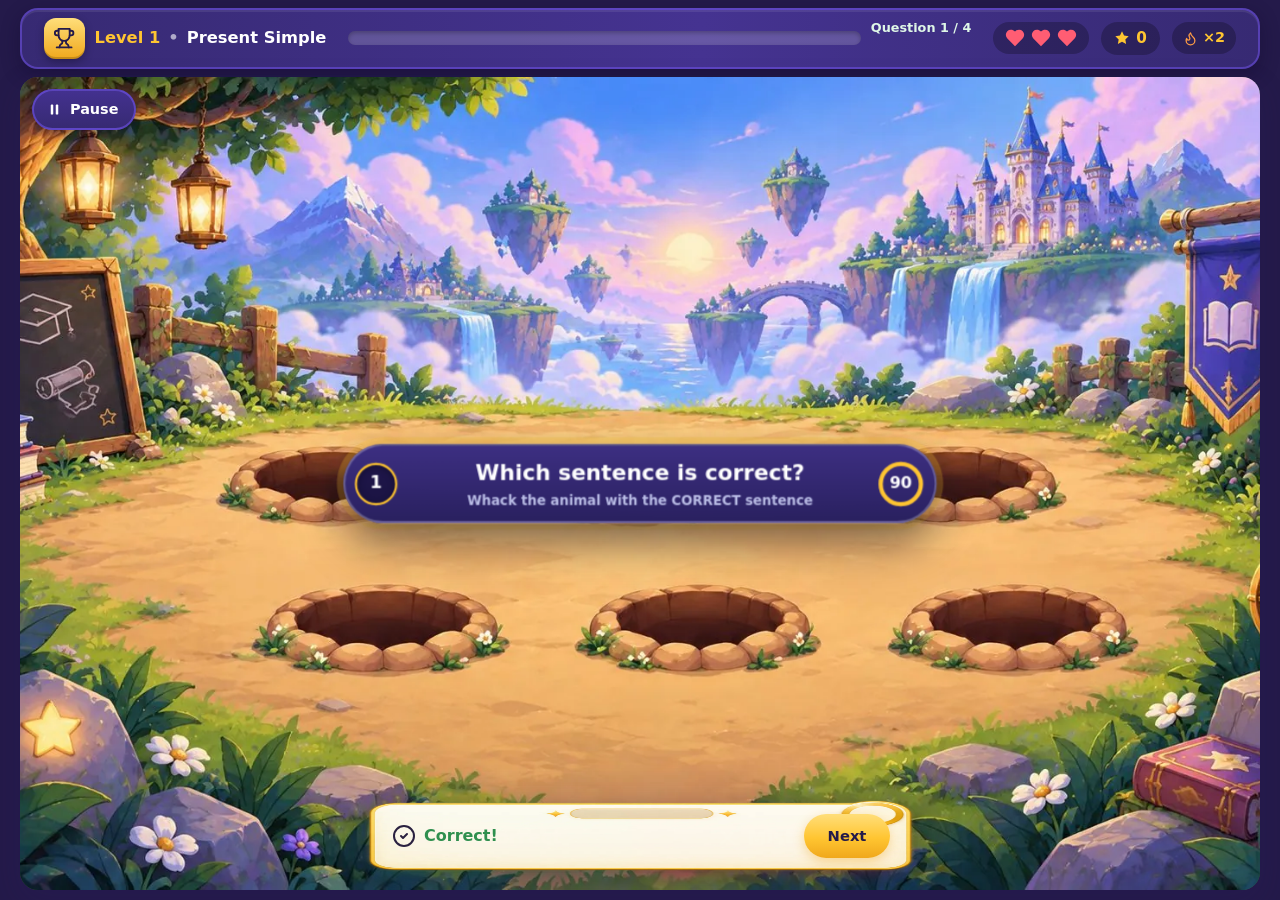
==== index.html @ 0f19dce1 "feat: Implement asset loader and loading screen controller - Added a new `loader.js` file to manage " ====
<!DOCTYPE html>
<html lang="en">
<head>
  <meta charset="UTF-8">
  <meta name="viewport" content="width=device-width, initial-scale=1.0, viewport-fit=cover">
  <meta name="theme-color" content="#A8DDF6">
  <meta name="description" content="Grammar Quest — master English grammar one whack-a-mole challenge at a time, with the prairie dog crew.">
  <meta name="mobile-web-app-capable" content="yes">
  <meta name="apple-mobile-web-app-capable" content="yes">
  <title>Grammar Quest</title>
  <link rel="stylesheet" href="css/style.css">
  <script src="js/audio.js" defer></script>
  <script src="js/loader.js" defer></script>
  <script src="js/game.js" defer></script>
  <script src="js/ui.js" defer></script>
</head>
<body>
  <!-- ============ SVG ICON SPRITE (Lucide-style, 24px grid) ============
       Stroke icons inherit `currentColor`; filled icons use fill="currentColor".
       Render with: <svg class="icon"><use href="#i-name"/></svg> -->
  <svg xmlns="http://www.w3.org/2000/svg" style="display:none" aria-hidden="true">
    <symbol id="i-help" viewBox="0 0 24 24" fill="none" stroke="currentColor" stroke-width="2" stroke-linecap="round" stroke-linejoin="round">
      <circle cx="12" cy="12" r="10"/>
      <path d="M9.09 9a3 3 0 0 1 5.83 1c0 2-3 3-3 3"/>
      <path d="M12 17h.01"/>
    </symbol>
    <symbol id="i-home" viewBox="0 0 24 24" fill="none" stroke="currentColor" stroke-width="2" stroke-linecap="round" stroke-linejoin="round">
      <path d="M15 21v-8a1 1 0 0 0-1-1h-4a1 1 0 0 0-1 1v8"/>
      <path d="M3 10a2 2 0 0 1 .709-1.528l7-5.999a2 2 0 0 1 2.582 0l7 5.999A2 2 0 0 1 21 10v9a2 2 0 0 1-2 2H5a2 2 0 0 1-2-2z"/>
    </symbol>
    <symbol id="i-arrow-left" viewBox="0 0 24 24" fill="none" stroke="currentColor" stroke-width="2" stroke-linecap="round" stroke-linejoin="round">
      <path d="M19 12H5"/>
      <path d="m12 19-7-7 7-7"/>
    </symbol>
    <symbol id="i-chevron-right" viewBox="0 0 24 24" fill="none" stroke="currentColor" stroke-width="2" stroke-linecap="round" stroke-linejoin="round">
      <path d="m9 18 6-6-6-6"/>
    </symbol>
    <symbol id="i-trophy" viewBox="0 0 24 24" fill="none" stroke="currentColor" stroke-width="2" stroke-linecap="round" stroke-linejoin="round">
      <path d="M6 9H4.5a2.5 2.5 0 0 1 0-5H6"/>
      <path d="M18 9h1.5a2.5 2.5 0 0 0 0-5H18"/>
      <path d="M4 22h16"/>
      <path d="M10 14.66V17c0 .55-.47.98-.97 1.21C7.85 18.75 7 20.24 7 22"/>
      <path d="M14 14.66V17c0 .55.47.98.97 1.21C16.15 18.75 17 20.24 17 22"/>
      <path d="M18 2H6v7a6 6 0 0 0 12 0V2Z"/>
    </symbol>
    <symbol id="i-timer" viewBox="0 0 24 24" fill="none" stroke="currentColor" stroke-width="2" stroke-linecap="round" stroke-linejoin="round">
      <circle cx="12" cy="12" r="10"/>
      <path d="M12 6v6l4 2"/>
    </symbol>
    <symbol id="i-map" viewBox="0 0 24 24" fill="none" stroke="currentColor" stroke-width="2" stroke-linecap="round" stroke-linejoin="round">
      <path d="M14.106 5.553a2 2 0 0 0 1.788 0l3.659-1.83A1 1 0 0 1 21 4.619v12.764a1 1 0 0 1-.553.894l-4.553 2.277a2 2 0 0 1-1.788 0l-4.212-2.106a2 2 0 0 0-1.788 0l-3.659 1.83A1 1 0 0 1 3 19.381V6.618a1 1 0 0 1 .553-.894l4.553-2.277a2 2 0 0 1 1.788 0z"/>
      <path d="M15 5.764v15"/>
      <path d="M9 3.236v15"/>
    </symbol>
    <symbol id="i-lock" viewBox="0 0 24 24" fill="none" stroke="currentColor" stroke-width="2" stroke-linecap="round" stroke-linejoin="round">
      <rect width="18" height="11" x="3" y="11" rx="2"/>
      <path d="M7 11V7a5 5 0 0 1 10 0v4"/>
    </symbol>
    <symbol id="i-lock-open" viewBox="0 0 24 24" fill="none" stroke="currentColor" stroke-width="2" stroke-linecap="round" stroke-linejoin="round">
      <rect width="18" height="11" x="3" y="11" rx="2"/>
      <path d="M7 11V7a5 5 0 0 1 9.9-1"/>
    </symbol>
    <symbol id="i-check" viewBox="0 0 24 24" fill="none" stroke="currentColor" stroke-width="2.5" stroke-linecap="round" stroke-linejoin="round">
      <path d="M20 6 9 17l-5-5"/>
    </symbol>
    <symbol id="i-x" viewBox="0 0 24 24" fill="none" stroke="currentColor" stroke-width="2.5" stroke-linecap="round" stroke-linejoin="round">
      <path d="M18 6 6 18"/>
      <path d="m6 6 12 12"/>
    </symbol>
    <symbol id="i-check-circle" viewBox="0 0 24 24" fill="none" stroke="currentColor" stroke-width="2" stroke-linecap="round" stroke-linejoin="round">
      <circle cx="12" cy="12" r="10"/>
      <path d="m9 12 2 2 4-4"/>
    </symbol>
    <symbol id="i-x-circle" viewBox="0 0 24 24" fill="none" stroke="currentColor" stroke-width="2" stroke-linecap="round" stroke-linejoin="round">
      <circle cx="12" cy="12" r="10"/>
      <path d="m15 9-6 6"/>
      <path d="m9 9 6 6"/>
    </symbol>
    <symbol id="i-restart" viewBox="0 0 24 24" fill="none" stroke="currentColor" stroke-width="2" stroke-linecap="round" stroke-linejoin="round">
      <path d="M3 12a9 9 0 1 0 9-9 9.75 9.75 0 0 0-6.74 2.74L3 8"/>
      <path d="M3 3v5h5"/>
    </symbol>
    <symbol id="i-flame" viewBox="0 0 24 24" fill="none" stroke="currentColor" stroke-width="2" stroke-linecap="round" stroke-linejoin="round">
      <path d="M8.5 14.5A2.5 2.5 0 0 0 11 12c0-1.38-.5-2-1-3-1.072-2.143-.224-4.054 2-6 .5 2.5 2 4.9 4 6.5 2 1.6 3 3.5 3 5.5a7 7 0 1 1-14 0c0-1.153.433-2.294 1-3a2.5 2.5 0 0 0 2.5 2.5z"/>
    </symbol>
    <symbol id="i-list-checks" viewBox="0 0 24 24" fill="none" stroke="currentColor" stroke-width="2" stroke-linecap="round" stroke-linejoin="round">
      <path d="m3 17 2 2 4-4"/>
      <path d="m3 7 2 2 4-4"/>
      <path d="M13 6h8"/>
      <path d="M13 12h8"/>
      <path d="M13 18h8"/>
    </symbol>
    <symbol id="i-star" viewBox="0 0 24 24" fill="currentColor" stroke="none">
      <path d="M12 2l3.09 6.26L22 9.27l-5 4.87L18.18 21 12 17.77 5.82 21 7 14.14l-5-4.87 6.91-1.01z"/>
    </symbol>
    <symbol id="i-star-o" viewBox="0 0 24 24" fill="none" stroke="currentColor" stroke-width="2" stroke-linejoin="round">
      <path d="M12 2l3.09 6.26L22 9.27l-5 4.87L18.18 21 12 17.77 5.82 21 7 14.14l-5-4.87 6.91-1.01z"/>
    </symbol>
    <symbol id="i-heart" viewBox="0 0 24 24" fill="currentColor" stroke="none">
      <path d="M19 14c1.49-1.46 3-3.21 3-5.5A5.5 5.5 0 0 0 16.5 3c-1.76 0-3 .5-4.5 2-1.5-1.5-2.74-2-4.5-2A5.5 5.5 0 0 0 2 8.5c0 2.3 1.5 4.05 3 5.5l7 7Z"/>
    </symbol>
    <symbol id="i-heart-o" viewBox="0 0 24 24" fill="none" stroke="currentColor" stroke-width="2" stroke-linecap="round" stroke-linejoin="round">
      <path d="M19 14c1.49-1.46 3-3.21 3-5.5A5.5 5.5 0 0 0 16.5 3c-1.76 0-3 .5-4.5 2-1.5-1.5-2.74-2-4.5-2A5.5 5.5 0 0 0 2 8.5c0 2.3 1.5 4.05 3 5.5l7 7Z"/>
    </symbol>
    <symbol id="i-play" viewBox="0 0 24 24" fill="currentColor" stroke="none">
      <path d="M8 5.14v13.72a1 1 0 0 0 1.5.86l11-6.86a1 1 0 0 0 0-1.72l-11-6.86a1 1 0 0 0-1.5.86z"/>
    </symbol>
    <symbol id="i-pause" viewBox="0 0 24 24" fill="currentColor" stroke="none">
      <rect x="6" y="4" width="4" height="16" rx="1.4"/>
      <rect x="14" y="4" width="4" height="16" rx="1.4"/>
    </symbol>
    <symbol id="i-sparkle" viewBox="0 0 24 24" fill="currentColor" stroke="none">
      <path d="M12 2.5l2.2 5.63a2 2 0 0 0 1.17 1.17L21 11.5l-5.63 2.2a2 2 0 0 0-1.17 1.17L12 20.5l-2.2-5.63a2 2 0 0 0-1.17-1.17L3 11.5l5.63-2.2a2 2 0 0 0 1.17-1.17z"/>
    </symbol>
  </svg>

  <div id="game-root" class="app" data-screen="loading">

    <!-- ============================ LOADING ============================ -->
    <section class="screen screen--loading" id="screen-loading" aria-label="Loading Grammar Quest">
      <div class="loading__scene" aria-hidden="true"></div>
      <div class="loading">
        <div class="loading__mascot" aria-hidden="true">
          <img id="loading-mascot-img"
               src="assets/images/prairie-dogs/prairie-dog-neutral-glasses.webp"
               onerror="this.onerror=null;this.src='assets/images/prairie-dogs/prairie-dog-neutral-glasses.png'"
               alt="" width="140" height="140" draggable="false">
          <span class="loading__hole"></span>
        </div>
        <h1 class="loading__title">Grammar Quest</h1>
        <p class="loading__status" id="loading-status">Preparing your adventure&hellip;</p>
        <div class="loading__progress">
          <div class="loading__bar" id="loading-progressbar" role="progressbar"
               aria-label="Loading progress" aria-valuemin="0" aria-valuemax="100" aria-valuenow="0">
            <div class="loading__bar-fill" id="loading-bar-fill"></div>
          </div>
          <span class="loading__pct" id="loading-pct">0%</span>
        </div>
        <button type="button" class="btn btn--primary loading__retry" id="loading-retry" hidden>
          <svg class="icon" aria-hidden="true"><use href="#i-restart"/></svg>
          <span>Retry</span>
        </button>
        <p class="loading__brand">Boston English Center</p>
      </div>
    </section>

    <!-- ============================ ERROR ============================ -->
    <section class="screen screen--error" id="screen-error" aria-label="Error" hidden>
      <div class="error-box">
        <img class="error-box__mascot" src="assets/images/mascots/fox.webp"
             onerror="this.onerror=null;this.src='assets/images/mascots/fox.png'" alt="" width="120" height="128">
        <h2 class="error-box__title">We couldn&rsquo;t load the game</h2>
        <p class="error-box__text" id="error-message">Something went wrong while loading the questions.</p>
        <button type="button" class="btn btn--primary btn--xl" id="error-retry">Retry</button>
      </div>
    </section>

    <!-- ============================ HOME ============================ -->
    <section class="screen screen--home" id="screen-home" aria-label="Home" hidden>
      <div class="home-scene" aria-hidden="true">
        <div class="home-scene__art"></div>
        <div class="home-scene__scrim"></div>
      </div>
      <div class="home-shell">
        <div class="home-copy">
          <p class="home-badge">✦ English Grammar Game ✦</p>
          <h1 class="home-title">Grammar Quest</h1>
          <p class="home-sub">Master English grammar one challenge at a time.</p>
        </div>
        <div class="home-mascot-area" aria-hidden="true">
          <div class="home-mascot-area__aura"></div>
          <img class="home-mascot" src="assets/images/grammar-quest-home-mascot.webp"
               onerror="this.onerror=null;this.src='assets/images/grammar-quest-home-mascot.png'" alt="" draggable="false">
        </div>
        <div class="home-side">
          <ul class="home-stats" id="home-stats"></ul>
          <div class="home-cta">
            <button type="button" class="btn-home-primary" id="home-continue">
              <svg class="btn-home-primary__icon" viewBox="0 0 24 24" fill="currentColor" aria-hidden="true"><path d="M8 5v14l11-7z"/></svg>
              <span id="home-continue-label">Start Adventure</span>
            </button>
            <button type="button" class="btn-home-secondary" id="home-map">
              <svg class="btn-home-secondary__icon" viewBox="0 0 24 24" fill="none" stroke="currentColor" stroke-width="2" aria-hidden="true"><path d="M9 20l-5.5-2.5v-13L9 7l6-2.5L20.5 7v13L15 17.5 9 20z"/></svg>
              <span>Level Map</span>
            </button>
          </div>
          <div class="home-tools">
            <button type="button" class="icon-btn" id="home-help" aria-label="How to play">
              <svg class="icon" viewBox="0 0 24 24" fill="none" stroke="currentColor" stroke-width="2" aria-hidden="true"><circle cx="12" cy="12" r="10"/><path d="M9.1 9a3 3 0 015.8 1c0 2-3 2.2-3 4"/><circle cx="12" cy="17.2" r=".8" fill="currentColor" stroke="none"/></svg>
            </button>
          </div>
        </div>
      </div>
      <p class="home-brand">Boston English Center</p>
    </section>

    <!-- ============================ LEVEL MAP ============================ -->
    <section class="screen screen--map" id="screen-map" aria-label="Level map" hidden>
      <header class="screen-header screen-header--map">
        <button type="button" class="icon-btn" id="map-home" aria-label="Back to home">
          <svg class="icon" aria-hidden="true"><use href="#i-home"/></svg>
        </button>
        <div class="screen-header__titles">
          <span class="screen-header__brand">Grammar Quest</span>
          <h2 class="screen-header__title">Adventure Map</h2>
        </div>
        <div class="star-total" id="map-stars" aria-label="Total stars">
          <svg class="icon icon--gold" aria-hidden="true"><use href="#i-star"/></svg>
          <span>0</span>
        </div>
      </header>
      <div class="map-viewport">
        <div class="map-fade map-fade--top" aria-hidden="true"></div>
        <div class="map-canvas" id="map-canvas">
          <!-- level nodes rendered by ui.js -->
        </div>
        <div class="map-fade map-fade--bottom" aria-hidden="true"></div>
      </div>
    </section>

    <!-- ============================ LEVEL DETAIL ============================ -->
    <section class="screen screen--level" id="screen-level" aria-label="Level details" hidden>
      <header class="screen-header">
        <button type="button" class="icon-btn" id="level-back" aria-label="Back to map">
          <svg class="icon" aria-hidden="true"><use href="#i-arrow-left"/></svg>
        </button>
        <div class="screen-header__titles">
          <h2 class="screen-header__title" id="level-title">Level 1</h2>
          <p class="screen-header__subtitle" id="level-topic"></p>
        </div>
        <div class="star-total" id="level-stars" aria-label="Level stars">
          <svg class="icon icon--gold" aria-hidden="true"><use href="#i-star"/></svg>
          <span>0</span>
        </div>
      </header>
      <div class="level-body">
        <p class="level-desc" id="level-desc"></p>
        <ul class="challenge-list" id="challenge-list">
          <!-- challenge cards rendered by ui.js -->
        </ul>
      </div>
    </section>

    <!-- ============================ CHALLENGE INTRO ============================ -->
    <section class="screen screen--intro" id="screen-intro" aria-label="Challenge intro" hidden>
      <div class="intro-stage">

        <!-- backdrop: blurred castle academy, colored glows, vignette -->
        <div class="intro-bg" aria-hidden="true">
          <div class="intro-bg__art"></div>
          <div class="intro-bg__glow intro-bg__glow--blue"></div>
          <div class="intro-bg__glow intro-bg__glow--pink"></div>
          <div class="intro-bg__shade"></div>
        </div>

        <!-- drifting sparkles -->
        <div class="intro-sparks" aria-hidden="true">
          <i></i><i></i><i></i><i></i><i></i><i></i><i></i><i></i><i></i><i></i>
        </div>

        <!-- floating grammar cards, kept faint and secondary -->
        <div class="intro-deco" aria-hidden="true">
          <span class="intro-card intro-card--he"><b>He</b><b>plays</b></span>
          <span class="intro-card intro-card--ido"><b>I</b><b>do</b></span>
        </div>

        <!-- top-left navigation pill -->
        <button type="button" class="intro-nav" id="intro-back" aria-label="Back to level">
          <span class="intro-nav__back" aria-hidden="true">
            <svg class="icon"><use href="#i-arrow-left"/></svg>
          </span>
          <span class="intro-nav__label" id="intro-level-title">Level 1</span>
        </button>

        <!-- top-right game branding -->
        <div class="intro-brand" aria-hidden="true">
          <div class="intro-brand__logo">
            <svg class="intro-brand__cap" viewBox="0 0 34 24">
              <path d="M17 2 33 9.4 17 16.8 1 9.4Z" fill="#FFC531" stroke="#372A73" stroke-width="1.8" stroke-linejoin="round"/>
              <path d="M6.5 12.6v5.1c0 2.5 4.7 4.5 10.5 4.5s10.5-2 10.5-4.5v-5.1" fill="none" stroke="#372A73" stroke-width="2" stroke-linecap="round"/>
              <path d="M29 10.8v6.4" fill="none" stroke="#FFC531" stroke-width="2.2" stroke-linecap="round"/>
            </svg>
            <span class="intro-brand__g">Grammar</span><span class="intro-brand__q">Quest</span>
          </div>
          <span class="intro-brand__sub">Boston English Center</span>
        </div>

        <!-- main split: challenge info (left) / mascot close-up (right) -->
        <div class="intro-main">
          <div class="intro-info">
            <p class="intro__kicker" id="intro-kicker">Challenge 1</p>
            <h3 class="intro__title" id="intro-title">Choose the Correct Sentence</h3>
            <p class="intro__instruction" id="intro-instruction"></p>
            <ul class="intro__chips" id="intro-chips">
              <!-- HUD pills rendered by ui.js -->
            </ul>
            <button type="button" class="intro__start" id="intro-start">
              <span>Start Challenge</span>
              <svg class="intro__start-arrow" aria-hidden="true"><use href="#i-chevron-right"/></svg>
            </button>
          </div>
          <div class="intro-hero">
            <img id="intro-mascot" src="assets/images/mascots/prairie-dog-hero.webp"
                 onerror="this.onerror=null;this.src='assets/images/mascots/prairie-dog-hero.png'"
                 alt="Prairie Dog mascot in round glasses and a purple hoodie, pointing at you" draggable="false">
          </div>
        </div>

      </div>
    </section>

    <!-- ============================ GAMEPLAY ============================ -->
    <section class="screen screen--game" id="screen-game" aria-label="Gameplay" hidden>
      <header class="gamebar">
        <div class="gamebar__level">
          <span class="gamebar__shield" aria-hidden="true">
            <svg class="icon" aria-hidden="true"><use href="#i-trophy"/></svg>
          </span>
          <span class="gamebar__title">
            <strong id="hud-level">Level 1</strong>
            <span class="gamebar__sep" aria-hidden="true">•</span>
            <span id="hud-challenge">Present Simple</span>
            <span class="gamebar__finaltag" id="hud-finaltag" hidden>Final</span>
          </span>
        </div>
        <div class="gamebar__progress">
          <div class="gamebar__bar"><div class="gamebar__fill" id="hud-progress-fill"></div></div>
          <span class="gamebar__qlabel" id="hud-progress-label">Question 1 / 5</span>
        </div>
        <div class="gamebar__stats">
          <div class="gamebar__hearts" id="hud-hearts" aria-label="Lives"></div>
          <div class="gamebar__timer" id="hud-timer-wrap" hidden>
            <svg class="icon" aria-hidden="true"><use href="#i-timer"/></svg>
            <span id="hud-timer">1:30</span>
          </div>
          <div class="gamebar__score" id="hud-score-wrap">
            <svg class="icon" aria-hidden="true"><use href="#i-star"/></svg>
            <span id="hud-score">0</span>
          </div>
          <div class="gamebar__streak" id="hud-streak" hidden aria-label="Answer streak">
            <svg class="icon" aria-hidden="true"><use href="#i-flame"/></svg>
            <span id="hud-streak-count">×2</span>
          </div>
        </div>
      </header>

      <div class="whack" id="whack">
        <div class="whack__bg" aria-hidden="true"></div>

        <div class="instruction" id="instruction">
          <span class="instruction__badge" id="instruction-badge" aria-hidden="true">1</span>
          <svg class="instruction__sparkle" viewBox="0 0 24 24" aria-hidden="true"><use href="#i-sparkle"/></svg>
          <p class="instruction__text" id="instruction-text">Tap the correct sentence</p>
          <svg class="instruction__sparkle instruction__sparkle--right" viewBox="0 0 24 24" aria-hidden="true"><use href="#i-sparkle"/></svg>
          <p class="instruction__hint" id="instruction-hint" hidden></p>
          <p class="instruction__sentence" id="instruction-sentence" hidden></p>
          <div class="instruction__timer" id="instruction-timer" aria-hidden="true">
            <svg class="instruction__ring" viewBox="0 0 44 44">
              <circle class="instruction__ring-track" cx="22" cy="22" r="19"></circle>
              <circle class="instruction__ring-fill" id="instruction-ring" cx="22" cy="22" r="19"></circle>
            </svg>
            <span class="instruction__seconds" id="instruction-seconds">90</span>
          </div>
        </div>

        <div class="yard" id="yard"></div>

        <button type="button" class="pause-pill" id="hud-pause" aria-label="Pause game">
          <svg class="icon" aria-hidden="true"><use href="#i-pause"/></svg>
          <span>Pause</span>
        </button>

        <div class="score-popups" id="score-popups" aria-hidden="true"></div>

        <div class="binary" id="binary" hidden>
          <button type="button" class="paddle paddle--good" id="answer-correct">
            <svg class="paddle__mark" viewBox="0 0 24 24" aria-hidden="true"><use href="#i-check"/></svg><span>Correct</span>
          </button>
          <button type="button" class="paddle paddle--bad" id="answer-incorrect">
            <svg class="paddle__mark" viewBox="0 0 24 24" aria-hidden="true"><use href="#i-x"/></svg><span>Mistake</span>
          </button>
        </div>

        <div class="feedback-card" id="feedback" role="status" hidden>
          <div class="feedback-card__head">
            <svg class="feedback-card__icon" id="feedback-icon" viewBox="0 0 24 24" aria-hidden="true"><use id="feedback-icon-use" href="#i-check-circle"/></svg>
            <strong class="feedback-card__title" id="feedback-title">Correct!</strong>
          </div>
          <div class="feedback-card__body" id="feedback-detail"></div>
          <button type="button" class="feedback-card__next" id="feedback-continue">Next</button>
        </div>
      </div>
    </section>

    <!-- ============================ RESULTS ============================ -->
    <section class="screen screen--results" id="screen-results" aria-label="Challenge results" hidden>
      <div class="results" id="results-body">
        <!-- rendered by ui.js -->
      </div>
    </section>

    <!-- ============================ REVIEW MISTAKES ============================ -->
    <section class="screen screen--review" id="screen-review" aria-label="Review mistakes" hidden>
      <header class="screen-header">
        <button type="button" class="icon-btn" id="review-back" aria-label="Back">
          <svg class="icon" aria-hidden="true"><use href="#i-arrow-left"/></svg>
        </button>
        <h2 class="screen-header__title">Review Mistakes</h2>
        <span aria-hidden="true" style="width:44px"></span>
      </header>
      <div class="review-body">
        <ul class="review-list" id="review-list"></ul>
      </div>
    </section>

    <!-- ============================ LEVEL COMPLETE ============================ -->
    <section class="screen screen--level-complete" id="screen-level-complete" aria-label="Level complete" hidden>
      <div class="level-complete" id="level-complete-body">
        <!-- rendered by ui.js -->
      </div>
    </section>
  </div>

  <!-- ============================== MODALS ============================== -->
  <div class="modal-root" id="modal-root" hidden>
    <div class="modal modal--pause" id="modal-pause" role="dialog" aria-modal="true" aria-label="Game paused" hidden>
      <h2 class="modal__title">Paused</h2>
      <div class="modal__actions">
        <button type="button" class="btn btn--primary btn--block" id="pause-resume">Resume</button>
        <button type="button" class="btn btn--secondary btn--block" id="pause-restart">Restart Challenge</button>
        <button type="button" class="btn btn--ghost btn--block" id="pause-exit">Exit to Level</button>
      </div>
    </div>

    <div class="modal modal--help" id="modal-help" role="dialog" aria-modal="true" aria-label="How to play" hidden>
      <img class="modal__mascot" src="assets/images/mascots/owl.webp"
           onerror="this.onerror=null;this.src='assets/images/mascots/owl.png'" alt="" width="96" height="92">
      <h2 class="modal__title">How to play</h2>
      <ul class="help-list">
        <li>Read the instruction at the top of the field.</li>
        <li>Tap the right answer before the timer runs out.</li>
        <li>Correct answers in a row build a streak bonus.</li>
        <li>Wrong answers cost one heart — lose them all and the challenge ends.</li>
        <li>Reach the target accuracy to pass and unlock the next challenge.</li>
      </ul>
      <div class="modal__actions">
        <button type="button" class="btn btn--primary btn--block" id="help-close">Got it</button>
      </div>
    </div>

    <div class="modal modal--confirm" id="modal-confirm" role="dialog" aria-modal="true" aria-label="Confirm" hidden>
      <h2 class="modal__title" id="confirm-title">Are you sure?</h2>
      <p class="modal__text" id="confirm-text"></p>
      <div class="modal__actions modal__actions--row">
        <button type="button" class="btn btn--secondary" id="confirm-cancel">Cancel</button>
        <button type="button" class="btn btn--danger" id="confirm-ok">Yes, reset</button>
      </div>
    </div>
  </div>

  <div class="toast" id="toast" role="status" hidden></div>
</body>
</html>
---- css/style.css ----
/* ==========================================================================
   Grammar Quest — UI stylesheet
   Gameplay = whack-a-mole: mascots pop out of holes with sentence bubbles.
   Design: purple/blue brand, gold rewards, green success, red/pink mistakes,
   clean fantasy scene, compact HUD, light feedback. Boston English Center.
   ========================================================================== */

/* ------------------------------ 1. Tokens ------------------------------ */
:root {
  --brand-900: #241A4A;
  --brand-800: #32255E;
  --brand-700: #4B3596;
  --brand-600: #5B41BE;
  --brand-500: #7C5CFF;
  --brand-300: #B9A5FF;
  --blue-500: #4FA3FF;
  --blue-300: #9CCBFF;
  --gold-500: #FFC531;
  --gold-600: #F0A81C;
  --green-700: #3E9D5C;
  --green-600: #2F8F4E;
  --green-500: #35C46E;
  --green-300: #8FDB8F;
  --red-500: #FF5D73;
  --red-600: #E8445C;
  --ink-900: #2A2140;
  --ink-600: #4E4570;
  --ink-300: #8B84A8;
  --paper: #FFFFFF;
  --paper-soft: #F4F1FF;

  --grad-brand: linear-gradient(135deg, #5B41BE 0%, #4B3596 55%, #37287A 100%);
  --grad-gold: linear-gradient(180deg, #FFDE7A 0%, #FFC531 55%, #F0A81C 100%);
  --grad-green: linear-gradient(180deg, #4CD986 0%, #35C46E 60%, #23A657 100%);
  --grad-danger: linear-gradient(180deg, #FF8296 0%, #FF5D73 60%, #E8445C 100%);

  --shadow-soft: 0 4px 14px rgba(43, 27, 96, 0.14);
  --shadow-card: 0 10px 30px rgba(43, 27, 96, 0.18);
  --shadow-pop: 0 14px 34px rgba(43, 27, 96, 0.28);
  --glow-gold: 0 0 0 4px rgba(255, 197, 49, 0.45);

  --radius-s: 10px;
  --radius-m: 16px;
  --radius-l: 22px;
  --radius-pill: 999px;

  --font: "Segoe UI", system-ui, -apple-system, Roboto, "Helvetica Neue", Arial, sans-serif;

  --tap: 44px;

  --sat: env(safe-area-inset-top, 0px);
  --sab: env(safe-area-inset-bottom, 0px);
  --sal: env(safe-area-inset-left, 0px);
  --sar: env(safe-area-inset-right, 0px);
}

/* ------------------------------ 2. Reset ------------------------------- */
*,
*::before,
*::after {
  box-sizing: border-box;
  margin: 0;
  padding: 0;
}

html {
  -webkit-text-size-adjust: 100%;
  text-size-adjust: 100%;
}

html {
  height: 100%;
}

/* App shell: pin the body to the viewport so no webview dvh/ICB rounding
   can ever make the page taller than the visible area. */
body {
  position: fixed;
  inset: 0;
  width: 100%;
  overflow: hidden;
  font-family: var(--font);
  font-size: 16px;
  line-height: 1.5;
  color: var(--ink-900);
  background: var(--grad-brand);
  -webkit-font-smoothing: antialiased;
  user-select: none;
}

img {
  max-width: 100%;
  height: auto;
  display: block;
}

/* Touch ergonomics: no double-tap-zoom delay on controls, no iOS tap flash,
 * no accidental text-selection drags during gameplay. Pinch zoom itself is
 * left enabled for accessibility. */
button,
.mole,
.paddle,
.intro__start,
.challenge-card__start,
.pause-pill,
.icon-btn,
.btn-home-primary,
.btn-home-secondary {
  touch-action: manipulation;
  -webkit-tap-highlight-color: transparent;
  tap-highlight-color: transparent;
}

/* Game screens must never rubber-band or scroll-chain on mobile webviews;
   the map viewport keeps its own controlled scrolling. */
.app {
  overscroll-behavior: none;
}

/* --------------------- 2B. SVG icon system (sprite) --------------------
 * Every icon references a <symbol> in the index.html sprite. Stroke icons
 * inherit currentColor; filled symbols use fill="currentColor". Size comes
 * from the width/height attributes set at render time or from context CSS. */
.icon {
  display: inline-block;
  width: 1em;
  height: 1em;
  flex-shrink: 0;
  vertical-align: -0.125em;
  pointer-events: none;
}

.icon--gold { color: var(--gold-500); }
.icon--red { color: var(--red-500); }
.star--empty { opacity: 0.45; }

button {
  font: inherit;
  color: inherit;
  background: none;
  border: none;
  cursor: pointer;
  touch-action: manipulation;
}

ul { list-style: none; }

:focus-visible {
  outline: 3px solid var(--gold-500);
  outline-offset: 2px;
  border-radius: 6px;
}

/* --------------------------- 3. Screen system -------------------------- */
.app {
  position: relative;
  width: min(100%, 1400px);
  margin-inline: auto;
  height: 100vh;
  height: 100dvh;
  max-height: 100%; /* guards against webview dvh rounding on fractional DPRs */
  display: flex;
  flex-direction: column;
  overflow: hidden;
}

/* Let the illustrated map and play field reach both edges on desktop.
   Smaller breakpoints keep their existing viewport-specific layouts. */
@media (min-width: 1025px) {
  .app {
    width: 100%;
    max-width: none;
    margin-inline: 0;
  }
}

.screen {
  position: absolute;
  inset: 0;
  display: flex;
  flex-direction: column;
  min-height: 0;
  padding-top: var(--sat);
  padding-bottom: var(--sab);
  animation: screen-in 260ms ease both;
}

.screen[hidden] { display: none; }

@keyframes screen-in {
  from { opacity: 0; transform: translateY(14px) scale(0.985); }
  to   { opacity: 1; transform: translateY(0) scale(1); }
}

/* Shared screen header */
.screen-header {
  display: flex;
  align-items: center;
  gap: 12px;
  padding: clamp(10px, 2vh, 18px) clamp(14px, 3vw, 24px);
  color: #fff;
}

.screen-header__titles {
  flex: 1;
  min-width: 0;
  display: flex;
  flex-direction: column;
}

.screen-header__title {
  font-size: clamp(1.15rem, 2.6vw, 1.5rem);
  font-weight: 800;
  white-space: nowrap;
  overflow: hidden;
  text-overflow: ellipsis;
}

.screen-header__subtitle {
  font-size: clamp(0.8rem, 1.8vw, 0.95rem);
  color: var(--blue-300);
  white-space: nowrap;
  overflow: hidden;
  text-overflow: ellipsis;
}

.star-total {
  display: flex;
  align-items: center;
  gap: 6px;
  background: rgba(255, 255, 255, 0.14);
  border: 1px solid rgba(255, 255, 255, 0.25);
  color: #fff;
  font-weight: 700;
  padding: 6px 12px;
  border-radius: var(--radius-pill);
  flex-shrink: 0;
  font-variant-numeric: tabular-nums;
}

.star-total .icon { width: 22px; height: 22px; }

/* ------------------------------ 4. Buttons ----------------------------- */
.btn {
  display: inline-flex;
  align-items: center;
  justify-content: center;
  gap: 8px;
  min-height: 48px;
  padding: 10px 22px;
  border-radius: var(--radius-pill);
  font-weight: 700;
  font-size: 1rem;
  transition: transform 120ms ease, box-shadow 160ms ease, filter 160ms ease;
  text-align: center;
}

.btn:active { transform: translateY(2px) scale(0.98); }

.btn--primary {
  background: var(--grad-gold);
  color: var(--brand-900);
  box-shadow: 0 6px 18px rgba(240, 168, 28, 0.45), inset 0 -3px 0 rgba(0, 0, 0, 0.12);
}
.btn--primary:hover { filter: brightness(1.05); }

.btn--secondary {
  background: rgba(255, 255, 255, 0.12);
  color: #fff;
  border: 2px solid rgba(255, 255, 255, 0.55);
}
.btn--secondary:hover { background: rgba(255, 255, 255, 0.2); }

.btn--danger { background: var(--grad-danger); color: #fff; }
.btn--danger-ghost { color: var(--red-500); border: 2px solid currentColor; }
.btn--ghost { color: rgba(255, 255, 255, 0.85); border: 2px solid rgba(255, 255, 255, 0.35); }

.btn--xl {
  min-height: 58px;
  font-size: clamp(1.05rem, 2.4vw, 1.2rem);
  padding: 12px 30px;
}

.btn--block { width: 100%; }
.btn[disabled] { opacity: 0.55; pointer-events: none; }

.icon-btn {
  width: var(--tap);
  height: var(--tap);
  display: inline-flex;
  align-items: center;
  justify-content: center;
  border-radius: 50%;
  background: rgba(255, 255, 255, 0.14);
  border: 1px solid rgba(255, 255, 255, 0.28);
  color: #fff;
  transition: background 160ms ease, transform 160ms ease, box-shadow 160ms ease;
  flex-shrink: 0;
}

.icon-btn:hover {
  background: rgba(255, 255, 255, 0.26);
  transform: translateY(-2px);
  box-shadow: 0 6px 14px rgba(20, 12, 48, 0.35);
}
.icon-btn:active { transform: translateY(0) scale(0.92); }
.icon-btn .icon { width: 24px; height: 24px; transition: transform 320ms cubic-bezier(0.34, 1.3, 0.64, 1); }
.icon-btn--gear:hover .icon { transform: rotate(45deg); }
.icon-btn--solid { background: var(--brand-700); border-color: var(--brand-500); }
.icon-flip-x { transform: scaleX(-1); }
.icon-btn__glyph { font-size: 1.2rem; font-weight: 800; color: #fff; }

/* Switch */
.switch {
  width: 56px;
  height: 32px;
  border-radius: var(--radius-pill);
  background: var(--ink-300);
  position: relative;
  transition: background 160ms ease;
  flex-shrink: 0;
}

.switch[aria-checked="true"] { background: var(--green-500); }

.switch__knob {
  position: absolute;
  top: 4px;
  left: 4px;
  width: 24px;
  height: 24px;
  border-radius: 50%;
  background: #fff;
  box-shadow: 0 2px 6px rgba(0, 0, 0, 0.25);
  transition: transform 160ms ease;
}

.switch[aria-checked="true"] .switch__knob { transform: translateX(24px); }

/* --------------------------- 5. Loading / error ------------------------ */
.screen--loading,
.screen--error {
  align-items: center;
  justify-content: center;
  background: var(--grad-brand);
  color: #fff;
  text-align: center;
  padding: 24px;
}

/* Soft fantasy artwork behind the loader (non-blocking, dimmed + blurred
 * so text always wins). WebP first via image-set, JPEG fallback. */
.loading__scene {
  position: absolute;
  inset: 0;
  background: url("../assets/images/loading-scene.jpg") center / cover no-repeat;
  opacity: 0.28;
  filter: saturate(0.9) blur(1.5px);
  pointer-events: none;
}
@supports (background-image: image-set("a.webp" type("image/webp"))) {
  .loading__scene {
    background-image: image-set(
      url("../assets/images/loading-scene.webp") type("image/webp"),
      url("../assets/images/loading-scene.jpg") type("image/jpeg")
    );
  }
}
/* vignette keeps the centered content readable over the artwork */
.screen--loading::after {
  content: "";
  position: absolute;
  inset: 0;
  background:
    radial-gradient(75% 60% at 50% 42%, rgba(24, 14, 66, 0.1), rgba(24, 14, 66, 0.78) 100%),
    linear-gradient(180deg, rgba(24, 14, 66, 0.35), rgba(24, 14, 66, 0.6));
  pointer-events: none;
}

.loading {
  position: relative;
  z-index: 1;
  display: flex;
  flex-direction: column;
  align-items: center;
  width: min(92%, 420px);
}

/* Prairie dog mascot popping out of its hole while the game loads */
.loading__mascot {
  position: relative;
  width: 132px;
  height: 132px;
  display: flex;
  align-items: flex-end;
  justify-content: center;
  animation: loading-bob 2.6s ease-in-out infinite;
  will-change: transform;
}
.loading__mascot img {
  width: 118px;
  height: auto;
  display: block;
  filter: drop-shadow(0 12px 18px rgba(6, 3, 24, 0.55));
  animation: loading-peek 2.6s ease-in-out infinite;
  transform-origin: 50% 100%;
}
.loading__hole {
  position: absolute;
  bottom: -7px;
  left: 50%;
  transform: translateX(-50%);
  width: 120px;
  height: 26px;
  border-radius: 50%;
  background: radial-gradient(50% 50% at 50% 50%, rgba(8, 4, 26, 0.85), rgba(8, 4, 26, 0) 72%);
}
@keyframes loading-bob {
  0%, 100% { transform: translateY(0); }
  50% { transform: translateY(-9px); }
}
@keyframes loading-peek {
  0%, 100% { transform: rotate(-3deg); }
  50% { transform: rotate(3deg); }
}

.loading__title {
  font-size: clamp(1.7rem, 6vw, 2.5rem);
  font-weight: 800;
  letter-spacing: 0.01em;
  margin-top: 18px;
  text-shadow: 0 3px 0 rgba(11, 6, 35, 0.55), 0 10px 28px rgba(6, 3, 24, 0.6);
}
.loading__status {
  color: var(--blue-300);
  margin-top: 6px;
  font-weight: 600;
  min-height: 1.4em; /* reserve the line so retry text never shifts layout */
}

.loading__progress {
  display: flex;
  align-items: center;
  gap: 12px;
  width: min(100%, 300px);
  margin-top: 18px;
}
.loading__bar {
  flex: 1;
  height: 14px;
  border-radius: 999px;
  background: rgba(255, 255, 255, 0.14);
  box-shadow: inset 0 2px 4px rgba(6, 3, 24, 0.45);
  overflow: hidden;
}
.loading__bar-fill {
  height: 100%;
  width: 0%;
  border-radius: 999px;
  background: linear-gradient(90deg, var(--brand-400, #9B7BFF), var(--gold-400, #FFC531));
  box-shadow: 0 0 12px rgba(255, 197, 49, 0.55);
  transition: width 260ms ease-out;
}
/* moving shine keeps the bar alive even between file settles */
.loading__bar-fill::after {
  content: "";
  display: block;
  height: 100%;
  background: linear-gradient(100deg, transparent 20%, rgba(255, 255, 255, 0.5) 50%, transparent 80%);
  background-size: 200% 100%;
  animation: loading-shine 1.6s linear infinite;
  border-radius: inherit;
}
@keyframes loading-shine {
  from { background-position: 200% 0; }
  to { background-position: -200% 0; }
}
.loading__pct {
  font-weight: 800;
  font-variant-numeric: tabular-nums;
  font-size: 0.95rem;
  min-width: 3.2em;
  text-align: right;
  color: #FFE9B8;
}

.loading__retry { margin-top: 20px; }
.loading__retry[hidden] { display: none; }

.loading__brand {
  margin-top: 26px;
  font-size: 0.72rem;
  font-weight: 700;
  letter-spacing: 0.14em;
  text-transform: uppercase;
  color: rgba(255, 255, 255, 0.55);
}

/* Fade-out beat when loading completes (ui.js adds .is-done). */
.screen--loading.is-done { animation: loading-out 340ms ease forwards; }
@keyframes loading-out {
  to { opacity: 0; transform: scale(1.03); }
}
/* Failure state: gentle shake so the Retry button draws the eye. */
.screen--loading.is-failed .loading__bar {
  background: rgba(255, 93, 115, 0.25);
}
.screen--loading.is-failed .loading { animation: loading-nudge 420ms ease; }
@keyframes loading-nudge {
  0%, 100% { transform: translateX(0); }
  30% { transform: translateX(-7px); }
  60% { transform: translateX(6px); }
}

@media (prefers-reduced-motion: reduce) {
  .loading__mascot,
  .loading__mascot img,
  .loading__bar-fill::after { animation: none; }
}
body.reduce-motion .loading__mascot,
body.reduce-motion .loading__mascot img,
body.reduce-motion .loading__bar-fill::after { animation: none; }

@keyframes float {
  0%, 100% { transform: translateY(0); }
  50% { transform: translateY(-8px); }
}

.error-box { max-width: 420px; display: flex; flex-direction: column; align-items: center; gap: 10px; }
.error-box__mascot { width: clamp(90px, 18vw, 130px); }
.error-box__title { font-size: clamp(1.3rem, 4vw, 1.6rem); font-weight: 800; }
.error-box__text { color: var(--blue-300); margin-bottom: 8px; overflow-wrap: break-word; }

/* ------------------------------- 6. Home ------------------------------- */

/* ========================= HOME / ENTRY SCREEN =========================
 * Premium fantasy-academy landing. Two-column hero on desktop:
 * text + progress + CTAs left, large transparent Prairie Dog right.
 * Background is layered CSS gradients (castle-atmosphere mood), NOT an
 * embedded screenshot. All progress values come from the game engine.
 * ====================================================================== */

.screen--home {
  position: absolute;
  inset: 0;
  overflow: hidden;
  display: flex;
  flex-direction: column;
  /* The mascot bleeds off the true bottom edge (artwork is bottom-cropped);
     safe-area insets are handled per-element (brand) instead of as a band. */
  padding-bottom: 0;
}

/* ---- Painted fantasy-landscape background (supplied artwork) ---- */
.home-scene {
  position: absolute;
  inset: 0;
  z-index: 0;
  pointer-events: none;
  overflow: hidden;
  background: #8FBFE8; /* base while the artwork loads */
}

.home-scene__art {
  position: absolute;
  inset: 0;
  background: url("../assets/images/home-bg.jpg") center / cover no-repeat;
}
@supports (background-image: image-set("a.webp" type("image/webp"))) {
  .home-scene__art {
    background-image: image-set(
      url("../assets/images/home-bg.webp") type("image/webp"),
      url("../assets/images/home-bg.jpg") type("image/jpeg")
    );
  }
}

/* Soft navy scrims keep the copy readable over the busy painting: a gentle
   top+bottom veil by default (stacked phone layout), and a left-side veil on
   wide screens where the text column sits. */
.home-scene__scrim {
  position: absolute;
  inset: 0;
  background:
    linear-gradient(180deg,
      rgba(12, 26, 50, 0.42) 0%,
      rgba(12, 26, 50, 0.16) 26%,
      rgba(12, 26, 50, 0) 52%,
      rgba(12, 26, 50, 0.38) 100%);
}

@media (min-width: 901px) {
  .home-scene__scrim {
    background:
      linear-gradient(90deg,
        rgba(12, 26, 50, 0.52) 0%,
        rgba(12, 26, 50, 0.32) 30%,
        rgba(12, 26, 50, 0.04) 62%,
        rgba(12, 26, 50, 0.3) 100%),
      linear-gradient(180deg,
        rgba(12, 26, 50, 0.22) 0%,
        rgba(12, 26, 50, 0) 24%,
        rgba(12, 26, 50, 0) 66%,
        rgba(12, 26, 50, 0.4) 100%);
  }
}

/* Two-column hero via grid: copy + actions share the left column, the
   Prairie Dog owns the right column and spans both rows. Phone/tablet-port
   stacks copy -> mascot -> actions in one column (see media queries). */
.home-shell {
  position: relative;
  z-index: 1;
  flex: 1;
  min-height: 0;
  display: grid;
  grid-template-columns: minmax(0, 1fr) minmax(340px, 1.12fr);
  grid-template-rows: auto minmax(0, 1fr);
  grid-template-areas:
    "copy masc"
    "side masc";
  align-items: center;
  column-gap: clamp(16px, 3.5vw, 56px);
  width: min(100%, 1320px);
  margin-inline: auto;
  padding: clamp(12px, 2.5vh, 24px) clamp(16px, 4vw, 48px) 0; /* no dead band under the mascot */
  overflow-y: auto;
  overflow-x: clip;
}

.home-copy {
  grid-area: copy;
  min-width: 0;
  display: flex;
  flex-direction: column;
  align-items: flex-start;
  gap: clamp(8px, 1.6vh, 16px);
  text-align: left;
}

.home-side {
  grid-area: side;
  min-width: 0;
  display: flex;
  flex-direction: column;
  align-items: flex-start;
  gap: clamp(10px, 1.8vh, 18px);
}

/* RIGHT column: the hero Prairie Dog — large, transparent, anchored to the
   very bottom edge. The artwork is hard-cropped at its own bottom (no feet),
   so the character must BLEED a few px past the fold and get clipped there:
   the crop line then always sits below the visible edge and the dog reads as
   standing at the bottom of the scene instead of floating above it. */
.home-mascot-area {
  grid-area: masc;
  position: relative;
  min-width: 0;
  min-height: 0;
  align-self: stretch; /* always fill both grid rows so height caps resolve */
  display: flex;
  align-items: flex-end;   /* grounded: no air below the character */
  justify-content: flex-end; /* bottom-right anchor on desktop */
  padding-bottom: 0; /* the bleed handles idle swing; keep the fold flush */
  overflow: clip; /* the bleed + decorative glow/shadow never expand the page */
}

/* soft magical glow behind the character — subtle, never a visible circle */
.home-mascot-area__aura {
  position: absolute;
  right: clamp(0px, 1vw, 16px);
  bottom: 0;
  width: 92%;
  aspect-ratio: 1;
  border-radius: 50%;
  background: radial-gradient(circle,
    rgba(147, 93, 255, 0.32),
    rgba(147, 93, 255, 0.1) 46%,
    transparent 72%);
  animation: aura-breathe 5s ease-in-out infinite;
  pointer-events: none;
}

@keyframes aura-breathe {
  0%, 100% { opacity: 0.75; transform: scale(1); }
  50% { opacity: 1; transform: scale(1.045); }
}

/* soft contact shadow right at the floor line — no offset, no gap */
.home-mascot-area::after {
  content: "";
  position: absolute;
  right: clamp(0px, 2vw, 24px);
  bottom: 0;
  width: 52%;
  height: 20px;
  border-radius: 50%;
  background: radial-gradient(closest-side, rgba(8, 16, 34, 0.6), rgba(8, 16, 34, 0.26) 55%, transparent 78%);
  filter: blur(2px);
  animation: home-shadow-breathe 4.5s ease-in-out infinite;
}

@keyframes home-shadow-breathe {
  0%, 100% { transform: scaleX(1); opacity: 0.9; }
  50% { transform: scaleX(0.86); opacity: 0.65; }
}

.home-mascot {
  position: relative;
  /* Grounded hero sizing: the box is the full column height PLUS a 16px bleed
   * that margin-bottom pushes past the fold, so the artwork's hard bottom
   * crop is always clipped below the visible edge — even mid idle-lift
   * (−8px) and micro-rotation. object-position pins the contained art to the
   * box bottom so letterbox slack can never open a gap under the character.
   * The 780px cap (was 680) gives a stronger presence on tall screens. */
  width: auto;
  height: calc(100% + 16px);
  max-height: 780px;
  max-width: 100%;
  margin-bottom: -16px; /* park the crop line below the fold */
  object-fit: contain;
  object-position: center bottom;
  filter: drop-shadow(0 24px 36px rgba(0, 0, 0, 0.5));
  animation: mascot-idle 4.5s ease-in-out infinite, mascot-hero-in 620ms cubic-bezier(0.22, 1, 0.36, 1) both;
}

/* subtle idle: tiny lift + micro rotation, never a bounce */
@keyframes mascot-idle {
  0%, 100% { transform: translateY(0) rotate(-0.3deg); }
  50% { transform: translateY(-8px) rotate(0.5deg); }
}

@keyframes mascot-hero-in {
  from { opacity: 0; transform: translateY(20px) scale(0.96); }
  to { opacity: 1; transform: translateY(0) scale(1); }
}

/* ---- Badge ---- */
.home-badge {
  display: inline-flex;
  align-items: center;
  gap: 6px;
  font-size: clamp(0.68rem, 1.4vw, 0.8rem);
  font-weight: 800;
  letter-spacing: 0.14em;
  text-transform: uppercase;
  color: #1E5AA8;
  background: rgba(255, 255, 255, 0.92);
  border: 2px solid rgba(30, 90, 168, 0.18);
  border-radius: var(--radius-pill);
  padding: 5px 14px;
  box-shadow: 0 3px 8px rgba(70, 120, 165, 0.18);
}

/* ---- Title: cartoon white lettering with a thick navy outline ---- */
.home-title {
  font-size: clamp(2.4rem, 6vw, 4.2rem);
  font-weight: 900;
  line-height: 1.08;
  letter-spacing: 0.01em;
  color: #ffffff;
  -webkit-text-stroke: 7px #1E5AA8;
  paint-order: stroke fill;
  text-shadow:
    0 6px 0 rgba(30, 90, 168, 0.35),
    0 14px 30px rgba(30, 90, 168, 0.3);
}

/* ---- Subtitle ---- */
.home-sub {
  font-size: clamp(0.9rem, 1.8vw, 1.1rem);
  font-weight: 600;
  color: #D9DEFF; /* light lavender — readable over the dark scrim */
  text-shadow: 0 1px 6px rgba(8, 16, 34, 0.55);
  max-width: 38ch;
  line-height: 1.45;
}

/* ---- Stats ---- */
.home-stats {
  display: flex;
  flex-wrap: wrap;
  gap: 8px;
}

/* Base chip for the purple screens (intro). */
.stat-chip {
  display: inline-flex;
  align-items: center;
  gap: 7px;
  background: rgba(255, 255, 255, 0.09);
  backdrop-filter: blur(8px);
  border: 1px solid rgba(255, 255, 255, 0.16);
  border-radius: var(--radius-pill);
  padding: 7px 14px;
  font-size: 0.86rem;
  font-weight: 600;
  color: #fff;
}
.stat-chip img { width: 18px; height: 18px; object-fit: contain; }
.stat-chip__value { font-weight: 800; color: var(--gold-500); }
.stat-chip svg { width: 16px; height: 16px; flex-shrink: 0; color: var(--gold-500); }

/* Home chips sit on the bright sky, so they are white cards with navy text. */
.home-stats .stat-chip {
  background: rgba(255, 255, 255, 0.94);
  backdrop-filter: blur(8px);
  border: 2px solid rgba(30, 90, 168, 0.12);
  border-radius: var(--radius-pill);
  padding: 7px 14px;
  font-size: 0.86rem;
  font-weight: 700;
  color: #33507E;
  box-shadow: 0 3px 8px rgba(70, 120, 165, 0.16);
}
.home-stats .stat-chip img { width: 18px; height: 18px; object-fit: contain; }
.home-stats .stat-chip__value { font-weight: 800; color: #E8930C; }
.home-stats .stat-chip svg { width: 16px; height: 16px; flex-shrink: 0; color: #E8930C; }

/* ---- CTA buttons: chunky cartoon pills with a solid 3D base ---- */
.home-cta {
  display: flex;
  flex-direction: column;
  gap: 10px;
  width: 100%;
  max-width: 380px;
}

.btn-home-primary {
  display: inline-flex;
  align-items: center;
  justify-content: center;
  gap: 10px;
  min-height: 64px;
  padding: 0 32px;
  border-radius: var(--radius-pill);
  font-size: clamp(1.05rem, 2.2vw, 1.25rem);
  font-weight: 800;
  letter-spacing: 0.02em;
  color: #3A2492;
  text-shadow: 0 1px 0 rgba(255, 255, 255, 0.35);
  background: linear-gradient(180deg, #FFDE7A 0%, #FFC531 45%, #F0A81C 78%, #E0910D 100%);
  border: 2px solid #C9820A;
  box-shadow:
    0 6px 0 #B36F08,
    0 14px 30px rgba(240, 168, 28, 0.4),
    inset 0 2px 0 rgba(255, 255, 255, 0.45);
  transition: transform 120ms ease, box-shadow 160ms ease, filter 160ms ease;
}

.btn-home-primary:hover {
  transform: translateY(-2px);
  filter: brightness(1.04);
  box-shadow:
    0 8px 0 #B36F08,
    0 18px 38px rgba(240, 168, 28, 0.45),
    inset 0 2px 0 rgba(255, 255, 255, 0.45);
}

.btn-home-primary:active {
  transform: translateY(3px);
  box-shadow:
    0 2px 0 #B36F08,
    0 6px 16px rgba(240, 168, 28, 0.3),
    inset 0 2px 0 rgba(255, 255, 255, 0.3);
}

.btn-home-primary__icon { width: 24px; height: 24px; }

.btn-home-secondary {
  display: inline-flex;
  align-items: center;
  justify-content: center;
  gap: 8px;
  min-height: 48px;
  padding: 0 28px;
  border-radius: var(--radius-pill);
  font-size: clamp(0.95rem, 1.8vw, 1.05rem);
  font-weight: 800;
  color: #7A4E12;
  background: linear-gradient(180deg, #FFFDF4 0%, #FFF3CE 100%);
  border: 2px solid #E8CE8C;
  box-shadow:
    0 4px 0 rgba(200, 160, 70, 0.55),
    0 8px 20px rgba(200, 160, 70, 0.22);
  transition: transform 120ms ease, box-shadow 160ms ease, filter 160ms ease;
}

.btn-home-secondary:hover {
  transform: translateY(-1px);
  filter: brightness(1.02);
  box-shadow:
    0 5px 0 rgba(200, 160, 70, 0.55),
    0 10px 24px rgba(200, 160, 70, 0.28);
}

.btn-home-secondary:active { transform: translateY(2px); box-shadow: 0 2px 0 rgba(200, 160, 70, 0.55); }
.btn-home-secondary__icon { width: 18px; height: 18px; opacity: 0.85; }

/* ---- Tools + brand ---- */
.home-tools { display: flex; gap: 10px; margin-top: 4px; }

/* Cream round tool buttons for the sky scene (other screens keep the
   translucent purple .icon-btn). */
.home-tools .icon-btn {
  background: rgba(255, 253, 244, 0.95);
  border: 2px solid rgba(122, 78, 18, 0.22);
  color: #7A4E12;
  box-shadow: 0 4px 0 rgba(200, 160, 70, 0.45), 0 6px 14px rgba(70, 120, 165, 0.18);
}
.home-tools .icon-btn:hover {
  background: #fff;
  transform: translateY(-2px);
}
.home-tools .icon-btn:active { transform: translateY(1px); }

/* Brand wordmark: absolutely pinned to the bottom edge, centered. It used to
   be a flow grid row, which reserved a dead band under the mascot column.
   Light watermark treatment — the scene's bottom scrim is dark, so navy text
   would disappear; white + soft halo reads cleanly over grass and hoodie. */
.home-brand {
  position: absolute;
  left: 50%;
  bottom: calc(6px + var(--sab));
  transform: translateX(-50%);
  z-index: 2;
  width: max-content;
  margin: 0;
  text-align: center;
  font-size: 0.72rem;
  font-weight: 700;
  color: rgba(255, 255, 255, 0.82);
  letter-spacing: 0.08em;
  text-shadow: 0 1px 5px rgba(8, 16, 34, 0.65);
}

/* ---- RESPONSIVE ---- */

/* Tablet portrait / phone: stack copy -> actions -> mascot. The mascot row is
   last and takes all remaining height, so the character is bottom-anchored
   and bleeds off the fold — no dead space below it, no mid-air crop line. */
@media (max-width: 900px) {
  .home-shell {
    grid-template-columns: minmax(0, 1fr);
    grid-template-rows: auto auto minmax(170px, 1fr);
    grid-template-areas: "copy" "side" "masc";
    row-gap: clamp(8px, 2vh, 16px);
    text-align: center;
  }
  .home-copy { align-items: center; text-align: center; }
  .home-side { align-items: center; }
  .home-mascot-area {
    justify-content: center; /* centered in the stacked layout */
    padding: 0;
  }
  .home-mascot-area__aura,
  .home-mascot-area::after { right: auto; left: 50%; transform: translateX(-50%); }
  .home-mascot-area__aura { animation: none; }
  .home-mascot-area::after { animation: none; width: 46%; }
  /* Height-driven like desktop (bleed + bottom object-position inherit);
     max-width keeps the dog elegant on wide tablets and phones. */
  .home-mascot { max-height: none; max-width: min(86vw, 400px); }
  .home-cta { max-width: 340px; }
}

/* Phone: badge/title/sub -> stats/buttons -> mascot (bottom, centered) */
@media (max-width: 560px) {
  .home-shell {
    padding: clamp(10px, 2vh, 20px) 16px 0;
    row-gap: 6px;
  }
  .home-copy { gap: 6px; }
  .home-badge { font-size: 0.62rem; padding: 4px 10px; }
  .home-title { font-size: clamp(1.9rem, 8vw, 2.6rem); -webkit-text-stroke: 5px #1E5AA8; }
  .home-sub { font-size: 0.86rem; max-width: 26ch; }
  .home-mascot { max-width: min(80vw, 350px); }
  .home-cta { max-width: 100%; }
  .btn-home-primary { min-height: 54px; font-size: 1rem; padding: 0 24px; }
  .btn-home-secondary { min-height: 44px; font-size: 0.92rem; }
  .home-stats { justify-content: center; }
  .home-stats .stat-chip { font-size: 0.78rem; padding: 5px 11px; }
}

/* Short screens (landscape phones): same stack, compact mascot */
@media (max-height: 560px) {
  .home-shell { padding: 8px 16px 0; grid-template-rows: auto auto minmax(120px, 1fr); }
  .home-mascot { max-height: 200px; }
  .home-sub { display: none; }
  .home-cta { flex-direction: row; }
  .home-cta .btn-home-primary { flex: 1; min-height: 46px; }
  .home-cta .btn-home-secondary { flex: 0 0 auto; min-height: 46px; padding: 0 16px; }
  .home-brand { display: none; }
}

/* Reduced motion */
@media (prefers-reduced-motion: reduce) {
  .home-mascot,
  .home-mascot-area__aura,
  .home-mascot-area::after {
    animation: none !important;
  }
}




/* ------------------------------- 7. Map -------------------------------- */
.screen--map {
  background:
    radial-gradient(1100px 460px at 50% -10%, rgba(124, 92, 255, 0.35), transparent 60%),
    var(--grad-brand);
}

/* Compact premium header bar (no sound controls — the Boston English Center
   platform owns audio). */
.screen-header--map {
  background: linear-gradient(180deg, rgba(36, 26, 74, 0.97), rgba(50, 37, 94, 0.88));
  border-radius: 0 0 18px 18px;
  box-shadow: 0 6px 18px rgba(20, 12, 48, 0.35);
  padding: clamp(8px, 1.6vh, 14px) 14px;
  gap: 10px;
  z-index: 10;
}
.screen-header--map .screen-header__title { font-size: 1.12rem; }

/* The map scroller: full-bleed vertical journey on phones; on tablet and
   desktop the tier classes below frame each composition. */
.map-viewport {
  flex: 1;
  min-height: 0;
  overflow-x: hidden;
  overflow-y: auto;
  overscroll-behavior-y: contain;
  scrollbar-width: none;
  -webkit-overflow-scrolling: touch;
  position: relative;
}

.map-viewport::-webkit-scrollbar { display: none; }

.map-canvas {
  position: relative;
  width: 100%;
}

/* --------------- 7B. Journey map over the fantasy artworks ---------------
 * THREE SEPARATE COMPOSITIONS, one per device class — never one image for
 * all screens:
 *   desktop (>1024px)  -> map-desktop.webp|jpg   (1672x941 panorama)
 *   tablet  (<=1024px) -> map-tablet.webp|jpg    (1086x1448 portrait)
 *   phone   (<=600px)  -> bg-map-journey.webp|jpg (941x1672 vertical)
 * The media queries are the static defaults; ui.js additionally sets
 * .map-canvas--desktop|tablet|mobile from the MEASURED map viewport, so the
 * right artwork also wins inside a narrow platform container whose window
 * is wide. Nodes are positioned in percent and (on the panorama) through
 * the real cover-crop math, so they stay on their painted islands.
 * ---------------------------------------------------------------------- */

.map-canvas--journey {
  position: relative;
  width: 100%;
  margin-inline: auto;
  background-image: url("../assets/images/map-desktop.jpg"); /* wide default */
  background-size: cover;
  background-position: center;
  background-repeat: no-repeat;
  background-color: #241A4A;     /* shows only while the artwork loads */
}

@media (max-width: 1024px) {
  .map-canvas--journey { background-image: url("../assets/images/map-tablet.jpg"); }
}
@media (max-width: 600px) {
  .map-canvas--journey { background-image: url("../assets/images/bg-map-journey.jpg"); }
}

/* JS tier classes (set from the measured map container) — kept last so the
   container-aware choice always wins over the viewport media queries. */
.map-canvas--mobile  { background-image: url("../assets/images/bg-map-journey.jpg"); }
.map-canvas--tablet  { background-image: url("../assets/images/map-tablet.jpg"); }
.map-canvas--desktop { background-image: url("../assets/images/map-desktop.jpg"); }

@supports (background-image: image-set("a.webp" type("image/webp"))) {
  .map-canvas--journey {
    background-image: image-set(
      url("../assets/images/map-desktop.webp") type("image/webp"),
      url("../assets/images/map-desktop.jpg") type("image/jpeg")
    );
  }
  @media (max-width: 1024px) {
    .map-canvas--journey {
      background-image: image-set(
        url("../assets/images/map-tablet.webp") type("image/webp"),
        url("../assets/images/map-tablet.jpg") type("image/jpeg")
      );
    }
  }
  @media (max-width: 600px) {
    .map-canvas--journey {
      background-image: image-set(
        url("../assets/images/bg-map-journey.webp") type("image/webp"),
        url("../assets/images/bg-map-journey.jpg") type("image/jpeg")
      );
    }
  }
  .map-canvas--mobile {
    background-image: image-set(
      url("../assets/images/bg-map-journey.webp") type("image/webp"),
      url("../assets/images/bg-map-journey.jpg") type("image/jpeg")
    );
  }
  .map-canvas--tablet {
    background-image: image-set(
      url("../assets/images/map-tablet.webp") type("image/webp"),
      url("../assets/images/map-tablet.jpg") type("image/jpeg")
    );
  }
  .map-canvas--desktop {
    background-image: image-set(
      url("../assets/images/map-desktop.webp") type("image/webp"),
      url("../assets/images/map-desktop.jpg") type("image/jpeg")
    );
  }
}

/* Hidden for one frame so nodes never flash in unpositioned. */
.map-canvas--journey.is-positioning { visibility: hidden; }

/* --- dotted, softly glowing trail over the painted pathways -------------
 * Colors and caps live here; stroke widths / dash arrays are set as SVG
 * attributes by drawJourneyPath() so the trail scales with the stage. */

.map-path { position: absolute; inset: 0; width: 100%; height: 100%; pointer-events: none; }
.map-path__glow {
  fill: none;
  stroke: rgba(255, 224, 138, 0.22);
  stroke-linecap: round;
}
.map-path__dash {
  fill: none;
  stroke: #fff;
  stroke-linecap: round;
  filter: drop-shadow(0 1px 3px rgba(20, 12, 48, 0.55));
}
.map-path__stub {
  fill: none;
  stroke: rgba(255, 255, 255, 0.78);
  stroke-linecap: round;
  opacity: 0.66;
}

/* --- journey nodes (real buttons over the artwork) ---------------------- */

.map-jnode {
  position: absolute;
  transform: translate(-50%, -50%);
  display: flex;
  flex-direction: column;
  align-items: center;
  gap: 5px;
  min-width: 68px;
  padding: 0;
  color: #fff;
}
.map-jnode--soon { cursor: default; }

/* the level disc itself — always a comfortable touch target */
.map-jnode__disc {
  position: relative;
  display: flex;
  align-items: center;
  justify-content: center;
  aspect-ratio: 1;
  border-radius: 50%;
  font-weight: 800;
  color: #fff;
  background: var(--grad-brand);
  border: 4px solid rgba(255, 255, 255, 0.92);
  box-shadow: 0 8px 20px rgba(10, 5, 30, 0.38);
  transition: transform 140ms ease;
}
.map-jnode:not(.map-jnode--soon):not(.map-jnode--locked):active .map-jnode__disc { transform: scale(0.94); }

.map-jnode--unlocked .map-jnode__disc,
.map-jnode--completed .map-jnode__disc {
  width: clamp(70px, 20vw, 88px);
  font-size: clamp(1.5rem, 5vw, 1.95rem);
}
.map-jnode--completed .map-jnode__disc { background: var(--grad-green); }

.map-jnode--perfect .map-jnode__disc {
  width: clamp(70px, 20vw, 88px);
  font-size: clamp(1.5rem, 5vw, 1.95rem);
  background: var(--grad-gold);
  color: var(--brand-900);
  box-shadow: 0 0 0 4px rgba(255, 197, 49, 0.4), 0 8px 20px rgba(10, 5, 30, 0.38);
}
.map-jnode--perfect .map-jnode__disc::before {
  content: "";
  position: absolute;
  inset: -10px;
  border-radius: 50%;
  border: 3px solid rgba(255, 222, 122, 0.5);
}

.map-jnode--locked .map-jnode__disc,
.map-jnode--soon .map-jnode__disc {
  width: clamp(64px, 18vw, 80px);
  background: linear-gradient(180deg, #A6ACC4 0%, #7D84A3 58%, #676E90 100%);
  border-color: rgba(255, 255, 255, 0.78);
  box-shadow: 0 6px 16px rgba(10, 5, 30, 0.35);
}
.map-jnode--locked .map-jnode__disc .icon,
.map-jnode--soon .map-jnode__disc .icon {
  width: 44%;
  height: 44%;
  color: #E7EAF6;
  filter: drop-shadow(0 1px 2px rgba(10, 5, 30, 0.4));
}

/* the current level is the strongest element on the screen */
.map-jnode--current .map-jnode__disc {
  width: clamp(92px, 26vw, 112px);
  font-size: clamp(2.1rem, 7.2vw, 2.8rem);
  background: var(--grad-gold);
  color: var(--brand-900);
  border-width: 5px;
  border-color: #fff;
  animation: jnode-glow 2.2s ease-in-out infinite;
}
.map-jnode--current .map-jnode__disc::before {
  content: "";
  position: absolute;
  inset: -13px;
  border-radius: 50%;
  border: 3px solid rgba(255, 222, 122, 0.35);
}

@keyframes jnode-glow {
  0%, 100% { box-shadow: 0 0 0 6px rgba(255, 197, 49, 0.42), 0 10px 26px rgba(10, 5, 30, 0.45); }
  50% { box-shadow: 0 0 0 14px rgba(255, 197, 49, 0.15), 0 10px 26px rgba(10, 5, 30, 0.45); }
}

/* one-time pop for an island that just became unlocked */
@keyframes jnode-pop {
  0% { opacity: 0; transform: translate(-50%, -50%) scale(0.5); }
  60% { opacity: 1; transform: translate(-50%, -50%) scale(1.07); }
  100% { opacity: 1; transform: translate(-50%, -50%) scale(1); }
}
.map-jnode--newly { animation: jnode-pop 450ms cubic-bezier(0.34, 1.56, 0.64, 1) both; }

.map-jnode__stars {
  display: flex;
  gap: 3px;
  margin-top: -1px;
  filter: drop-shadow(0 2px 3px rgba(10, 5, 30, 0.5));
}
.map-jnode__stars .icon { width: 17px; height: 17px; }

/* cream pill keeps titles readable over busy scenery; long titles wrap to a
   second line instead of overflowing toward the screen edge */
.map-jnode__label {
  max-width: 122px;
  padding: 4px 12px;
  border-radius: 14px;
  background: rgba(255, 248, 229, 0.94);
  border: 1px solid rgba(122, 96, 190, 0.35);
  color: var(--ink-900);
  font-size: clamp(0.76rem, 3vw, 0.9rem);
  font-weight: 700;
  line-height: 1.18;
  text-align: center;
  overflow-wrap: break-word;
  text-wrap: balance;
  box-shadow: 0 3px 10px rgba(15, 8, 40, 0.35);
}
.map-jnode--locked .map-jnode__label,
.map-jnode--soon .map-jnode__label {
  background: rgba(243, 240, 233, 0.82);
  opacity: 0.85;
}

/* --- tier node scales ----------------------------------------------------
 * The rules above are the phone scale (kept untouched). The desktop
 * panorama spreads bigger islands (90-120px current) across a wide stage;
 * the tablet composition sits between the two. Sized with clamp() so the
 * discs stay inside each tier's spec at every tested viewport. */

.map-tier-desktop .map-jnode--current .map-jnode__disc {
  width: clamp(96px, 8vw, 124px);
  font-size: clamp(2.2rem, 2.4vw, 2.9rem);
}
.map-tier-desktop .map-jnode--unlocked .map-jnode__disc,
.map-tier-desktop .map-jnode--completed .map-jnode__disc,
.map-tier-desktop .map-jnode--perfect .map-jnode__disc {
  width: clamp(84px, 6.4vw, 108px);
  font-size: clamp(1.7rem, 1.9vw, 2.2rem);
}
.map-tier-desktop .map-jnode--locked .map-jnode__disc,
.map-tier-desktop .map-jnode--soon .map-jnode__disc { width: clamp(76px, 5.6vw, 98px); }
.map-tier-desktop .map-jnode__label {
  max-width: 168px;
  font-size: clamp(0.88rem, 0.8vw, 1rem);
}
.map-tier-desktop .map-jnode__stars .icon { width: 20px; height: 20px; }

.map-tier-tablet .map-jnode--current .map-jnode__disc {
  width: clamp(84px, 11vw, 106px);
  font-size: clamp(2rem, 4.2vw, 2.5rem);
}
.map-tier-tablet .map-jnode--unlocked .map-jnode__disc,
.map-tier-tablet .map-jnode--completed .map-jnode__disc,
.map-tier-tablet .map-jnode--perfect .map-jnode__disc {
  width: clamp(74px, 9.4vw, 94px);
  font-size: clamp(1.6rem, 3.4vw, 2rem);
}
.map-tier-tablet .map-jnode--locked .map-jnode__disc,
.map-tier-tablet .map-jnode--soon .map-jnode__disc { width: clamp(66px, 8.4vw, 84px); }
.map-tier-tablet .map-jnode__label {
  max-width: 140px;
  font-size: clamp(0.82rem, 2.2vw, 0.94rem);
}

/* Map header brand — hidden on small phones, eyebrow on tablets, inline on
   desktop ("Grammar Quest | Adventure Map"). */
.screen-header__brand {
  display: none;
  font-size: 0.62rem;
  font-weight: 800;
  letter-spacing: 0.16em;
  text-transform: uppercase;
  color: var(--gold-500);
  line-height: 1.1;
  white-space: nowrap;
}
@media (min-width: 520px) {
  .screen-header__brand { display: block; }
}
@media (min-width: 1024px) {
  .screen-header--map .screen-header__titles {
    flex-direction: row;
    align-items: baseline;
    gap: 10px;
  }
  .screen-header--map .screen-header__brand { display: block; }
  .screen-header--map .screen-header__brand::after {
    content: "|";
    margin-left: 10px;
    color: rgba(255, 255, 255, 0.35);
    letter-spacing: 0;
  }
}

/* ---------------------------- 8. Level detail -------------------------- */
.screen--level { background: var(--grad-brand); }

.level-body {
  flex: 1;
  min-height: 0;
  overflow-y: auto;
  padding: 4px clamp(14px, 3vw, 28px) calc(20px + var(--sab));
  display: flex;
  flex-direction: column;
  gap: 14px;
}

.level-desc {
  color: var(--blue-300);
  font-size: clamp(0.95rem, 2vw, 1.05rem);
  max-width: 68ch;
}

.challenge-list {
  display: grid;
  grid-template-columns: repeat(auto-fit, minmax(min(240px, 100%), 1fr));
  gap: 14px;
  width: 100%;
  max-width: 980px;
  margin-inline: auto;
}

.challenge-card {
  position: relative;
  display: flex;
  flex-direction: column;
  gap: 8px;
  background: var(--paper);
  border-radius: var(--radius-l);
  padding: 16px 16px 14px;
  box-shadow: var(--shadow-soft);
  border: 2px solid transparent;
  transition: transform 140ms ease, box-shadow 160ms ease;
  text-align: left;
  min-height: 128px;
}

.challenge-card:not(.challenge-card--locked):hover {
  transform: translateY(-3px);
  box-shadow: var(--shadow-card);
}

.challenge-card__top { display: flex; align-items: center; justify-content: space-between; gap: 8px; }

.challenge-card__num {
  font-size: 0.78rem;
  font-weight: 800;
  color: var(--brand-500);
  background: var(--paper-soft);
  border-radius: var(--radius-pill);
  padding: 3px 10px;
}

.challenge-card__badge .icon { width: 26px; height: 26px; }

.challenge-card__title {
  font-size: clamp(1.02rem, 2.2vw, 1.15rem);
  font-weight: 800;
  color: var(--ink-900);
  line-height: 1.25;
}

.challenge-card__meta {
  display: flex;
  flex-wrap: wrap;
  gap: 6px 12px;
  font-size: 0.8rem;
    min-height: 40px;
  color: var(--ink-600);
  font-weight: 600;
}

.challenge-card__meta .pos { color: var(--green-600); }
.challenge-card__stars { display: flex; gap: 3px; margin-top: auto; }
.challenge-card__stars .icon { width: 20px; height: 20px; }

.challenge-card__start {
  margin-top: 10px;
  min-height: 44px;
  border-radius: var(--radius-pill);
  font-weight: 700;
  display: inline-flex;
  align-items: center;
  justify-content: center;
  padding: 6px 16px;
  transition: transform 140ms ease, box-shadow 160ms ease, filter 160ms ease;
  box-shadow: 0 4px 12px rgba(43, 27, 96, 0.25);
}

.challenge-card__start:hover { transform: translateY(-2px); filter: brightness(1.06); box-shadow: 0 8px 18px rgba(43, 27, 96, 0.3); }
.challenge-card__start:active { transform: translateY(1px) scale(0.98); }

.challenge-card--available { border-color: var(--brand-300); }
.challenge-card--available .challenge-card__start { background: var(--grad-brand); color: #fff; }

.challenge-card--current { border-color: var(--gold-500); box-shadow: var(--glow-gold), var(--shadow-card); }
.challenge-card--current .challenge-card__start { background: var(--grad-gold); color: var(--brand-900); }
/* The next-up challenge glows so students always know where to continue */
.challenge-card--current { animation: card-current-pulse 2.2s ease-in-out infinite; }

@keyframes card-current-pulse {
  0%, 100% { box-shadow: var(--glow-gold), var(--shadow-card); }
  50%      { box-shadow: 0 0 0 5px rgba(255, 197, 49, 0.35), var(--glow-gold), var(--shadow-card); }
}

.challenge-card--completed { border-color: var(--green-500); }
.challenge-card--completed .challenge-card__start { background: var(--grad-green); color: #fff; }

.challenge-card--locked {
  opacity: 0.62;
  filter: saturate(0.5);
  pointer-events: none;
}
.challenge-card--locked .challenge-card__title::after {
  content: "Locked";
  display: inline-block;
  margin-left: 8px;
  padding: 2px 9px;
  border-radius: 999px;
  background: rgba(255, 255, 255, 0.16);
  font-size: 0.68rem;
  font-weight: 800;
  letter-spacing: 0.04em;
  text-transform: uppercase;
  color: rgba(255, 255, 255, 0.75);
}

.challenge-card--final {
  background:
    linear-gradient(var(--paper), var(--paper)) padding-box,
    linear-gradient(135deg, var(--gold-500), var(--brand-500)) border-box;
  border: 3px solid transparent;
}

.challenge-card--final .challenge-card__num { background: rgba(255, 197, 49, 0.25); color: var(--gold-600); }

/* ------------------------------ 9. Intro -------------------------------
 * Premium challenge splash: a 16:9-style landscape composition — challenge
 * information on the left ~58%, an oversized Prairie Dog close-up on the
 * right ~42%, over a blurred castle-academy backdrop with glows, sparkles
 * and faint floating grammar cards. All copy is still set dynamically by
 * openIntro() from engine data.
 * ---------------------------------------------------------------------- */
.screen--intro { background: var(--grad-brand); }

.intro-stage {
  position: relative;
  flex: 1;
  min-height: 0;
  overflow: hidden;
  display: flex;
  flex-direction: column;
}

/* --- backdrop ---------------------------------------------------------- */

.intro-bg { position: absolute; inset: 0; z-index: 0; overflow: hidden; }
.intro-bg__art {
  position: absolute;
  inset: -5%;
  background: url("../assets/images/map-desktop.jpg") center 38% / cover no-repeat;
  filter: blur(7px) saturate(1.02) brightness(0.7);
  opacity: 0.55;
  transform: scale(1.05);
}
@supports (background-image: image-set("a.webp" type("image/webp"))) {
  .intro-bg__art {
    background-image: image-set(
      url("../assets/images/map-desktop.webp") type("image/webp"),
      url("../assets/images/map-desktop.jpg") type("image/jpeg")
    );
  }
}
.intro-bg__glow {
  position: absolute;
  border-radius: 50%;
  filter: blur(70px);
  mix-blend-mode: screen;
  pointer-events: none;
}
.intro-bg__glow--blue {
  width: 46vw;
  height: 46vw;
  left: -10vw;
  top: -14vw;
  background: radial-gradient(closest-side, rgba(79, 163, 255, 0.5), transparent 70%);
}
.intro-bg__glow--pink {
  width: 40vw;
  height: 40vw;
  right: -8vw;
  top: 6vw;
  background: radial-gradient(closest-side, rgba(255, 122, 182, 0.34), transparent 70%);
}
/* readability: keep the left text zone dark and the whole frame cinematic */
.intro-bg__shade {
  position: absolute;
  inset: 0;
  background:
    radial-gradient(120% 95% at 20% 45%, rgba(28, 18, 64, 0.92), rgba(28, 18, 64, 0.42) 55%, rgba(28, 18, 64, 0.08) 78%),
    linear-gradient(90deg, rgba(24, 15, 56, 0.94) 0%, rgba(24, 15, 56, 0.6) 36%, rgba(24, 15, 56, 0.12) 62%, rgba(24, 15, 56, 0.55) 100%),
    linear-gradient(180deg, rgba(18, 11, 46, 0.6), transparent 28%, transparent 72%, rgba(14, 8, 38, 0.7));
}

/* --- sparkles ----------------------------------------------------------- */

.intro-sparks { position: absolute; inset: 0; z-index: 1; pointer-events: none; }
.intro-sparks i {
  position: absolute;
  border-radius: 50%;
  background: #FFE9AD;
  box-shadow: 0 0 10px 2px rgba(255, 214, 92, 0.55);
  opacity: 0;
  animation: intro-twinkle 3.6s ease-in-out infinite;
}
.intro-sparks i:nth-child(1) { left: 8%;  top: 22%; width: 5px; height: 5px; animation-delay: 0s; }
.intro-sparks i:nth-child(2) { left: 21%; top: 12%; width: 3px; height: 3px; background: #BFD7FF; box-shadow: 0 0 10px 2px rgba(124, 178, 255, 0.6); animation-delay: 0.8s; }
.intro-sparks i:nth-child(3) { left: 34%; top: 72%; width: 4px; height: 4px; animation-delay: 1.6s; }
.intro-sparks i:nth-child(4) { left: 46%; top: 16%; width: 3px; height: 3px; background: #BFD7FF; box-shadow: 0 0 10px 2px rgba(124, 178, 255, 0.6); animation-delay: 2.4s; }
.intro-sparks i:nth-child(5) { left: 55%; top: 55%; width: 5px; height: 5px; animation-delay: 0.4s; }
.intro-sparks i:nth-child(6) { left: 66%; top: 26%; width: 4px; height: 4px; background: #FFC7DD; box-shadow: 0 0 10px 2px rgba(255, 150, 190, 0.55); animation-delay: 1.2s; }
.intro-sparks i:nth-child(7) { left: 76%; top: 68%; width: 3px; height: 3px; animation-delay: 2s; }
.intro-sparks i:nth-child(8) { left: 87%; top: 34%; width: 5px; height: 5px; animation-delay: 2.8s; }
.intro-sparks i:nth-child(9) { left: 93%; top: 62%; width: 3px; height: 3px; background: #BFD7FF; box-shadow: 0 0 10px 2px rgba(124, 178, 255, 0.6); animation-delay: 0.6s; }
.intro-sparks i:nth-child(10) { left: 15%; top: 82%; width: 4px; height: 4px; animation-delay: 3.1s; }

@keyframes intro-twinkle {
  0%, 100% { opacity: 0; transform: scale(0.4); }
  50% { opacity: 0.95; transform: scale(1); }
}

/* --- floating grammar cards (decorative, faded) ------------------------- */

.intro-card {
  position: absolute;
  z-index: 1;
  display: flex;
  flex-direction: column;
  align-items: center;
  gap: 1px;
  padding: 10px 18px;
  border-radius: 14px;
  background: linear-gradient(160deg, rgba(255, 255, 255, 0.13), rgba(255, 255, 255, 0.04));
  border: 1px solid rgba(255, 255, 255, 0.2);
  box-shadow: 0 10px 26px rgba(8, 4, 26, 0.4);
  color: #E4EBFF;
  filter: blur(1.3px);
  opacity: 0.5;
  animation: intro-card-float 7s ease-in-out infinite;
}
.intro-card b { font-weight: 800; font-size: 0.95rem; letter-spacing: 0.05em; }
.intro-card--he { left: 4.5%; top: 15%; transform: rotate(-5deg); }
.intro-card--ido { left: 47%; bottom: 11%; transform: rotate(4deg); animation-delay: 1.8s; }

@keyframes intro-card-float {
  0%, 100% { translate: 0 0; }
  50% { translate: 0 -10px; }
}

/* --- top-left navigation pill ------------------------------------------- */

.intro-nav {
  position: absolute;
  z-index: 6;
  left: clamp(14px, 3vw, 42px);
  top: clamp(12px, 2.6vh, 30px);
  display: inline-flex;
  align-items: center;
  gap: 10px;
  padding: 5px 18px 5px 5px;
  border-radius: 999px;
  background: linear-gradient(180deg, rgba(75, 53, 150, 0.66), rgba(48, 34, 108, 0.66));
  border: 1px solid rgba(255, 255, 255, 0.22);
  box-shadow: 0 6px 20px rgba(8, 4, 26, 0.45), inset 0 1px 0 rgba(255, 255, 255, 0.14);
  backdrop-filter: blur(6px);
  color: #fff;
  font-weight: 800;
  font-size: clamp(0.82rem, 1.2vw, 0.98rem);
  letter-spacing: 0.02em;
  white-space: nowrap;
  max-width: min(58vw, 430px);
  overflow: hidden;
  animation: intro-drop-in 460ms cubic-bezier(0.22, 1, 0.36, 1) both;
  transition: transform 120ms ease, box-shadow 120ms ease;
}
.intro-nav:hover { transform: translateY(-1px); box-shadow: 0 8px 24px rgba(8, 4, 26, 0.55), inset 0 1px 0 rgba(255, 255, 255, 0.14); }
.intro-nav:active { transform: translateY(0) scale(0.98); }
.intro-nav__back {
  display: grid;
  place-items: center;
  width: 34px;
  height: 34px;
  border-radius: 50%;
  background: linear-gradient(180deg, #4CD986, #23A657);
  box-shadow: 0 3px 10px rgba(35, 166, 87, 0.55), inset 0 1px 0 rgba(255, 255, 255, 0.45);
  color: #fff;
  flex-shrink: 0;
}
.intro-nav__back .icon { width: 18px; height: 18px; }
.intro-nav__label {
  overflow: hidden;
  text-overflow: ellipsis;
}

/* --- top-right branding -------------------------------------------------- */

.intro-brand {
  position: absolute;
  z-index: 6;
  right: clamp(14px, 3vw, 42px);
  top: clamp(10px, 2.4vh, 26px);
  text-align: right;
  animation: intro-drop-in 460ms cubic-bezier(0.22, 1, 0.36, 1) 80ms both;
  pointer-events: none;
}
.intro-brand__logo {
  position: relative;
  display: inline-flex;
  align-items: baseline;
  gap: 2px;
  font-size: clamp(1.2rem, 2.1vw, 1.6rem);
  font-weight: 900;
  letter-spacing: 0.01em;
  line-height: 1;
  text-shadow: 0 2px 0 rgba(38, 22, 88, 0.95), 0 5px 16px rgba(10, 5, 32, 0.55);
}
.intro-brand__g { color: #fff; }
.intro-brand__q { color: var(--gold-500); }
.intro-brand__cap {
  position: absolute;
  left: -0.62em;
  top: -0.52em;
  width: 1.35em;
  height: auto;
  transform: rotate(-10deg);
  filter: drop-shadow(0 2px 4px rgba(10, 5, 32, 0.5));
}
.intro-brand__sub {
  display: block;
  margin-top: 5px;
  font-size: clamp(0.5rem, 0.85vw, 0.62rem);
  font-weight: 700;
  letter-spacing: 0.32em;
  text-transform: uppercase;
  color: rgba(208, 218, 255, 0.78);
}

/* --- main split ----------------------------------------------------------- */

.intro-main {
  position: relative;
  z-index: 4;
  flex: 1;
  min-height: 0;
  display: grid;
  grid-template-columns: minmax(0, 58fr) minmax(0, 42fr);
  align-items: center;
  padding: clamp(72px, 10vh, 108px) clamp(18px, 4.5vw, 64px) clamp(16px, 3.5vh, 40px);
}

.intro-info {
  max-width: 640px;
  display: flex;
  flex-direction: column;
  align-items: flex-start;
  text-align: left;
  gap: clamp(10px, 2.1vh, 18px);
}
.intro-info > * { animation: intro-rise 520ms cubic-bezier(0.22, 1, 0.36, 1) both; }
.intro-info > *:nth-child(1) { animation-delay: 60ms; }
.intro-info > *:nth-child(2) { animation-delay: 130ms; }
.intro-info > *:nth-child(3) { animation-delay: 200ms; }
.intro-info > *:nth-child(4) { animation-delay: 270ms; }
.intro-info > *:nth-child(5) { animation-delay: 340ms; }

/* challenge label with side rays */
.intro__kicker {
  display: inline-flex;
  align-items: center;
  gap: 12px;
  color: #FFD65C;
  font-weight: 800;
  font-size: clamp(0.8rem, 1.3vw, 0.98rem);
  letter-spacing: 0.14em;
  text-transform: uppercase;
  text-shadow: 0 0 14px rgba(255, 197, 49, 0.4);
}
.intro__kicker::before,
.intro__kicker::after {
  content: "";
  height: 2px;
  width: clamp(20px, 3.2vw, 44px);
  border-radius: 2px;
  background: linear-gradient(90deg, transparent, rgba(255, 214, 92, 0.85));
}
.intro__kicker::after { background: linear-gradient(90deg, rgba(255, 214, 92, 0.85), transparent); }

/* headline: white -> pale blue gradient with purple depth */
.intro__title {
  position: relative;
  font-size: clamp(1.9rem, 4.4vw, 3.3rem);
  line-height: 1.07;
  font-weight: 900;
  letter-spacing: -0.01em;
  max-width: 16ch;
  text-wrap: balance;
  background: linear-gradient(180deg, #FFFFFF 16%, #DEE8FF 58%, #BCCAF2 100%);
  -webkit-background-clip: text;
  background-clip: text;
  color: transparent;
  filter: drop-shadow(0 3px 0 rgba(38, 22, 88, 0.5)) drop-shadow(0 12px 28px rgba(8, 4, 26, 0.5));
}
/* golden underline swoosh */
.intro__title::after {
  content: "";
  position: absolute;
  left: 3px;
  bottom: -0.24em;
  width: min(58%, 210px);
  height: 0.16em;
  border-radius: 999px;
  background: linear-gradient(90deg, #FFDF7E, #FFB63E 62%, rgba(255, 182, 62, 0));
  transform: skewX(-16deg);
  filter: drop-shadow(0 3px 8px rgba(255, 197, 49, 0.5));
}

.intro__instruction {
  margin-top: 0.35em;
  color: #C7D4FF;
  font-size: clamp(0.98rem, 1.7vw, 1.16rem);
  line-height: 1.55;
  max-width: 38ch;
  text-wrap: balance;
}

/* --- HUD information pills ------------------------------------------------ */

.intro__chips {
  display: flex;
  flex-wrap: wrap;
  gap: clamp(8px, 1.2vw, 14px);
  margin-top: clamp(2px, 0.8vh, 8px);
}
.intro-chip {
  display: inline-flex;
  align-items: center;
  gap: 9px;
  min-height: clamp(38px, 5.4vh, 46px);
  padding: 0 clamp(13px, 1.5vw, 19px);
  border-radius: 15px;
  background: linear-gradient(180deg, rgba(99, 73, 190, 0.48), rgba(52, 38, 118, 0.48));
  border: 1px solid rgba(255, 255, 255, 0.24);
  box-shadow:
    inset 0 1px 0 rgba(255, 255, 255, 0.18),
    inset 0 -10px 18px rgba(16, 9, 46, 0.22),
    0 6px 18px rgba(8, 4, 26, 0.42);
  backdrop-filter: blur(4px);
  color: #fff;
  font-weight: 700;
  font-size: clamp(0.84rem, 1.25vw, 1rem);
  white-space: nowrap;
}
.intro-chip .icon { width: 19px; height: 19px; flex-shrink: 0; }
.intro-chip--time .icon { color: #6FBCFF; filter: drop-shadow(0 0 6px rgba(111, 188, 255, 0.65)); }
.intro-chip--lives .icon { color: #FF7A93; filter: drop-shadow(0 0 6px rgba(255, 122, 147, 0.65)); }
.intro-chip--pass .icon { color: #FFD65C; filter: drop-shadow(0 0 6px rgba(255, 214, 92, 0.65)); }
.intro-chip--count .icon { color: #C3A9FF; filter: drop-shadow(0 0 6px rgba(195, 169, 255, 0.65)); }

/* --- Start CTA -------------------------------------------------------------- */

.intro__start {
  position: relative;
  display: inline-flex;
  align-items: center;
  gap: clamp(8px, 1vw, 12px);
  margin-top: clamp(8px, 2.2vh, 20px);
  min-height: clamp(52px, 7.4vh, 66px);
  padding: 0 clamp(20px, 2vw, 28px) 0 clamp(26px, 2.6vw, 34px);
  border-radius: 999px;
  border: none;
  font-weight: 900;
  font-size: clamp(1.02rem, 1.8vw, 1.28rem);
  letter-spacing: 0.01em;
  color: #2A1A5E;
  background: linear-gradient(180deg, #FFE9AC 0%, #FFC531 46%, #F2A71D 100%);
  text-shadow: 0 1px 0 rgba(255, 255, 255, 0.45);
  box-shadow:
    0 10px 26px rgba(255, 182, 62, 0.45),
    0 22px 50px rgba(255, 160, 40, 0.22),
    inset 0 2px 0 rgba(255, 255, 255, 0.75),
    inset 0 -3px 0 rgba(146, 88, 12, 0.4);
  transition: transform 120ms ease, box-shadow 120ms ease, filter 120ms ease;
}
.intro__start:hover {
  transform: translateY(-2px);
  filter: brightness(1.04);
  box-shadow:
    0 14px 32px rgba(255, 182, 62, 0.55),
    0 26px 60px rgba(255, 160, 40, 0.3),
    inset 0 2px 0 rgba(255, 255, 255, 0.8),
    inset 0 -3px 0 rgba(146, 88, 12, 0.4);
}
.intro__start:active { transform: translateY(1px) scale(0.98); }
.intro__start:focus-visible { outline: 3px solid #fff; outline-offset: 3px; }
.intro__start-arrow {
  width: clamp(24px, 2.2vw, 30px);
  height: clamp(24px, 2.2vw, 30px);
  border-radius: 50%;
  display: grid;
  place-items: center;
  background: rgba(42, 26, 94, 0.16);
  color: #2A1A5E;
  transition: transform 140ms ease;
}
.intro__start-arrow .icon { width: 60%; height: 60%; }
.intro__start:hover .intro__start-arrow { transform: translateX(3px); }

/* --- mascot close-up --------------------------------------------------------- */

.intro-hero {
  position: relative;
  align-self: stretch;
  display: flex;
  align-items: flex-end;
  justify-content: center;
  min-width: 0;
  animation: intro-hero-in 640ms cubic-bezier(0.22, 1, 0.36, 1) 90ms both;
}
/* aura behind the character */
.intro-hero::before {
  content: "";
  position: absolute;
  left: -8%;
  right: -14%;
  top: 8%;
  bottom: -10%;
  background:
    radial-gradient(42% 38% at 55% 42%, rgba(124, 92, 255, 0.38), transparent 70%),
    radial-gradient(50% 42% at 60% 62%, rgba(255, 197, 49, 0.16), transparent 72%);
  filter: blur(16px);
  pointer-events: none;
}
.intro-hero img {
  display: block;
  height: min(116%, 108vh);
  max-height: none;
  width: auto;
  max-width: 100%;
  object-fit: contain;
  object-position: bottom center;
  transform: translateY(7%);
  filter: drop-shadow(0 26px 46px rgba(6, 3, 20, 0.6));
  animation: intro-hero-float 4.6s ease-in-out infinite;
  user-select: none;
  -webkit-user-drag: none;
}

@keyframes intro-hero-float {
  0%, 100% { transform: translateY(9%) rotate(-1.1deg); }
  50% { transform: translateY(5%) rotate(0.9deg); }
}
@keyframes intro-rise {
  from { opacity: 0; transform: translateY(18px); }
  to { opacity: 1; transform: translateY(0); }
}
@keyframes intro-drop-in {
  from { opacity: 0; transform: translateY(-14px); }
  to { opacity: 1; transform: translateY(0); }
}
@keyframes intro-hero-in {
  from { opacity: 0; transform: translateX(40px) scale(0.96); }
  to { opacity: 1; transform: translateX(0) scale(1); }
}

/* --- portrait / narrow adaptation ------------------------------------------ */

@media (max-width: 880px) {
  .intro-main {
    grid-template-columns: 1fr;
    grid-template-rows: 1fr auto;
    align-items: end;
    padding: clamp(64px, 11vh, 96px) clamp(16px, 5vw, 30px) calc(14px + var(--sab));
  }
  /* the mascot becomes a generous close-up band above the info stack */
  .intro-hero { align-self: stretch; justify-content: flex-end; }
  .intro-hero img {
    height: clamp(210px, 34vh, 330px);
    max-width: 128%;
    margin-right: -6%;
    transform: translateY(10%);
  }
  .intro-info {
    align-items: center;
    text-align: center;
    gap: clamp(8px, 1.6vh, 14px);
  }
  .intro__title { max-width: 14ch; }
  .intro__instruction { max-width: 34ch; }
  .intro__chips { justify-content: center; }
  .intro__start { width: min(100%, 340px); justify-content: center; }
  .intro-card--he { left: 5%; top: 13%; }
  .intro-card--ido { display: none; } /* avoid crowding on narrow frames */
}

/* --- short landscape (phones on their side) --------------------------------- */

@media (max-height: 480px) {
  .intro-main { padding: clamp(52px, 12vh, 70px) clamp(14px, 3vw, 30px) 10px; }
  .intro-hero { display: none; }
  .intro-info { gap: 6px; }
  .intro__title { font-size: clamp(1.15rem, 5.4vh, 1.7rem); }
  .intro__instruction { font-size: 0.9rem; }
  .intro-chip { min-height: 34px; }
  .intro__start { min-height: 44px; margin-top: 4px; }
  .intro-card { display: none; }
}

/* ====================================================================== */
/* ======================= 10. GAMEPLAY: WHACK-A-MOLE ==================== */
/* ====================================================================== */

.screen--game {
  background: var(--brand-900);
  gap: 8px;
  padding: calc(8px + var(--sat)) clamp(10px, 1.8vw, 20px) calc(10px + var(--sab));
}

/* ---- Top HUD: level chip | green progress | hearts timer score ---- */
.gamebar {
  flex-shrink: 0;
  display: flex;
  align-items: center;
  gap: clamp(10px, 2vw, 22px);
  min-height: clamp(52px, 6.5vh, 66px);
  padding: 8px clamp(12px, 2vw, 22px);
  border-radius: 18px;
  background: linear-gradient(90deg, #372A73 0%, #453391 55%, #372A73 100%);
  border: 2px solid rgba(124, 92, 255, 0.45);
  box-shadow: 0 6px 18px rgba(20, 12, 48, 0.45), inset 0 2px 0 rgba(255, 255, 255, 0.08);
  color: #fff;
}

.gamebar__level { display: flex; align-items: center; gap: 10px; min-width: 0; }

.gamebar__shield {
  width: clamp(34px, 4.5vh, 42px);
  height: clamp(34px, 4.5vh, 42px);
  flex-shrink: 0;
  display: flex;
  align-items: center;
  justify-content: center;
  background: linear-gradient(180deg, #FFDE7A, #F0A81C);
  border-radius: 12px;
  box-shadow: inset 0 -2px 0 rgba(0, 0, 0, 0.18), 0 3px 8px rgba(0, 0, 0, 0.3);
}

.gamebar__shield .icon { width: 55%; height: 55%; color: var(--brand-900); }

.gamebar__title {
  display: flex;
  align-items: center;
  gap: 8px;
  min-width: 0;
  font-weight: 700;
  font-size: clamp(0.85rem, 1.5vw, 1.02rem);
  white-space: nowrap;
}

.gamebar__title strong { color: var(--gold-500); font-weight: 800; flex-shrink: 0; }
.gamebar__sep { opacity: 0.6; }
.gamebar__title #hud-challenge { overflow: hidden; text-overflow: ellipsis; }

.gamebar__finaltag {
  flex-shrink: 0;
  background: var(--grad-gold);
  color: var(--brand-900);
  font-size: 0.64rem;
  font-weight: 800;
  padding: 2px 8px;
  border-radius: var(--radius-pill);
}

.gamebar__progress { flex: 1; min-width: 90px; display: flex; align-items: center; gap: 10px; }

.gamebar__qlabel {
  font-size: 0.8rem;
    min-height: 40px;
  font-weight: 800;
  color: #DFF7E7;
  white-space: nowrap;
  font-variant-numeric: tabular-nums;
}

.gamebar__bar {
  flex: 1;
  height: 14px;
  min-width: 40px;
  border-radius: 999px;
  background: rgba(255, 255, 255, 0.18);
  overflow: hidden;
  box-shadow: inset 0 2px 4px rgba(0, 0, 0, 0.25);
}

.gamebar__fill {
  height: 100%;
  width: 0%;
  border-radius: inherit;
  background: linear-gradient(90deg, #4CD986, #23A657);
  box-shadow: 0 0 8px rgba(76, 217, 134, 0.55);
  transition: width 420ms cubic-bezier(0.22, 1, 0.36, 1);
}

.gamebar__stats { display: flex; align-items: center; gap: clamp(6px, 1.2vw, 12px); flex-shrink: 0; }

.gamebar__hearts {
  display: flex;
  gap: 4px;
  background: rgba(0, 0, 0, 0.25);
  border-radius: 999px;
  padding: 5px 11px;
}

.gamebar__hearts .icon { width: 22px; height: 22px; }
.gamebar__hearts .heart--full { color: var(--red-500); }
.gamebar__hearts .heart--empty { color: rgba(255, 255, 255, 0.3); }
.gamebar__hearts .icon.heart--lost { animation: heart-lose 500ms ease both; }
.gamebar__hearts.is-low .icon.heart--full { animation: heart-low 1.4s ease-in-out infinite; }

@keyframes heart-lose {
  0% { transform: scale(1); }
  35% { transform: scale(1.3) rotate(-8deg); }
  100% { transform: scale(1); }
}

@keyframes heart-low {
  0%, 100% { transform: scale(1); }
  50% { transform: scale(1.12); }
}

.gamebar__timer {
  display: none; /* countdown lives in the question card ring — one timer on screen */
}

/* Kept for the warn/danger classes the JS still toggles on the wrap. */
.gamebar__timer .icon { width: 17px; height: 17px; }

.gamebar__timer--warn { color: var(--gold-500); }

.gamebar__timer--danger {
  color: #FF8296;
  animation: timer-pulse 1s ease-in-out infinite;
}

@keyframes timer-pulse {
  0%, 100% { transform: scale(1); }
  50% { transform: scale(1.07); }
}

.gamebar__score {
  display: flex;
  align-items: center;
  gap: 6px;
  background: rgba(0, 0, 0, 0.25);
  border-radius: 999px;
  padding: 5px 13px;
  font-weight: 800;
  font-size: 0.95rem;
  color: var(--gold-500);
  font-variant-numeric: tabular-nums;
}

.gamebar__score .icon { width: 16px; height: 16px; }
.gamebar__score #hud-score { display: inline-block; }
.gamebar__score #hud-score.bump { animation: score-bump 320ms ease; }

@keyframes score-bump {
  0% { transform: scale(1); }
  40% { transform: scale(1.25); }
  100% { transform: scale(1); }
}

/* ---- The play field uses the supplied fantasy artwork ---- */
/* (cursor: the big fantasy hammer overlay owns the pointer while
   .hammer-mode is live — see the hammer cursor section below. Outside
   hammer-mode the native cursor is deliberately restored for real
   controls like Pause and the feedback card's Next button.) */
.whack {
  position: relative;
  flex: 1;
  min-height: 0;
  border-radius: 18px;
  overflow: hidden;
  box-shadow: var(--shadow-card), inset 0 0 0 2px rgba(255, 255, 255, 0.08);
  background: #2E4A2B;
}

/* The supplied artwork already contains the holes — one dedicated painting
   per device class, swapped at the same thresholds ui.js uses for the
   hole-position maps (mobile <= 600, tablet <= 1024, desktop > 1024). */
.whack__bg {
  position: absolute;
  inset: 0;
  background: url("../assets/images/game-bg-desktop.jpg") center / cover no-repeat;
}

@media (max-width: 1024px) {
  .whack__bg { background-image: url("../assets/images/game-bg-tablet.jpg"); }
}

@media (max-width: 600px) {
  .whack__bg { background-image: url("../assets/images/game-bg-mobile.jpg"); }
}

/* Tall fields (portrait tablets) also use the portrait artwork */
.whack.whack--tall .whack__bg { background-image: url("../assets/images/game-bg-mobile.jpg"); }

/* WebP variants (~40% lighter) wherever the browser supports them */
@supports (background-image: image-set("a.webp" type("image/webp"))) {
  .whack__bg {
    background-image: image-set(
      url("../assets/images/game-bg-desktop.webp") type("image/webp"),
      url("../assets/images/game-bg-desktop.jpg") type("image/jpeg")
    );
  }
  @media (max-width: 1024px) {
    .whack__bg {
      background-image: image-set(
        url("../assets/images/game-bg-tablet.webp") type("image/webp"),
        url("../assets/images/game-bg-tablet.jpg") type("image/jpeg")
      );
    }
  }
  @media (max-width: 600px) {
    .whack__bg {
      background-image: image-set(
        url("../assets/images/game-bg-mobile.webp") type("image/webp"),
        url("../assets/images/game-bg-mobile.jpg") type("image/jpeg")
      );
    }
  }
  .whack.whack--tall .whack__bg {
    background-image: image-set(
      url("../assets/images/game-bg-mobile.webp") type("image/webp"),
      url("../assets/images/game-bg-mobile.jpg") type("image/jpeg")
    );
  }
}

.whack--speed .whack__bg::after {
  content: "";
  position: absolute;
  inset: 0;
  box-shadow: inset 0 0 0 4px rgba(255, 93, 115, 0.5);
  animation: speed-edge 1.6s ease-in-out infinite;
}

@keyframes speed-edge {
  0%, 100% { opacity: 0.3; }
  50% { opacity: 1; }
}

/* ---- Instruction card: purple arcade pill (badge | question | ring) ---- */
.instruction {
  position: absolute;
  top: 10px;
  left: 50%;
  transform: translateX(-50%);
  z-index: 5;
  width: min(94%, 560px);
  display: flex;
  flex-wrap: wrap;
  align-items: center;
  justify-content: center;
  gap: 2px 8px;
  background: linear-gradient(180deg, #3D2F82, #2A2160);
  -webkit-backdrop-filter: blur(6px);
  backdrop-filter: blur(6px);
  border: 2px solid rgba(255, 255, 255, 0.25);
  border-radius: 999px;              /* fully rounded pill ends, like the photo */
  padding: 10px 64px 10px 64px;      /* round badge left, countdown ring right */
  text-align: center;
  box-shadow: 0 10px 26px rgba(6, 3, 24, 0.5), inset 0 2px 0 rgba(255, 255, 255, 0.14);
  will-change: transform;
  transition: transform 300ms cubic-bezier(0.5, 0.1, 0.3, 1), box-shadow 300ms ease;
}

/* Question number badge — the gold-ringed circle at the pill's left end */
.instruction__badge {
  position: absolute;
  left: 9px;
  top: 50%;
  transform: translateY(-50%);
  width: 40px;
  height: 40px;
  border-radius: 50%;
  display: flex;
  align-items: center;
  justify-content: center;
  background: rgba(12, 7, 38, 0.55);
  border: 2.5px solid var(--gold-500);
  color: #fff;
  font-weight: 900;
  font-size: 1.02rem;
  font-variant-numeric: tabular-nums;
  box-shadow: inset 0 2px 6px rgba(0, 0, 0, 0.3);
}

.instruction__sparkle { display: none; } /* photo-accurate pill: badge | text | ring */

/* Question read beat: every question first holds CENTER STAGE for ~2s so the
   learner reads it, then the card docks to the top and the animals come out.
   ui.js flies it with a measured transform (works for the absolutely
   positioned desktop layout AND the in-flow stacked phone layout). */
.instruction.is-center {
  z-index: 30;            /* above the pause pill and popups while reading */
  box-shadow:
    0 18px 42px rgba(6, 3, 24, 0.55),
    0 0 0 6px rgba(255, 197, 49, 0.28);
}

/* The flight is decorative: with reduced motion the card still holds center
   for the same ~2s (ui.js timing), just without the travel animation. */
@media (prefers-reduced-motion: reduce) {
  .instruction { transition: none; }
}

body.reduce-motion .instruction { transition: none; }

/* Countdown ring (right side of the card): shows the seconds left for the
   whole challenge, draining as the clock runs. */
.instruction__timer {
  position: absolute;
  right: 10px;
  top: 50%;
  transform: translateY(-50%);
  width: 44px;
  height: 44px;
  flex-shrink: 0;
}

.instruction__ring { width: 44px; height: 44px; transform: rotate(-90deg); }

.instruction__ring-track,
.instruction__ring-fill {
  fill: none;
  stroke-width: 4;
  stroke-linecap: round;
}

.instruction__ring-track { stroke: rgba(255, 255, 255, 0.16); }

.instruction__ring-fill {
  stroke: var(--gold-500);
  stroke-dasharray: 119.38;
  stroke-dashoffset: 0;
  transition: stroke-dashoffset 0.9s linear, stroke 300ms ease;
}

.instruction__seconds {
  position: absolute;
  inset: 0;
  display: flex;
  align-items: center;
  justify-content: center;
  font-size: 0.95rem;
  font-weight: 800;
  color: #fff;
  font-variant-numeric: tabular-nums;
}

.instruction__timer--warn .instruction__ring-fill { stroke: var(--gold-500); }
.instruction__timer--warn .instruction__seconds { color: #FFD98A; }

.instruction__timer--danger .instruction__ring-fill { stroke: var(--red-500); }
.instruction__timer--danger .instruction__seconds { color: #FFB3BC; }
.instruction__timer--danger .instruction__ring { animation: ring-pulse 640ms ease-in-out infinite; }

@keyframes ring-pulse {
  0%, 100% { transform: rotate(-90deg) scale(1); }
  50%      { transform: rotate(-90deg) scale(1.09); }
}

.instruction__sparkle {
  width: 15px;
  height: 15px;
  color: var(--gold-600);
  align-self: center;
  animation: sparkle-twinkle 1.8s ease-in-out infinite;
}

.instruction__sparkle--right { animation-delay: 0.9s; }

@keyframes sparkle-twinkle {
  0%, 100% { transform: scale(0.7) rotate(0deg); opacity: 0.6; }
  50% { transform: scale(1.1) rotate(20deg); opacity: 1; }
}

.instruction__text {
  font-weight: 800;
  font-size: clamp(1.02rem, 2.3vw, 1.28rem);
  color: #FFFFFF;
}

.instruction__hint {
  flex-basis: 100%;
  font-size: 0.78rem;
  color: rgba(214, 220, 255, 0.85);
  font-weight: 600;
}

.instruction__sentence {
  flex-basis: 100%;
  font-size: clamp(1rem, 2.4vw, 1.32rem);
  font-weight: 800;
  color: #FFE9A8;
  overflow-wrap: anywhere;
}

.instruction__sentence .blank {
  color: #FFC531;
  border-bottom: 3px dotted rgba(255, 197, 49, 0.85);
  padding-inline: 4px;
}

/* ---- Yard: target moles sit directly on the painted holes ---- */
.yard { position: absolute; inset: 0; z-index: 2; }

.mole {
  position: absolute;
  left: 50%;
  /* inline style sets left:x% and bottom:(100-y)% so the button's BOTTOM
     sits exactly on the hole centre; the in-flow clip rises upward from it */
  transform: translateX(-50%);
  width: clamp(116px, 14.5vw, 200px);
  z-index: 3;
  padding: 0;
  background: none;
  border: none;
  display: block;
}

.mole__clip {
  display: block;
  position: relative;
  width: 100%;
  aspect-ratio: 1 / 1.04;
  overflow: hidden;
  border-radius: 16px 16px 0 0;
}

.mole__img {
  position: absolute;
  inset: 0;
  width: 100%;
  height: 100%;
  object-fit: contain;
  object-position: bottom center;
  transform: translateY(106%);
  animation: mole-rise 230ms cubic-bezier(0.3, 1.5, 0.5, 1) forwards;
  filter: drop-shadow(0 5px 5px rgba(0, 0, 0, 0.3));
  transition: transform 140ms ease;
  will-change: transform;
}

@media (hover: hover) {
  .mole:not(.is-dim):not(.is-down):hover .mole__img { transform: translateY(-2%) scale(1.04); }
}

@keyframes mole-rise {
  0%   { transform: translateY(106%); }
  55%  { transform: translateY(-8%); }
  75%  { transform: translateY(3%); }
  90%  { transform: translateY(-1.5%); }
  100% { transform: translateY(0); }
}

.mole.is-down .mole__img { animation: mole-duck 180ms ease-in forwards; }

@keyframes mole-duck {
  to { transform: translateY(108%); }
}

.mole.is-idle .mole__img { animation: mole-idle 2.4s ease-in-out infinite 380ms; }

@keyframes mole-idle {
  0%, 100% { transform: translateY(0) scale(1); }
  50%      { transform: translateY(-3%) scale(1.015); }
}

/* speech bubble appears just after the mascot */
.mole__bubble {
  position: absolute;
  bottom: calc(100% + 12px);
  left: 50%;
  transform: translateX(-50%);
  width: max-content;
  min-width: 92px;
  max-width: min(320px, 27vw);
  background: #FFFCF1;
  border: 2.5px solid #E8D48A;
  border-radius: 14px;
  padding: 9px 13px;
  font-size: clamp(15px, 1.25vw, 22px);
  font-weight: 700;
  line-height: 1.3;
  color: #22335C;
  text-align: center;
  box-shadow: 0 5px 14px rgba(20, 12, 48, 0.3);
  opacity: 0;
  animation: bubble-in 200ms ease 110ms forwards;
  overflow-wrap: anywhere;
  cursor: pointer;
  text-wrap: balance;
}

.mole__bubble::after {
  content: "";
  position: absolute;
  bottom: -9px;
  left: 50%;
  transform: translateX(-50%);
  border: 9px solid transparent;
  border-top-color: #E8D48A;
  border-bottom: 0;
}

/* Fanned waves (word-option chips the painted holes cannot host): the JS
   placement sets --fan-bubble-max to each bubble's exact slice of the field,
   so fanned neighbours never touch visually — even on 320px screens. */
.yard--fan .mole__bubble { max-width: var(--fan-bubble-max, 150px); }

@media (max-width: 820px) {
  .yard--fan .mole__bubble { font-size: 13px; padding: 6px 8px; }
}

/* Sentence bubbles are capped to the tightest painted hole-row gap (the JS
   placement sets --sentence-bubble-max each wave) so a whole row of animals
   can stand on the painted holes without their bubbles touching. */
.yard .mole:not(.mole--word) .mole__bubble {
  max-width: var(--sentence-bubble-max, min(320px, 27vw));
}

@keyframes bubble-in {
  from { opacity: 0; transform: translateX(-50%) translateY(8px) scale(0.9); }
  to   { opacity: 1; transform: translateX(-50%) translateY(0) scale(1); }
}

/* entrance for elements that are NOT anchored with translateX(-50%) */
@keyframes rise-in {
  from { opacity: 0; transform: translateY(14px) scale(0.94); }
  to   { opacity: 1; transform: none; }
}

/* hit / answer states */
.mole.is-hit::before {
  content: "";
  position: absolute;
  left: 50%;
  bottom: 10%;
  width: 135%;
  aspect-ratio: 1;
  transform: translateX(-50%);
  border-radius: 50%;
  border: 5px solid rgba(255, 197, 49, 0.95);
  opacity: 0;
  animation: hit-ring 480ms ease-out forwards;
  pointer-events: none;
}

@keyframes hit-ring {
  from { opacity: 0.95; transform: translateX(-50%) scale(0.4); }
  to   { opacity: 0; transform: translateX(-50%) scale(1.15); }
}

.mole.is-hit .mole__img { animation: mole-hit 320ms ease; }

@keyframes mole-hit {
  0%   { transform: translateY(0) scale(1, 1); }
  25%  { transform: translateY(12%) scale(1.22, 0.76); }
  50%  { transform: translateY(-4%) scale(0.92, 1.1); }
  75%  { transform: translateY(2%) scale(1.03, 0.98); }
  100% { transform: translateY(0) scale(1, 1); }
}

.mole.is-correct .mole__bubble {
  border-color: var(--green-500);
  background: #EDFFF3;
  box-shadow: 0 0 0 4px rgba(53, 196, 110, 0.35), 0 5px 14px rgba(20, 12, 48, 0.3);
}

.mole.is-correct .mole__bubble::after { border-top-color: var(--green-500); }

.mole.is-wrong .mole__bubble { border-color: var(--red-500); background: #FFEDF0; }
.mole.is-wrong .mole__bubble::after { border-top-color: var(--red-500); }
.mole.is-wrong .mole__bubble { animation: bubble-shake 380ms ease 120ms; }

@keyframes bubble-shake {
  0%, 100% { transform: translateX(-50%) translateX(0); }
  25% { transform: translateX(-50%) translateX(-6px); }
  50% { transform: translateX(-50%) translateX(6px); }
  75% { transform: translateX(-50%) translateX(-4px); }
}

.mole.is-dim .mole__img { filter: saturate(0.45) brightness(0.92); }
.mole.is-dim .mole__bubble { opacity: 0.55; }

/* ---- Wrong-answer reveal hierarchy ---------------------------------------
 * After a wrong hit the field must answer three questions at a glance:
 *   1. strongest — the CORRECT target: green ring, glowing bubble, happy
 *      Prairie Dog, check badge, "Correct answer" label
 *   2. the learner's MISTAKE: red ring, X badge, smashed/dizzy Prairie Dog
 *   3. unrelated targets: grayscale + dimmed, still visible — never hidden
 * The eye should travel: my mistake -> the correct answer -> the rule card.
 * ------------------------------------------------------------------------ */
.mole.is-wrong { opacity: 1; }

/* the gold hit ring turns red on the learner's wrong pick */
.mole.is-wrong.is-hit::before { border-color: var(--red-500); }

.mole.is-wrong .mole__img {
  filter: drop-shadow(0 0 7px rgba(232, 68, 92, 0.6)) drop-shadow(0 5px 5px rgba(0, 0, 0, 0.3));
}

/* the revealed correct target: the strongest element on the field */
.mole.is-revealed-correct {
  z-index: 5;
  opacity: 1;
  filter: none;
  transform: translateX(-50%) scale(1.04);
  transition: transform 180ms cubic-bezier(0.34, 1.68, 0.64, 1);
}

.mole.is-revealed-correct .mole__bubble {
  border-color: var(--green-500);
  background: #F0FFF6;
  box-shadow:
    0 0 0 3px rgba(46, 204, 113, 0.16),
    0 8px 22px rgba(46, 204, 113, 0.3);
}

.mole.is-revealed-correct .mole__bubble::after { border-top-color: var(--green-500); }

/* unrelated targets: clearly secondary, still readable */
.mole.is-faded {
  filter: grayscale(0.85);
  opacity: 0.45;
  transition: filter 260ms ease, opacity 260ms ease;
}

/* Word-chip targets (missing-word options): single words render smaller than
 * sentence dogs so every option always fits on the field together — never
 * drop an option, or the wrong-answer reveal could lose its target. */
.mole.mole--word { width: clamp(82px, 24vw, 118px); }

/* The full-width desktop artwork has large painted holes, so the characters
 * need a stronger scale than the phone-first defaults. Sentence animals stay
 * largest; short word-option animals are only slightly smaller so they remain
 * the main targets instead of looking like tiny decorations in the holes. */
@media (min-width: 601px) {
  .mole.mole--word { width: clamp(110px, 15vw, 150px); }
}

@media (min-width: 1025px) and (min-height: 641px) {
  .mole { width: clamp(180px, 12vw, 240px); }
  .mole.mole--word { width: clamp(150px, 9vw, 190px); }
}

@media (max-height: 640px) {
  .mole.mole--word { width: clamp(82px, 16.5vh, 118px); }
}

.mole.mole--word .mole__bubble {
  min-width: 64px;
  padding: 7px 11px;
  font-size: clamp(14px, 3.6vw, 19px);
}

/* X / check badges riding on the Prairie Dog's head */
.mole__mark {
  position: absolute;
  top: 1%;
  left: 50%;
  width: clamp(26px, 3.2vw, 34px);
  aspect-ratio: 1;
  display: inline-flex;
  align-items: center;
  justify-content: center;
  border-radius: 50%;
  color: #fff;
  z-index: 2;
  pointer-events: none;
  box-shadow: 0 3px 8px rgba(20, 12, 48, 0.35);
  animation: mark-pop 260ms cubic-bezier(0.34, 1.68, 0.64, 1) both;
}

.mole__mark--x { background: var(--red-500); }
.mole__mark--check { background: var(--green-500); }

@keyframes mark-pop {
  0%   { transform: translate(-50%, 8px) scale(0); }
  65%  { transform: translate(-50%, 0) scale(1.16); }
  100% { transform: translate(-50%, 0) scale(1); }
}

/* small label pinned above the revealed bubble */
.mole__tag {
  position: absolute;
  bottom: calc(100% + 7px);
  left: 50%;
  transform: translateX(-50%);
  background: var(--green-500);
  color: #fff;
  font-size: clamp(11px, 1vw, 13px);
  font-weight: 800;
  line-height: 1;
  padding: 5px 11px;
  border-radius: 999px;
  white-space: nowrap;
  box-shadow: 0 3px 8px rgba(46, 204, 113, 0.38);
  animation: rise-in 220ms ease both;
}

@media (max-width: 600px), (max-height: 480px) {
  .mole__mark { width: 26px; }
  .mole__tag { font-size: 11px; padding: 4px 9px; }
}

/* ---- Prairie Dog reaction states (image swaps keep the same box) ---- */

/* correct: quick happy bounce */
.mole.is-bounce .mole__img { animation: pd-bounce 380ms cubic-bezier(0.34, 1.68, 0.64, 1) both; }

@keyframes pd-bounce {
  0%   { transform: translateY(0) scale(1, 1); }
  20%  { transform: translateY(4%) scale(0.92, 1.08); }
  50%  { transform: translateY(-18%) scale(1.06, 0.96); }
  75%  { transform: translateY(3%) scale(0.97, 1.03); }
  100% { transform: translateY(0) scale(1, 1); }
}

/* smashed: the artwork is wider — scale the box up but keep it centered
   on the hole and inside the field */
.mole.is-smashed .mole__clip { width: 135%; left: 50%; transform: translateX(-50%); }

/* dizzy: gentle wobble after the smash */
.mole.is-dizzy .mole__img { animation: pd-dizzy 500ms ease-in-out infinite; }

@keyframes pd-dizzy {
  0%, 100% { transform: rotate(-4deg); }
  50%      { transform: rotate(4deg); }
}

/* results screens: celebrate prairie dog beside the medal */
.results__celebrate { width: clamp(96px, 16vh, 150px); animation: float 3s ease-in-out infinite; }
.results__celebrate img { width: 100%; filter: drop-shadow(0 10px 16px rgba(0, 0, 0, 0.35)); }



/* ---- Binary answer paddles ---- */
.binary {
  position: absolute;
  left: 50%;
  bottom: clamp(10px, 4%, 24px);
  transform: translateX(-50%);
  z-index: 6;
  display: flex;
  gap: clamp(10px, 2vw, 16px);
  width: min(94%, 520px);
}

.paddle {
  flex: 1;
  min-height: 56px;
  border-radius: var(--radius-m);
  display: inline-flex;
  align-items: center;
  justify-content: center;
  gap: 8px;
  font-size: clamp(1rem, 2.2vw, 1.2rem);
  font-weight: 800;
  color: #fff;
  transition: transform 110ms ease, filter 140ms ease;
  animation: rise-in 220ms ease both;
}

.paddle:nth-child(2) { animation-delay: 60ms; }
.paddle:active { transform: translateY(2px) scale(0.97); }
.paddle__mark { width: 1.2em; height: 1.2em; flex-shrink: 0; }

.paddle--good {
  background: var(--grad-green);
  box-shadow: 0 5px 16px rgba(35, 166, 87, 0.45), inset 0 -3px 0 rgba(0, 0, 0, 0.15);
}

.paddle--bad {
  background: var(--grad-danger);
  box-shadow: 0 5px 16px rgba(232, 68, 92, 0.45), inset 0 -3px 0 rgba(0, 0, 0, 0.15);
}

.paddle:hover { filter: brightness(1.06); transform: translateY(-2px); }

.paddle.is-picked-good { animation: paddle-good-flash 450ms ease both; }
.paddle.is-picked-bad { animation: paddle-bad-shake 380ms ease both; filter: saturate(0.85); }
.paddle.is-dim { opacity: 0.45; }

@keyframes paddle-good-flash {
  40% { transform: scale(1.05); box-shadow: 0 0 0 9px rgba(53, 196, 110, 0.35); }
}

@keyframes paddle-bad-shake {
  20% { transform: translateX(-6px); }
  45% { transform: translateX(6px); }
  70% { transform: translateX(-4px); }
}

.score-popups { position: absolute; inset: 0; z-index: 8; pointer-events: none; }

.score-popup {
  position: absolute;
  transform: translate(-50%, -50%);
  font-weight: 800;
  font-size: clamp(1.15rem, 2.8vw, 1.5rem);
  color: var(--gold-600);
  text-shadow: 0 2px 0 #fff, 0 4px 10px rgba(0, 0, 0, 0.25);
  animation: popup-rise 900ms ease-out both;
  white-space: nowrap;
}

.score-popup--life { color: var(--red-500); font-size: clamp(0.95rem, 2.2vw, 1.2rem); }

@keyframes popup-rise {
  from { opacity: 0; transform: translate(-50%, -30%); }
  25% { opacity: 1; }
  to { opacity: 0; transform: translate(-50%, -170%); }
}

/* ---- Fantasy hammer: the custom gameplay cursor ------------------------
 * DESKTOP-ONLY, by pointer capability — never by viewport width. Everything
 * hammer-related (cursor hiding, the overlay itself) lives inside
 * @media (hover: hover) and (pointer: fine), so touch phones/tablets can
 * never show a hammer, hide the native cursor, or scroll-fight an overlay,
 * even in landscape or after resize. While .hammer-mode is on (set by
 * ui.js under the same capability query during a live question), the native
 * cursor disappears across the ENTIRE whack arena — Prairie Dog buttons,
 * images, sentence bubbles, bubble text and the fallback paddles — and the
 * hammer overlay becomes the pointer. Real controls inside the arena
 * (.use-default-cursor: Pause, feedback card) keep a native cursor, and
 * the overlay hides while they are hovered.
 * ---------------------------------------------------------------------- */

/* Belt-and-braces: no cursor hiding and no overlay outside fine pointers,
 * even if a .hammer-mode class ever leaked onto a touch device. */
.whack.hammer-mode,
.whack.hammer-mode * { cursor: auto; }
.hammer-cursor { display: none; }

@media (hover: hover) and (pointer: fine) {
  .whack.hammer-mode,
  .whack.hammer-mode * { cursor: none !important; }
  .whack.hammer-mode .use-default-cursor,
  .whack.hammer-mode .use-default-cursor * { cursor: pointer !important; }

  /* Persistent desktop overlay: position layer only (transform set by JS in
   * a rAF loop); rotation lives on the inner <img> so the keyframes never
   * fight pointer tracking. Fixed to the viewport: clipped at edges, never
   * part of document flow, can never create scrollbars. */
  .hammer-cursor {
    display: block;
    position: fixed;
    left: 0;
    top: 0;
    width: clamp(72px, 6vw, 105px);
    aspect-ratio: 1 / 1;
    z-index: 40; /* above the arena layers (z 2-8), below modals (50)/toast */
    pointer-events: none;
    opacity: 0;
    visibility: hidden;
    will-change: transform;
  }
  .hammer-cursor.is-visible { opacity: 1; visibility: visible; }

  .hammer-cursor__img {
    display: block;
    width: 100%;
    height: 100%;
    pointer-events: none;
    user-select: none;
    -webkit-user-drag: none;
    filter: drop-shadow(0 7px 10px rgba(10, 5, 30, 0.45));
    /* artwork: head upper-left, handle to bottom-right — the strike face is
     * the hotspot and the swing pivots around it */
    transform-origin: 33% 56%;
    transform: rotate(-24deg); /* idle ready pose */
  }

  /* hovering a real target: a tiny wind-up cue (never an answer hint) */
  .hammer-cursor.is-aim .hammer-cursor__img { transform: rotate(-31deg) scale(1.05); }

  /* lift -> slam -> recoil -> ready; the head contacts at ~50% of 300ms,
   * which is HAMMER_IMPACT_MS in ui.js where engine reactions are revealed */
  .hammer-cursor.is-whacking .hammer-cursor__img {
    animation: hammer-whack 300ms cubic-bezier(0.3, 0.75, 0.4, 1) both;
  }
}

@keyframes hammer-whack {
  0%   { transform: rotate(-24deg) translateY(0); }
  18%  { transform: rotate(-46deg) translateY(-8%); }
  50%  { transform: rotate(15deg)  translateY(5%); }
  66%  { transform: rotate(1deg)   translateY(2%); }
  100% { transform: rotate(-24deg) translateY(0); }
}

/* Reduced motion (user preference or the in-game setting): keep the hammer
 * and the impact beat, replace the big swing with a short snap. These
 * selectors out-specify the global animation kill-switch at the file end. */
@media (prefers-reduced-motion: reduce) {
  .hammer-cursor.is-whacking .hammer-cursor__img {
    animation-name: hammer-snap !important;
    animation-duration: 200ms !important;
  }
}
body.reduce-motion .hammer-cursor.is-whacking .hammer-cursor__img {
  animation-name: hammer-snap !important;
  animation-duration: 200ms !important;
}

@keyframes hammer-snap {
  0%   { transform: rotate(-24deg) scale(1); }
  55%  { transform: rotate(-7deg) scale(0.92) translateY(3%); }
  100% { transform: rotate(-24deg) scale(1); }
}

/* ---- Pause control: top-left of the field, clear of the feedback zone ---- */
.pause-pill {
  position: absolute;
  left: 12px;
  top: 12px;
  z-index: 6;
  display: inline-flex;
  align-items: center;
  gap: 8px;
  min-height: 40px;
  padding: 8px 16px 8px 13px;
  border-radius: var(--radius-pill);
  background: linear-gradient(180deg, #43318F, #372A73);
  border: 2px solid rgba(124, 92, 255, 0.5);
  color: #fff;
  font-weight: 700;
  font-size: 0.9rem;
  box-shadow: 0 5px 12px rgba(20, 12, 48, 0.45);
}

.pause-pill:active { transform: translateY(1px) scale(0.98); }
.pause-pill .icon { width: 15px; height: 15px; }

/* (Score popups are defined once above, next to the paddle styles.) */

/* Streak milestone burst: one quick flame flourish at 3 / 5 / 10 in a row,
   anchored under the HUD streak chip. Transform/opacity only. */
.streak-burst {
  position: absolute;
  top: 14%;
  left: 50%;
  z-index: 9;
  display: flex;
  align-items: center;
  gap: 8px;
  padding: 8px 18px;
  border-radius: 999px;
  background: linear-gradient(180deg, rgba(255, 122, 46, 0.95), rgba(232, 74, 56, 0.92));
  border: 2px solid rgba(255, 224, 138, 0.9);
  box-shadow: 0 8px 22px rgba(232, 74, 56, 0.45);
  color: #fff;
  font-weight: 900;
  font-size: clamp(0.95rem, 2.2vw, 1.15rem);
  pointer-events: none;
  animation: streak-burst 1s cubic-bezier(0.3, 1.4, 0.5, 1) both;
  will-change: transform, opacity;
}

.streak-burst .icon { width: 20px; height: 20px; color: #FFE28A; }

@keyframes streak-burst {
  0%   { opacity: 0; transform: translate(-50%, 14px) scale(0.6); }
  18%  { opacity: 1; transform: translate(-50%, 0) scale(1.08); }
  30%  { transform: translate(-50%, 0) scale(1); }
  78%  { opacity: 1; }
  100% { opacity: 0; transform: translate(-50%, -26px) scale(0.94); }
}

/* ---- HUD streak chip (hidden until streak >= 2) ---- */
.gamebar__streak {
  display: flex;
  align-items: center;
  gap: 5px;
  background: rgba(0, 0, 0, 0.25);
  border-radius: 999px;
  padding: 5px 11px;
  font-weight: 800;
  font-size: 0.9rem;
  color: var(--gold-500);
  font-variant-numeric: tabular-nums;
}

.gamebar__streak .icon { width: 15px; height: 15px; color: #FF9D45; }
.gamebar__streak.bump { animation: score-bump 320ms ease; }

/* ---- Feedback: ONE contained card inside the game field ---- */
/* The answer card wears the uploaded ornate artwork: the rounded shape,
 * gold trim, top tab and corner ring are all painted in the image and the
 * area outside them is transparent — so the CSS adds no border of its own
 * and a drop-shadow follows the painted silhouette, not the box.
 * Asset: 49KB WebP, preloaded with the other game art. */
.feedback-card {
  position: absolute;
  left: 50%;
  transform: translateX(-50%);
  bottom: 16px;
  z-index: 9;
  width: min(560px, calc(100% - 32px));
  display: flex;
  align-items: center;
  gap: 12px;
  background: url("../assets/images/feedback-card.webp") center / 100% 100% no-repeat;
  border: none;
  border-radius: 30px; /* clip hits stay inside the painted pill shape */
  padding: 16px 30px 16px 32px; /* keep content inside the painted gold frame */
  filter: drop-shadow(0 10px 24px rgba(15, 9, 44, 0.45));
  animation: feedback-in 180ms ease both;
}

@keyframes feedback-in {
  from { opacity: 0; transform: translateX(-50%) scale(0.95); }
  to   { opacity: 1; transform: translateX(-50%) scale(1); }
}

.feedback-card__head {
  display: flex;
  align-items: center;
  gap: 8px;
  flex-shrink: 0;
}

.feedback-card__icon { width: 24px; height: 24px; flex-shrink: 0; }
.feedback-card.is-correct .feedback-card__icon { color: var(--green-600); }
.feedback-card.is-wrong .feedback-card__icon { color: var(--red-500); }

.feedback-card__title { font-size: 1rem; font-weight: 800; color: var(--green-600); white-space: nowrap; }
.feedback-card.is-wrong .feedback-card__title { color: var(--red-600); }

.feedback-card__body {
  flex: 1;
  min-width: 0;
  display: flex;
  flex-direction: column;
  gap: 2px;
  line-height: 1.3;
}

.feedback-card__line { font-size: 0.88rem; color: #3A4666; overflow-wrap: anywhere; }
.feedback-card__line--ok { font-weight: 700; color: var(--green-600); }
.feedback-card__line--rule { color: #5A6B94; }

.feedback-card__next {
  flex-shrink: 0;
  min-width: 86px;
  height: 44px;
  padding: 0 18px;
  border-radius: var(--radius-pill);
  background: var(--grad-gold);
  color: var(--brand-900);
  font-weight: 800;
  font-size: 0.92rem;
  box-shadow: 0 4px 12px rgba(240, 168, 28, 0.4);
}

.feedback-card__next:active { transform: translateY(1px) scale(0.97); }

@media (max-width: 560px) {
  .home__mascot-glow { display: none; }
  .home__mascot-ring { width: 106%; }
  .feedback-card {
    bottom: calc(12px + env(safe-area-inset-bottom, 0px));
    width: calc(100% - 24px);
    flex-wrap: wrap;
    gap: 6px 10px;
    padding: 14px 22px 14px 24px;
  }
  .feedback-card__body { flex-basis: 100%; order: 2; }
  .feedback-card__next { order: 3; margin-left: auto; }
  .feedback-card__head { order: 1; }
  .feedback-card__title { font-size: 0.95rem; }
  .feedback-card__line { font-size: 0.82rem; }
}

@media (max-height: 480px) {
  .feedback-card { bottom: 8px; padding: 6px 10px; gap: 8px; }
  .feedback-card__next { height: 38px; }
}

/* ------------------------------ 11. Results ---------------------------- */
.screen--results {
  align-items: center;
  justify-content: center;
  background:
    radial-gradient(900px 460px at 50% -10%, rgba(255, 197, 49, 0.25), transparent 60%),
    var(--grad-brand);
  color: #fff;
  padding: 20px;
}

.results {
  width: min(100%, 620px);
  max-height: 100%;
  overflow-y: auto;
  display: flex;
  flex-direction: column;
  align-items: center;
  text-align: center;
  gap: clamp(10px, 2vh, 18px);
}

.results__medal { width: clamp(110px, 20vh, 170px); animation: medal-drop 520ms cubic-bezier(0.34, 1.5, 0.64, 1) both; }
.results__medal img { width: 100%; filter: drop-shadow(0 14px 20px rgba(0, 0, 0, 0.4)); }

@keyframes medal-drop {
  from { opacity: 0; transform: translateY(-40px) scale(0.6); }
  to { opacity: 1; transform: translateY(0) scale(1); }
}

.results__title { font-size: clamp(1.5rem, 4.4vw, 2.1rem); font-weight: 800; text-wrap: balance; }

.results__stars { display: flex; gap: 6px; }
.results__stars .icon { width: clamp(34px, 7vw, 48px); height: clamp(34px, 7vw, 48px); }
.results__stars .icon.star--empty { color: #fff; opacity: 0.5; }
.results__stars .icon.star--earn { animation: star-earn 520ms cubic-bezier(0.34, 1.6, 0.64, 1) both; }
.results__stars .icon.star--earn:nth-child(2) { animation-delay: 180ms; }
.results__stars .icon.star--earn:nth-child(3) { animation-delay: 360ms; }

@keyframes star-earn {
  from { opacity: 0; transform: scale(0) rotate(-40deg); }
  to { opacity: 1; transform: scale(1) rotate(0); }
}

.results__grid {
  display: grid;
  grid-template-columns: repeat(auto-fit, minmax(120px, 1fr));
  gap: 8px;
  width: 100%;
}

.result-tile {
  background: rgba(255, 255, 255, 0.1);
  border: 1px solid rgba(255, 255, 255, 0.2);
  border-radius: var(--radius-m);
  padding: 10px 8px;
  display: flex;
  flex-direction: column;
  gap: 2px;
}

.result-tile__label { font-size: 0.74rem; font-weight: 700; color: var(--blue-300); }
.result-tile__value { font-size: clamp(1.1rem, 3vw, 1.4rem); font-weight: 800; font-variant-numeric: tabular-nums; }

.results__required { color: var(--blue-300); font-size: 0.9rem; font-weight: 600; }

.results__actions { display: flex; flex-wrap: wrap; justify-content: center; gap: 10px; width: 100%; padding-bottom: 4px; }
.results__actions .btn { flex: 1 1 150px; max-width: 230px; }
.results__mascot { width: clamp(110px, 18vh, 160px); animation: float 3s ease-in-out infinite; }

/* --------------------------- 12. Review screen ------------------------- */
.screen--review { background: var(--grad-brand); }

.review-body {
  flex: 1;
  min-height: 0;
  overflow-y: auto;
  padding: 4px clamp(14px, 3vw, 28px) calc(20px + var(--sab));
}

.review-list {
  display: flex;
  flex-direction: column;
  gap: 12px;
  max-width: 720px;
  margin-inline: auto;
  padding-bottom: 12px;
}

.review-item {
  background: var(--paper);
  border-radius: var(--radius-m);
  border-left: 6px solid var(--red-500);
  padding: 12px 14px;
  display: flex;
  flex-direction: column;
  gap: 6px;
  box-shadow: var(--shadow-soft);
}

.review-item__question { font-weight: 700; font-size: clamp(0.98rem, 2.2vw, 1.1rem); overflow-wrap: anywhere; }
.review-item__question .blank {
  color: var(--brand-500);
  border-bottom: 3px dotted var(--brand-500);
  font-weight: 800;
  padding-inline: 3px;
}

.review-item__row { font-size: 0.92rem; overflow-wrap: anywhere; }
.review-item__row span { font-weight: 700; }
.review-item__row--you span { color: var(--red-600); }
.review-item__row--correct span { color: var(--green-600); }

.review-item__rule {
  font-size: 0.88rem;
  color: var(--ink-600);
  background: var(--paper-soft);
  border-radius: var(--radius-s);
  padding: 6px 10px;
}

.review-empty { color: var(--blue-300); text-align: center; padding: 40px 16px; font-weight: 600; }

/* -------------------------- 13. Level complete ------------------------- */
.screen--level-complete {
  align-items: center;
  justify-content: center;
  background:
    radial-gradient(900px 460px at 50% -10%, rgba(255, 197, 49, 0.3), transparent 60%),
    var(--grad-brand);
  color: #fff;
  padding: 20px;
}

.level-complete {
  width: min(100%, 620px);
  max-height: 100%;
  overflow-y: auto;
  display: flex;
  flex-direction: column;
  align-items: center;
  text-align: center;
  gap: clamp(10px, 2vh, 16px);
}

.level-complete__banner { width: min(78%, 340px); animation: banner-wave 1.4s ease-in-out infinite; }
.level-complete__banner img { width: 100%; filter: drop-shadow(0 12px 18px rgba(0, 0, 0, 0.4)); }

@keyframes banner-wave {
  0%, 100% { transform: rotate(-2deg); }
  50% { transform: rotate(2deg); }
}

.level-complete__title { font-size: clamp(1.6rem, 5vw, 2.3rem); font-weight: 800; text-wrap: balance; }
.level-complete__subtitle { color: var(--blue-300); font-weight: 600; }

.level-complete__chest { width: clamp(120px, 20vh, 180px); animation: float 2.6s ease-in-out infinite; }
.level-complete__chest img { width: 100%; filter: drop-shadow(0 14px 22px rgba(0, 0, 0, 0.42)); }

.level-complete__sparkles { width: clamp(90px, 14vw, 130px); animation: sparkle-twinkle 1.8s ease-in-out infinite; }

@keyframes sparkle-twinkle {
  0%, 100% { opacity: 0.65; transform: scale(0.95); }
  50% { opacity: 1; transform: scale(1.08); }
}

.level-complete__stats { display: flex; flex-wrap: wrap; justify-content: center; gap: 8px; }
.level-complete__actions { display: flex; flex-wrap: wrap; justify-content: center; gap: 10px; width: 100%; padding-bottom: 6px; }
.level-complete__actions .btn { flex: 1 1 160px; max-width: 240px; }

/* ------------------------------ 14. Modals ----------------------------- */
.modal-root {
  position: fixed;
  inset: 0;
  z-index: 50;
  display: flex;
  align-items: center;
  justify-content: center;
  padding: 16px;
  padding-top: calc(16px + var(--sat));
  padding-bottom: calc(16px + var(--sab));
  background: rgba(20, 12, 48, 0.6);
  backdrop-filter: blur(4px);
  animation: fade-in 180ms ease both;
}

.modal-root[hidden] { display: none; }

@keyframes fade-in { from { opacity: 0; } to { opacity: 1; } }

.modal {
  width: min(100%, 420px);
  max-height: calc(100dvh - 32px);
  overflow-y: auto;
  background: var(--paper);
  border-radius: var(--radius-l);
  padding: 22px 20px 18px;
  box-shadow: var(--shadow-pop);
  display: flex;
  flex-direction: column;
  gap: 14px;
  text-align: center;
  animation: modal-in 240ms cubic-bezier(0.34, 1.4, 0.64, 1) both;
}

.modal[hidden] { display: none; }

@keyframes modal-in {
  from { opacity: 0; transform: translateY(24px) scale(0.95); }
  to { opacity: 1; transform: translateY(0) scale(1); }
}

.modal__title { font-size: 1.35rem; font-weight: 800; color: var(--ink-900); }
.modal__text { color: var(--ink-600); font-size: 0.95rem; }
.modal__mascot { width: 90px; margin-inline: auto; }
.modal__actions { display: flex; flex-direction: column; gap: 10px; }
.modal__actions--row { flex-direction: row; }
.modal__actions--row .btn { flex: 1; }

.setting-row {
  display: flex;
  align-items: center;
  justify-content: space-between;
  gap: 12px;
  padding: 10px 4px;
  border-bottom: 1px solid var(--paper-soft);
}

.setting-row__label { font-weight: 700; color: var(--ink-900); }

.help-list { text-align: left; display: flex; flex-direction: column; gap: 8px; color: var(--ink-600); font-size: 0.95rem; }
.help-list li { padding-left: 20px; position: relative; }
.help-list li::before { content: "★"; position: absolute; left: 0; color: var(--gold-500); }

/* ------------------------------ 15. Toast ------------------------------ */
.toast {
  position: fixed;
  left: 50%;
  bottom: calc(18px + var(--sab));
  transform: translateX(-50%);
  z-index: 60;
  display: flex;
  align-items: center;
  gap: 10px;
  max-width: min(92vw, 420px);
  background: var(--paper);
  color: var(--ink-900);
  font-weight: 700;
  border-radius: var(--radius-pill);
  border: 2px solid var(--gold-500);
  box-shadow: var(--shadow-pop);
  padding: 10px 18px;
  animation: toast-in 260ms cubic-bezier(0.34, 1.4, 0.64, 1) both;
}

.toast .icon { width: 22px; height: 22px; flex-shrink: 0; }
.toast[hidden] { display: none; }

@keyframes toast-in {
  from { opacity: 0; transform: translateX(-50%) translateY(24px); }
  to { opacity: 1; transform: translateX(-50%) translateY(0); }
}

/* --------------------------- 16. Media queries ------------------------- */

/* Phone: intentionally redesigned, not shrunk */
@media (max-width: 560px) {
  .screen--game { padding: 4px 5px calc(6px + var(--sab)); gap: 5px; }

  /* HUD: row 1 = level + stats, row 2 = progress (pause lives in the field) */
  .gamebar { flex-wrap: wrap; gap: 6px 10px; padding: 6px 10px; min-height: 0; border-radius: 14px; }
  .gamebar__level { order: 0; flex: 1; min-width: 0; }
  .gamebar__shield { width: 30px; height: 30px; border-radius: 9px; }
  .gamebar__title { font-size: 0.78rem; gap: 5px; }
  .gamebar__stats { order: 1; gap: 5px; }
  .gamebar__timer { font-size: 0.8rem;
    min-height: 40px; padding: 3px 9px; }
  .gamebar__timer .icon { width: 14px; height: 14px; }
  .gamebar__score { font-size: 0.8rem;
    min-height: 40px; padding: 3px 10px; }
  .gamebar__score .icon { width: 13px; height: 13px; }
  .gamebar__hearts { padding: 4px 8px; }
  .gamebar__hearts .icon { width: 17px; height: 17px; }
  .gamebar__progress { order: 2; flex-basis: 100%; min-width: 0; gap: 8px; }
  .gamebar__bar { height: 11px; }

  /* Instruction card + Pause pill: restyled by the dedicated phone field-top
     block below (max-width: 600px) — they stack in normal flow there. */

  .mole { width: clamp(98px, 30vw, 138px); }
  .mole__bubble { max-width: 38vw; min-width: 76px; font-size: 15px; padding: 7px 10px; }

  .paddle { min-height: 52px; font-size: 0.95rem; }

  .home__actions .btn,
  .results__actions .btn,
  .level-complete__actions .btn { flex: 1 1 100%; max-width: none; }
  .modal { padding: 18px 14px 14px; }
}

/* ---- Narrow field top (≤820px: phones and portrait tablets): Pause and the
 * instruction card stack in NORMAL FLOW. Pause owns a small row ABOVE the
 * card, so the two can never overlap and no control is absolutely positioned
 * over sentence text. (The centered-card + corner-pill layout only becomes
 * overlap-free around 800px of width, so everything below 820px stacks.)
 * Only the Prairie Dog yard keeps absolute positioning; the other absolutely
 * positioned field layers (background, yard, score popups, paddles, feedback
 * card) ignore the flex layout. Landscape tablets and desktop are unchanged. */
@media (max-width: 820px) {
  .whack { display: flex; flex-direction: column; gap: 8px; }

  .pause-pill {
    position: static;            /* leave the absolute overlay stack */
    order: -1;                   /* own row above the instruction */
    align-self: flex-start;
    flex-shrink: 0;
    margin: 8px 0 0 8px;         /* safe spacing from the field edge */
    min-height: 44px;            /* comfortable touch target */
  }

  .instruction {
    position: static;            /* in flow below Pause — never under it */
    transform: none;
    flex-shrink: 0;
    box-sizing: border-box;
    min-width: 0;
    width: calc(100% - 24px);
    max-width: min(100%, 560px); /* keep the desktop card cap */
    margin-inline: auto;
    padding: 10px 54px 10px 60px; /* round badge left, countdown ring right */
  }

  /* Stacked center stage: the card STAYS in flow (its row keeps the field
     layout stable — nothing jumps when it flies) and ui.js measures the
     distance to the field's center and animates it with an inline transform,
     because top/left cannot animate a static element. transform:none is only
     the no-JS fallback; the inline style wins whenever the beat runs. */
  .instruction.is-center {
    transform: none;
  }
}

/* Phone-sized refinements inside the stacked layout */
@media (max-width: 600px) {
  .pause-pill { padding: 0 12px; gap: 6px; font-size: 0.8rem; }

  .instruction__hint { display: none; }
  .instruction__text {
    font-size: 0.88rem;
    white-space: normal;
    overflow-wrap: anywhere;
  }
  .instruction__sentence { font-size: 0.98rem; overflow-wrap: anywhere; }
  .instruction__sparkle { display: none; }

  /* Smaller pill furniture on narrow phones so the question keeps its room */
  .instruction { padding: 7px 44px 7px 46px; }
  .instruction__badge { width: 30px; height: 30px; left: 7px; border-width: 2px; font-size: 0.85rem; }
  .instruction__timer { width: 34px; height: 34px; right: 8px; }
  .instruction__ring { width: 34px; height: 34px; }
  .instruction__seconds { font-size: 0.78rem; }
}

/* Journey map fades: on phones the full-bleed artwork eases under the header
   and the bottom edge via sticky gradient masks. */
.map-fade { position: sticky; height: 0; z-index: 6; pointer-events: none; }
.map-fade::after { content: ""; position: absolute; left: 0; right: 0; height: 46px; }
.map-fade--top { top: 0; }
.map-fade--top::after {
  top: 0;
  background: linear-gradient(180deg, rgba(30, 20, 66, 0.9), rgba(30, 20, 66, 0));
}
.map-fade--bottom { bottom: 0; }
.map-fade--bottom::after {
  bottom: 0;
  height: 38px;
  background: linear-gradient(0deg, rgba(30, 20, 66, 0.8), rgba(30, 20, 66, 0));
}

/* Tablet tier: the portrait tablet painting fills the available width as a
   framed journey column; the header shares the same side insets as the map. */
.map-tier-tablet .map-fade { display: none; }
.map-tier-tablet .map-viewport {
  padding: 6px clamp(14px, 3vw, 28px) calc(18px + var(--sab));
}
.map-tier-tablet .screen-header--map { margin-inline: clamp(14px, 3vw, 28px); }
.map-tier-tablet .map-canvas--journey {
  border-radius: var(--radius-l);
  box-shadow: var(--shadow-pop);
}

/* Desktop tier: the panorama occupies the full content area below the
   header — no narrow centered column, no empty purple sides. On very tall
   windows the stage caps its height (ui.js) so the cover crop can never
   hide the edge islands; the canvas then centers vertically like a matted
   frame. The header matches the map's width. */
.map-tier-desktop .map-fade { display: none; }
.map-tier-desktop .map-viewport {
  padding: 8px 14px 14px;
  overflow-y: hidden; /* the panorama is sized to fit; nothing to scroll */
  display: flex;
  flex-direction: column;
  justify-content: center;
}
.map-tier-desktop .screen-header--map { margin-inline: 14px; }
.map-tier-desktop .map-canvas--journey {
  border-radius: var(--radius-l);
  box-shadow: var(--shadow-pop);
}

/* Short screens (landscape phones): fit content, keep game playable */
@media (max-height: 640px) {
  .home { gap: 8px; }
  .home__kicker { padding: 3px 12px; font-size: 0.66rem; }
  .home__brand { gap: 5px; }
  .home__title { font-size: clamp(1.6rem, 6vw, 2.2rem); }
  .home__mascot img { width: clamp(110px, 20vh, 180px); }
  .home__actions .btn--xl { min-height: 50px; }
}

@media (max-height: 480px) {
  .home { gap: 6px; padding-block: 8px; }
  .home__mascot img { width: clamp(70px, 16vh, 110px); }
  .home__mascot { margin-top: 8px; }
  .home__subtitle, .home__kicker, .home__footer,
  .home__sky, .home__mascot-glow, .home__mascot-ring, .home__mascot-shadow { display: none; }
  .home__actions { flex-wrap: nowrap; }
  .home__actions .btn { flex: 1 1 auto; }

  .intro-info { gap: 6px; }
  .intro-hero { display: none; }
  .intro__title { font-size: clamp(1.2rem, 4vh, 1.6rem); }
  .intro__instruction { font-size: 0.92rem; }
  .intro__start { min-height: 46px; margin-top: 2px; }
  .intro-card { display: none; }

  .loading__mascot { width: 104px; height: 104px; }
  .loading__mascot img { width: 92px; }
  .loading__hole { width: 96px; }
  .error-box__mascot { width: 70px; }

  .gamebar { min-height: 42px; }
  /* Short fields: tighten the phone flow stack (see the ≤600px block); the
     44px touch floor on Pause stays. */
  .whack { gap: 6px; }
  .pause-pill { margin: 6px 0 0 6px; padding: 0 10px; font-size: 0.76rem; }
  .instruction { padding: 4px 10px; }
  .instruction__text { font-size: 0.8rem;
    min-height: 40px; }
  .mole { width: clamp(70px, 16.5vh, 124px); }
  .mole__bubble { font-size: 15px; }
  .paddle { min-height: 46px; }
  .binary { bottom: 6px; }
}

/* Reduced motion: user preference or in-game setting */
@media (prefers-reduced-motion: reduce) {
  *, *::before, *::after {
    animation-duration: 0.01ms !important;
    animation-iteration-count: 1 !important;
    transition-duration: 0.01ms !important;
  }
}

body.reduce-motion *,
body.reduce-motion *::before,
body.reduce-motion *::after {
  animation-duration: 0.01ms !important;
  animation-iteration-count: 1 !important;
  transition-duration: 0.01ms !important;
}

@media (hover: hover) {
  .btn--primary:hover,
  .btn--secondary:hover { transform: translateY(-2px); }
  .map-jnode:not(.map-jnode--soon):not(.map-jnode--locked):hover .map-jnode__disc { transform: scale(1.06); }
}

/* Touch devices: never show any custom or pointer cursor in the arena */
@media (pointer: coarse) {
  .whack, .whack * { cursor: default !important; }
  .hammer-cursor { display: none !important; }
}

@media (max-width: 560px) {
  .home { gap: 6px; padding-top: clamp(12px, 2vh, 24px); }
  .home__title { font-size: clamp(1.8rem, 6.5vw, 2.4rem); }
  .home__hero img { width: clamp(120px, 24vh, 190px); }
  .home__actions .btn { flex: 1 1 100%; max-width: none; min-height: 50px; }
}
@media (max-height: 640px) {
  .home { gap: 4px; }
  .home__hero img { width: clamp(100px, 18vh, 160px); }
  .home__subtitle { display: none; }
  .home__actions { flex-wrap: nowrap; }
  .home__actions .btn { flex: 1 1 auto; min-height: 46px; }
}
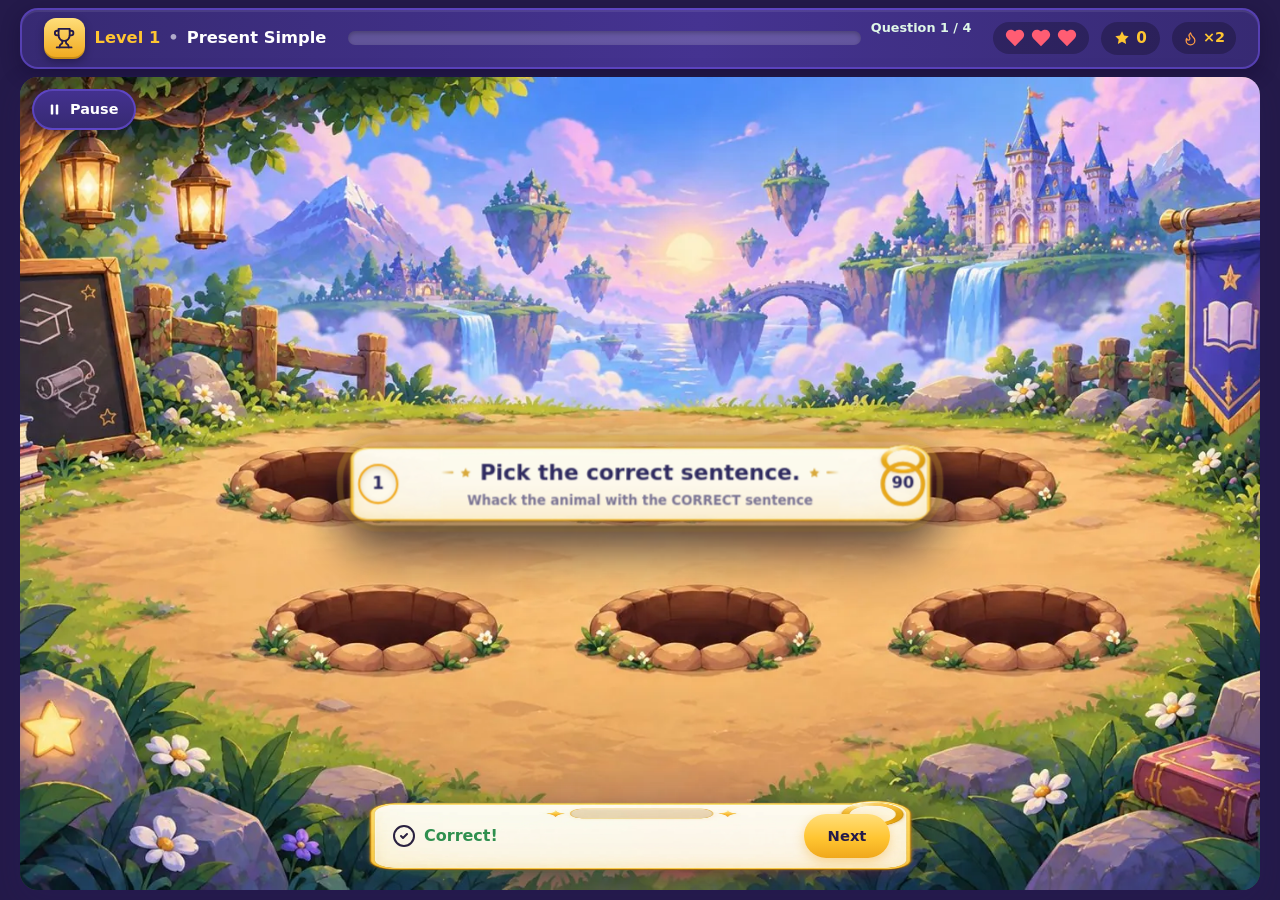
==== commit 0d8a3131: "feat(ui): enhance instruction visuals with ornate decorations and refined styles" ====
--- a/index.html
+++ b/index.html
@@ -349,9 +349,15 @@
 
         <div class="instruction" id="instruction">
           <span class="instruction__badge" id="instruction-badge" aria-hidden="true">1</span>
-          <svg class="instruction__sparkle" viewBox="0 0 24 24" aria-hidden="true"><use href="#i-sparkle"/></svg>
+          <span class="instruction__orn" aria-hidden="true">
+            <i class="instruction__orn-line"></i>
+            <svg class="instruction__orn-star" viewBox="0 0 24 24"><use href="#i-star"/></svg>
+          </span>
           <p class="instruction__text" id="instruction-text">Tap the correct sentence</p>
-          <svg class="instruction__sparkle instruction__sparkle--right" viewBox="0 0 24 24" aria-hidden="true"><use href="#i-sparkle"/></svg>
+          <span class="instruction__orn" aria-hidden="true">
+            <svg class="instruction__orn-star" viewBox="0 0 24 24"><use href="#i-star"/></svg>
+            <i class="instruction__orn-line"></i>
+          </span>
           <p class="instruction__hint" id="instruction-hint" hidden></p>
           <p class="instruction__sentence" id="instruction-sentence" hidden></p>
           <div class="instruction__timer" id="instruction-timer" aria-hidden="true">
--- a/css/style.css
+++ b/css/style.css
@@ -2218,7 +2218,11 @@
   50% { opacity: 1; }
 }
 
-/* ---- Instruction card: purple arcade pill (badge | question | ring) ---- */
+/* ---- Instruction card: wears the uploaded ornate artwork ----
+ * The rounded shape, gold frame and end ornaments are painted in the asset
+ * (question-pill.webp, baked wide from the user's card art so the frame
+ * never distorts). The DOM adds only the number badge, the question text
+ * and the countdown ring on the cream center. */
 .instruction {
   position: absolute;
   top: 10px;
@@ -2231,40 +2235,38 @@
   align-items: center;
   justify-content: center;
   gap: 2px 8px;
-  background: linear-gradient(180deg, #3D2F82, #2A2160);
-  -webkit-backdrop-filter: blur(6px);
-  backdrop-filter: blur(6px);
-  border: 2px solid rgba(255, 255, 255, 0.25);
-  border-radius: 999px;              /* fully rounded pill ends, like the photo */
-  padding: 10px 64px 10px 64px;      /* round badge left, countdown ring right */
+  background: url("../assets/images/question-pill.webp") center / 100% 100% no-repeat;
+  border: none;
+  border-radius: 34px;              /* clip hits stay inside the painted shape */
+  padding: 14px 64px 14px 64px;     /* inside the painted gold frame */
   text-align: center;
-  box-shadow: 0 10px 26px rgba(6, 3, 24, 0.5), inset 0 2px 0 rgba(255, 255, 255, 0.14);
+  box-shadow: none;
+  filter: drop-shadow(0 10px 24px rgba(15, 9, 44, 0.4));
   will-change: transform;
   transition: transform 300ms cubic-bezier(0.5, 0.1, 0.3, 1), box-shadow 300ms ease;
 }
 
-/* Question number badge — the gold-ringed circle at the pill's left end */
+/* Question number badge — gold-ringed circle at the pill's left end */
 .instruction__badge {
   position: absolute;
-  left: 9px;
+  left: 14px;
   top: 50%;
   transform: translateY(-50%);
-  width: 40px;
-  height: 40px;
+  width: 38px;
+  height: 38px;
   border-radius: 50%;
   display: flex;
   align-items: center;
   justify-content: center;
-  background: rgba(12, 7, 38, 0.55);
-  border: 2.5px solid var(--gold-500);
-  color: #fff;
+  background: rgba(255, 252, 240, 0.55);
+  border: 2.5px solid var(--gold-600);
+  color: #2F2B60;
   font-weight: 900;
-  font-size: 1.02rem;
+  font-size: 1rem;
   font-variant-numeric: tabular-nums;
-  box-shadow: inset 0 2px 6px rgba(0, 0, 0, 0.3);
-}
-
-.instruction__sparkle { display: none; } /* photo-accurate pill: badge | text | ring */
+  box-shadow: inset 0 2px 5px rgba(122, 89, 12, 0.18);
+}
+
 
 /* Question read beat: every question first holds CENTER STAGE for ~2s so the
    learner reads it, then the card docks to the top and the animals come out.
@@ -2306,10 +2308,10 @@
   stroke-linecap: round;
 }
 
-.instruction__ring-track { stroke: rgba(255, 255, 255, 0.16); }
+.instruction__ring-track { stroke: rgba(47, 43, 96, 0.18); }
 
 .instruction__ring-fill {
-  stroke: var(--gold-500);
+  stroke: #E8A81C;
   stroke-dasharray: 119.38;
   stroke-dashoffset: 0;
   transition: stroke-dashoffset 0.9s linear, stroke 300ms ease;
@@ -2323,15 +2325,15 @@
   justify-content: center;
   font-size: 0.95rem;
   font-weight: 800;
-  color: #fff;
+  color: #2F2B60;
   font-variant-numeric: tabular-nums;
 }
 
-.instruction__timer--warn .instruction__ring-fill { stroke: var(--gold-500); }
-.instruction__timer--warn .instruction__seconds { color: #FFD98A; }
+.instruction__timer--warn .instruction__ring-fill { stroke: #C97A12; }
+.instruction__timer--warn .instruction__seconds { color: #9A5E0C; }
 
 .instruction__timer--danger .instruction__ring-fill { stroke: var(--red-500); }
-.instruction__timer--danger .instruction__seconds { color: #FFB3BC; }
+.instruction__timer--danger .instruction__seconds { color: #C22742; }
 .instruction__timer--danger .instruction__ring { animation: ring-pulse 640ms ease-in-out infinite; }
 
 @keyframes ring-pulse {
@@ -2339,31 +2341,49 @@
   50%      { transform: rotate(-90deg) scale(1.09); }
 }
 
-.instruction__sparkle {
-  width: 15px;
-  height: 15px;
-  color: var(--gold-600);
+/* Golden ornaments flanking the instruction text: small star + thin line,
+ * like the reference card. Pure CSS — no animation cost. */
+.instruction__orn {
+  display: flex;
+  align-items: center;
+  gap: 6px;
+  flex: 0 1 auto;
+  min-width: 20px;
   align-self: center;
-  animation: sparkle-twinkle 1.8s ease-in-out infinite;
-}
-
-.instruction__sparkle--right { animation-delay: 0.9s; }
-
-@keyframes sparkle-twinkle {
-  0%, 100% { transform: scale(0.7) rotate(0deg); opacity: 0.6; }
-  50% { transform: scale(1.1) rotate(20deg); opacity: 1; }
+}
+
+.instruction__orn-star {
+  width: 11px;
+  height: 11px;
+  flex-shrink: 0;
+  color: #D9A93B;
+}
+
+.instruction__orn-line {
+  display: block;
+  height: 2px;
+  flex: 1 1 auto;
+  min-width: 12px;
+  max-width: 54px;
+  border-radius: 2px;
+  background: linear-gradient(to right, rgba(217, 169, 59, 0), #D9A93B);
+}
+
+.instruction__orn:last-of-type .instruction__orn-line,
+.instruction__orn--right .instruction__orn-line {
+  background: linear-gradient(to left, rgba(217, 169, 59, 0), #D9A93B);
 }
 
 .instruction__text {
   font-weight: 800;
   font-size: clamp(1.02rem, 2.3vw, 1.28rem);
-  color: #FFFFFF;
+  color: #2F2B60;
 }
 
 .instruction__hint {
   flex-basis: 100%;
   font-size: 0.78rem;
-  color: rgba(214, 220, 255, 0.85);
+  color: #7A7494;
   font-weight: 600;
 }
 
@@ -2371,13 +2391,13 @@
   flex-basis: 100%;
   font-size: clamp(1rem, 2.4vw, 1.32rem);
   font-weight: 800;
-  color: #FFE9A8;
+  color: #2F2B60;
   overflow-wrap: anywhere;
 }
 
 .instruction__sentence .blank {
-  color: #FFC531;
-  border-bottom: 3px dotted rgba(255, 197, 49, 0.85);
+  color: #B07800;
+  border-bottom: 3px dotted rgba(176, 120, 0, 0.8);
   padding-inline: 4px;
 }
 
@@ -3411,7 +3431,9 @@
     overflow-wrap: anywhere;
   }
   .instruction__sentence { font-size: 0.98rem; overflow-wrap: anywhere; }
-  .instruction__sparkle { display: none; }
+  /* narrow phones: ornaments shrink to stars only so the text keeps its room */
+  .instruction__orn-line { display: none; }
+  .instruction__orn { min-width: 10px; }
 
   /* Smaller pill furniture on narrow phones so the question keeps its room */
   .instruction { padding: 7px 44px 7px 46px; }
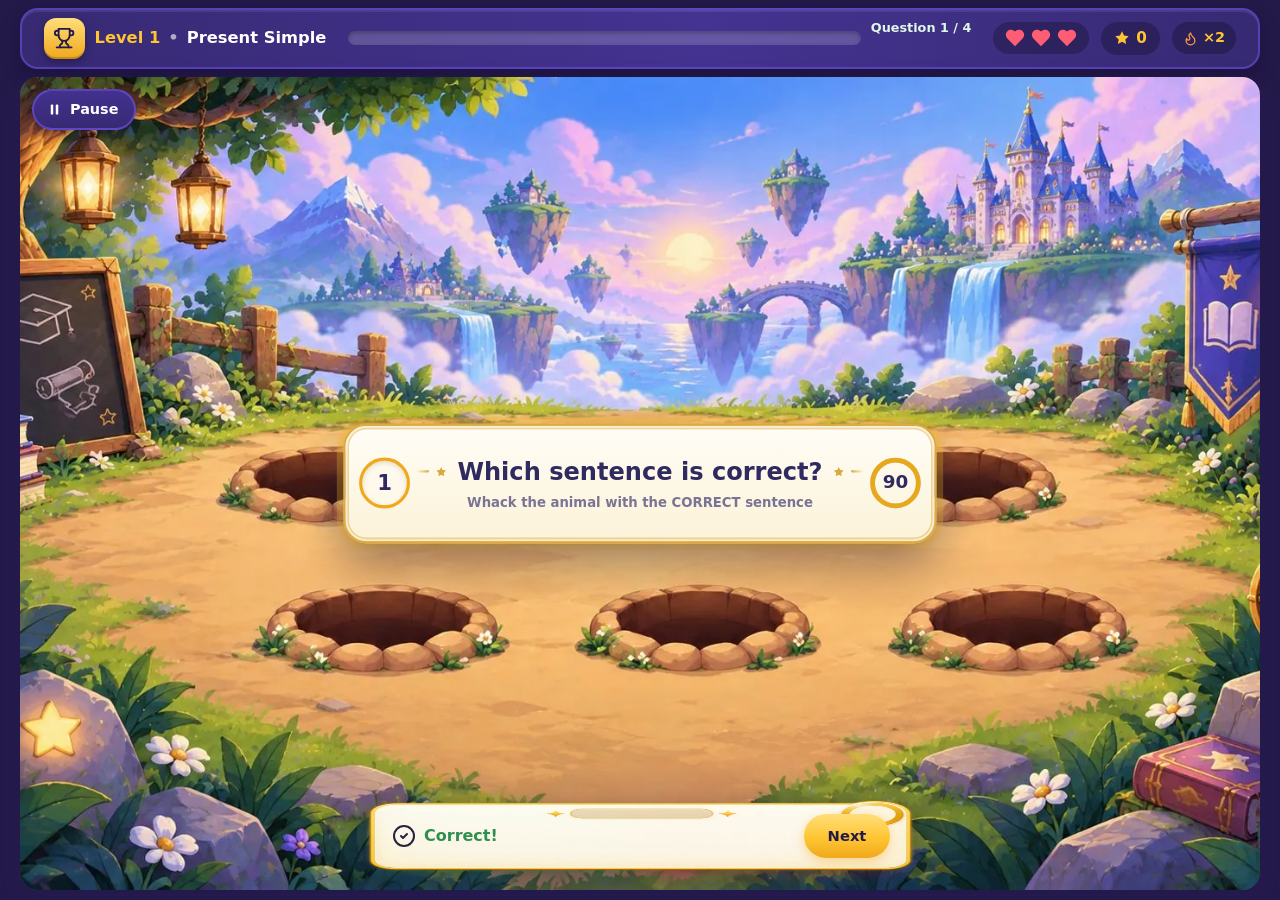
==== commit c8002148: "feat(ui): implement tap-to-hear functionality using Web Speech API and update instruction card desig" ====
--- a/index.html
+++ b/index.html
@@ -10,6 +10,7 @@
   <title>Grammar Quest</title>
   <link rel="stylesheet" href="css/style.css">
   <script src="js/audio.js" defer></script>
+  <script src="js/speech.js" defer></script>
   <script src="js/loader.js" defer></script>
   <script src="js/game.js" defer></script>
   <script src="js/ui.js" defer></script>
@@ -112,6 +113,11 @@
     <symbol id="i-sparkle" viewBox="0 0 24 24" fill="currentColor" stroke="none">
       <path d="M12 2.5l2.2 5.63a2 2 0 0 0 1.17 1.17L21 11.5l-5.63 2.2a2 2 0 0 0-1.17 1.17L12 20.5l-2.2-5.63a2 2 0 0 0-1.17-1.17L3 11.5l5.63-2.2a2 2 0 0 0 1.17-1.17z"/>
     </symbol>
+    <symbol id="i-volume" viewBox="0 0 24 24" fill="none" stroke="currentColor" stroke-width="2" stroke-linecap="round" stroke-linejoin="round">
+      <path d="M11 4.702a.705.705 0 0 0-1.203-.498L6.413 7.587A1.4 1.4 0 0 1 5.416 8H3a1 1 0 0 0-1 1v6a1 1 0 0 0 1 1h2.416a1.4 1.4 0 0 1 .997.413l3.383 3.384A.705.705 0 0 0 11 19.298z"/>
+      <path d="M16 9a5 5 0 0 1 0 6"/>
+      <path d="M19.364 18.364a9 9 0 0 0 0-12.728"/>
+    </symbol>
   </svg>
 
   <div id="game-root" class="app" data-screen="loading">
@@ -360,6 +366,11 @@
           </span>
           <p class="instruction__hint" id="instruction-hint" hidden></p>
           <p class="instruction__sentence" id="instruction-sentence" hidden></p>
+          <button type="button" class="speech-btn instruction__speak" id="instruction-speak" hidden
+                  aria-label="Listen to the sentence">
+            <svg class="icon" aria-hidden="true"><use href="#i-volume"/></svg>
+            <span>Listen</span>
+          </button>
           <div class="instruction__timer" id="instruction-timer" aria-hidden="true">
             <svg class="instruction__ring" viewBox="0 0 44 44">
               <circle class="instruction__ring-track" cx="22" cy="22" r="19"></circle>
@@ -391,6 +402,11 @@
           <div class="feedback-card__head">
             <svg class="feedback-card__icon" id="feedback-icon" viewBox="0 0 24 24" aria-hidden="true"><use id="feedback-icon-use" href="#i-check-circle"/></svg>
             <strong class="feedback-card__title" id="feedback-title">Correct!</strong>
+            <button type="button" class="speech-btn feedback-card__speak" id="feedback-speak" hidden
+                    aria-label="Listen to the correct sentence">
+              <svg class="icon" aria-hidden="true"><use href="#i-volume"/></svg>
+              <span>Listen</span>
+            </button>
           </div>
           <div class="feedback-card__body" id="feedback-detail"></div>
           <button type="button" class="feedback-card__next" id="feedback-continue">Next</button>
--- a/css/style.css
+++ b/css/style.css
@@ -2218,11 +2218,10 @@
   50% { opacity: 1; }
 }
 
-/* ---- Instruction card: wears the uploaded ornate artwork ----
- * The rounded shape, gold frame and end ornaments are painted in the asset
- * (question-pill.webp, baked wide from the user's card art so the frame
- * never distorts). The DOM adds only the number badge, the question text
- * and the countdown ring on the cream center. */
+/* ---- Instruction card: cream-and-gold game card (matches the bubbles) ----
+ * Pure CSS: ivory face, double gold trim, dark navy text, star ornaments,
+ * number badge left, countdown ring right. Same family as the speech
+ * bubbles so the whole field reads as one design. */
 .instruction {
   position: absolute;
   top: 10px;
@@ -2234,14 +2233,16 @@
   flex-wrap: wrap;
   align-items: center;
   justify-content: center;
-  gap: 2px 8px;
-  background: url("../assets/images/question-pill.webp") center / 100% 100% no-repeat;
-  border: none;
-  border-radius: 34px;              /* clip hits stay inside the painted shape */
-  padding: 14px 64px 14px 64px;     /* inside the painted gold frame */
+  gap: 4px 10px;
+  background: linear-gradient(180deg, #FFFDF6 0%, #FBF2D8 100%);
+  border: 2.5px solid #DCAB3C;
+  border-radius: 22px;
+  padding: 26px 66px 26px 66px;     /* generous height like a game card */
   text-align: center;
-  box-shadow: none;
-  filter: drop-shadow(0 10px 24px rgba(15, 9, 44, 0.4));
+  box-shadow:
+    0 12px 26px rgba(15, 9, 44, 0.32),
+    inset 0 0 0 2px rgba(255, 255, 255, 0.6),
+    inset 0 0 0 3.5px rgba(217, 169, 59, 0.45);
   will-change: transform;
   transition: transform 300ms cubic-bezier(0.5, 0.1, 0.3, 1), box-shadow 300ms ease;
 }
@@ -2249,20 +2250,20 @@
 /* Question number badge — gold-ringed circle at the pill's left end */
 .instruction__badge {
   position: absolute;
-  left: 14px;
+  left: 13px;
   top: 50%;
   transform: translateY(-50%);
-  width: 38px;
-  height: 38px;
+  width: 48px;
+  height: 48px;
   border-radius: 50%;
   display: flex;
   align-items: center;
   justify-content: center;
   background: rgba(255, 252, 240, 0.55);
-  border: 2.5px solid var(--gold-600);
+  border: 3px solid var(--gold-600);
   color: #2F2B60;
   font-weight: 900;
-  font-size: 1rem;
+  font-size: 1.25rem;
   font-variant-numeric: tabular-nums;
   box-shadow: inset 0 2px 5px rgba(122, 89, 12, 0.18);
 }
@@ -2275,8 +2276,10 @@
 .instruction.is-center {
   z-index: 30;            /* above the pause pill and popups while reading */
   box-shadow:
-    0 18px 42px rgba(6, 3, 24, 0.55),
-    0 0 0 6px rgba(255, 197, 49, 0.28);
+    0 20px 44px rgba(15, 9, 44, 0.4),
+    0 0 0 6px rgba(255, 197, 49, 0.32),
+    inset 0 0 0 2px rgba(255, 255, 255, 0.6),
+    inset 0 0 0 3.5px rgba(217, 169, 59, 0.45);
 }
 
 /* The flight is decorative: with reduced motion the card still holds center
@@ -2291,15 +2294,15 @@
    whole challenge, draining as the clock runs. */
 .instruction__timer {
   position: absolute;
-  right: 10px;
+  right: 12px;
   top: 50%;
   transform: translateY(-50%);
-  width: 44px;
-  height: 44px;
+  width: 50px;
+  height: 50px;
   flex-shrink: 0;
 }
 
-.instruction__ring { width: 44px; height: 44px; transform: rotate(-90deg); }
+.instruction__ring { width: 50px; height: 50px; transform: rotate(-90deg); }
 
 .instruction__ring-track,
 .instruction__ring-fill {
@@ -2323,7 +2326,7 @@
   display: flex;
   align-items: center;
   justify-content: center;
-  font-size: 0.95rem;
+  font-size: 1.08rem;
   font-weight: 800;
   color: #2F2B60;
   font-variant-numeric: tabular-nums;
@@ -2376,7 +2379,7 @@
 
 .instruction__text {
   font-weight: 800;
-  font-size: clamp(1.02rem, 2.3vw, 1.28rem);
+  font-size: clamp(1.12rem, 2.5vw, 1.42rem);
   color: #2F2B60;
 }
 
@@ -2524,6 +2527,137 @@
   to   { opacity: 1; transform: translateX(-50%) translateY(0) scale(1); }
 }
 
+/* ---- Tap-to-hear: speaker badge pinned to each animal's bubble ---------
+ * Tap the badge to hear the sentence — it stops the click from reaching
+ * the mole, so listening NEVER submits an answer. The visual circle is
+ * 28px but the hit box is a generous 40px (transparent padding is still
+ * tappable), matching comfortable touch ergonomics. Animations use only
+ * transform/opacity — no repaint cost during gameplay.
+ * Rendered only when the browser supports speechSynthesis (ui.js). */
+.mole__speak {
+  position: absolute;
+  top: -14px;
+  right: -12px;
+  width: 40px;
+  height: 40px;
+  padding: 6px;                 /* transparent, still clickable */
+  box-sizing: border-box;
+  border-radius: 50%;
+  background: linear-gradient(180deg, #3A2E7E, #241A5C) content-box;
+  border: 2px solid rgba(255, 216, 107, 0.9);
+  display: flex;
+  align-items: center;
+  justify-content: center;
+  color: #FFE9B8;
+  cursor: pointer;
+  z-index: 3;
+  opacity: 0;
+  animation: speak-badge-in 220ms cubic-bezier(0.3, 1.5, 0.5, 1) forwards;
+  transition: transform 120ms ease, filter 120ms ease;
+}
+
+.mole__speak .icon { width: 14px; height: 14px; pointer-events: none; }
+
+@media (hover: hover) {
+  .mole__speak:hover { transform: scale(1.12); filter: brightness(1.15); }
+}
+.mole__speak:active { transform: scale(0.9); }
+
+/* speaking: gold fill + sonar ring (transform/opacity only — cheap) */
+.mole__speak.is-speaking {
+  background: linear-gradient(180deg, #FFD66B, #FFB238) content-box;
+  color: #2F2B60;
+  border-color: #fff;
+}
+.mole__speak.is-speaking::after {
+  content: "";
+  position: absolute;
+  inset: 4px;
+  border-radius: 50%;
+  border: 2px solid rgba(255, 197, 49, 0.8);
+  animation: speak-sonar 900ms ease-out infinite;
+}
+
+@keyframes speak-sonar {
+  from { transform: scale(0.8); opacity: 0.9; }
+  to   { transform: scale(2.1); opacity: 0; }
+}
+
+@keyframes speak-badge-in {
+  from { opacity: 0; transform: scale(0.3); }
+  to   { opacity: 1; transform: scale(1); }
+}
+
+/* dimmed/reaction states inherit the mole's visual hierarchy */
+.mole.is-faded .mole__speak,
+.mole.is-dim .mole__speak { opacity: 0.55; }
+
+/* ---- "Listen" pill (question card, feedback card, review items) ------- */
+.speech-btn {
+  display: inline-flex;
+  align-items: center;
+  justify-content: center;
+  gap: 6px;
+  min-height: 36px;
+  padding: 5px 14px;
+  border: 1.5px solid rgba(255, 255, 255, 0.35);
+  border-radius: 999px;
+  background: rgba(255, 255, 255, 0.13);
+  color: #fff;
+  font-family: inherit;
+  font-size: 0.78rem;
+  font-weight: 800;
+  letter-spacing: 0.02em;
+  cursor: pointer;
+  flex-shrink: 0;
+  touch-action: manipulation;
+  -webkit-tap-highlight-color: transparent;
+  transition: background 140ms ease, transform 140ms ease, color 140ms ease;
+}
+
+.speech-btn .icon { width: 16px; height: 16px; }
+.speech-btn:hover { background: rgba(255, 255, 255, 0.24); }
+.speech-btn:active { transform: scale(0.94); }
+.speech-btn:focus-visible { outline: 2px solid var(--gold-500); outline-offset: 2px; }
+.speech-btn[hidden] { display: none; }
+
+.speech-btn.is-speaking {
+  background: var(--grad-gold, linear-gradient(90deg, #ffd66b, #ffb238));
+  border-color: transparent;
+  color: var(--brand-900, #2F2B60);
+}
+
+/* question card: inline chip under the missing-word sentence */
+.instruction__speak { margin-top: 5px; background: rgba(255, 255, 255, 0.16); }
+
+/* feedback card: light chip that matches the painted gold card */
+.feedback-card__speak {
+  background: rgba(47, 43, 96, 0.1);
+  color: var(--brand-900, #2F2B60);
+  border-color: rgba(47, 43, 96, 0.35);
+}
+.feedback-card__speak:hover { background: rgba(47, 43, 96, 0.18); }
+.feedback-card.is-wrong .feedback-card__speak {
+  color: var(--red-600, #C0392B);
+  border-color: rgba(192, 57, 43, 0.45);
+}
+
+/* review items: light chip on the cream card */
+.review-item__speak {
+  margin-top: 7px;
+  background: rgba(47, 43, 96, 0.08);
+  color: #2F2B60;
+  border-color: rgba(47, 43, 96, 0.3);
+}
+.review-item__speak:hover { background: rgba(47, 43, 96, 0.15); }
+
+@media (prefers-reduced-motion: reduce) {
+  .mole__speak { animation: speak-badge-in 1ms forwards; }
+  .mole__speak.is-speaking::after { animation: none; }
+}
+body.reduce-motion .mole__speak { animation: speak-badge-in 1ms forwards; }
+body.reduce-motion .mole__speak.is-speaking::after { animation: none; }
+
 /* entrance for elements that are NOT anchored with translateX(-50%) */
 @keyframes rise-in {
   from { opacity: 0; transform: translateY(14px) scale(0.94); }
@@ -3407,7 +3541,7 @@
     width: calc(100% - 24px);
     max-width: min(100%, 560px); /* keep the desktop card cap */
     margin-inline: auto;
-    padding: 10px 54px 10px 60px; /* round badge left, countdown ring right */
+    padding: 18px 56px 18px 60px; /* taller card, badge left, ring right */
   }
 
   /* Stacked center stage: the card STAYS in flow (its row keeps the field
@@ -3424,23 +3558,23 @@
 @media (max-width: 600px) {
   .pause-pill { padding: 0 12px; gap: 6px; font-size: 0.8rem; }
 
-  .instruction__hint { display: none; }
+  .instruction__hint { font-size: 0.76rem; }
   .instruction__text {
-    font-size: 0.88rem;
+    font-size: 1.02rem;
     white-space: normal;
     overflow-wrap: anywhere;
   }
-  .instruction__sentence { font-size: 0.98rem; overflow-wrap: anywhere; }
+  .instruction__sentence { font-size: 1.05rem; overflow-wrap: anywhere; }
   /* narrow phones: ornaments shrink to stars only so the text keeps its room */
   .instruction__orn-line { display: none; }
   .instruction__orn { min-width: 10px; }
 
-  /* Smaller pill furniture on narrow phones so the question keeps its room */
-  .instruction { padding: 7px 44px 7px 46px; }
-  .instruction__badge { width: 30px; height: 30px; left: 7px; border-width: 2px; font-size: 0.85rem; }
-  .instruction__timer { width: 34px; height: 34px; right: 8px; }
-  .instruction__ring { width: 34px; height: 34px; }
-  .instruction__seconds { font-size: 0.78rem; }
+  /* Tall ornate card like the photo — generous height on phones too */
+  .instruction { padding: 20px 46px 20px 48px; }
+  .instruction__badge { width: 36px; height: 36px; left: 7px; border-width: 2.5px; font-size: 1rem; }
+  .instruction__timer { width: 40px; height: 40px; right: 6px; }
+  .instruction__ring { width: 40px; height: 40px; }
+  .instruction__seconds { font-size: 0.88rem; }
 }
 
 /* Journey map fades: on phones the full-bleed artwork eases under the header
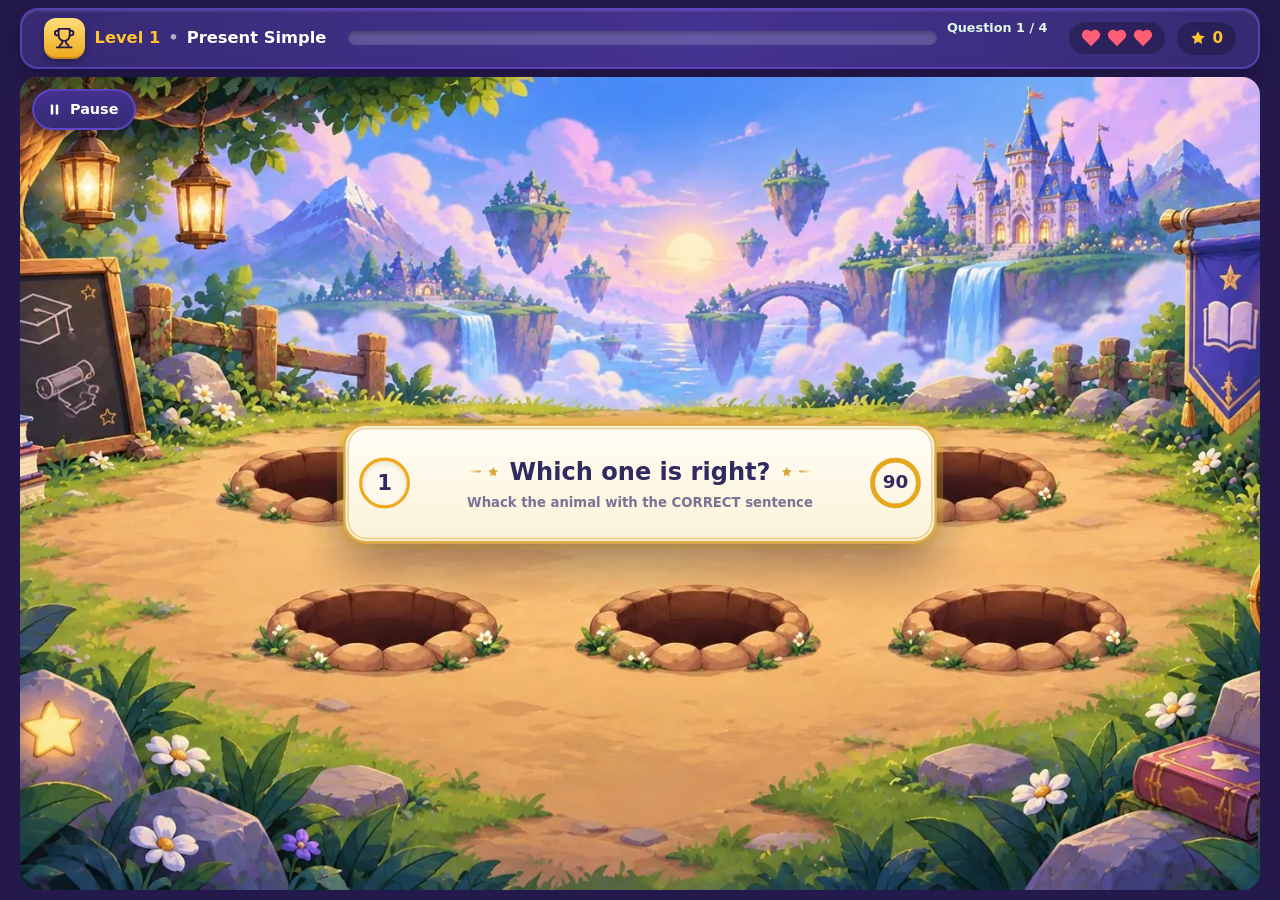
==== commit 900716f9: "fix(mobile): verdict card leak, invisible answer bubbles, compact phone card Root causes fixed: - [h" ====
--- a/index.html
+++ b/index.html
@@ -8,12 +8,15 @@
   <meta name="mobile-web-app-capable" content="yes">
   <meta name="apple-mobile-web-app-capable" content="yes">
   <title>Grammar Quest</title>
-  <link rel="stylesheet" href="css/style.css">
-  <script src="js/audio.js" defer></script>
-  <script src="js/speech.js" defer></script>
-  <script src="js/loader.js" defer></script>
-  <script src="js/game.js" defer></script>
-  <script src="js/ui.js" defer></script>
+  <!-- Asset versioning: bump ?v= whenever css/js changes so every browser
+       (GitHub Pages caches HTML for ~10 min) drops its old copy and pulls
+       the fixed build immediately. -->
+  <link rel="stylesheet" href="css/style.css?v=2026-10-11-2">
+  <script src="js/audio.js?v=2026-10-11-2" defer></script>
+  <script src="js/speech.js?v=2026-10-11-2" defer></script>
+  <script src="js/loader.js?v=2026-10-11-2" defer></script>
+  <script src="js/game.js?v=2026-10-11-2" defer></script>
+  <script src="js/ui.js?v=2026-10-11-2" defer></script>
 </head>
 <body>
   <!-- ============ SVG ICON SPRITE (Lucide-style, 24px grid) ============
--- a/css/style.css
+++ b/css/style.css
@@ -62,6 +62,14 @@
   margin: 0;
   padding: 0;
 }
+
+/* The hidden attribute must ALWAYS win. Component classes that set their own
+   `display` (feedback card, binary paddles, streak chip…) would otherwise
+   override the browser's default [hidden] { display: none } and keep
+   "hidden" elements painted on screen — e.g. the verdict card showing up
+   before the player has answered. Every show/hide in ui.js drives this
+   attribute, so it has to stay authoritative. */
+[hidden] { display: none !important; }
 
 html {
   -webkit-text-size-adjust: 100%;
@@ -2167,11 +2175,22 @@
 }
 
 @media (max-width: 600px) {
-  .whack__bg { background-image: url("../assets/images/game-bg-mobile.jpg"); }
-}
-
-/* Tall fields (portrait tablets) also use the portrait artwork */
-.whack.whack--tall .whack__bg { background-image: url("../assets/images/game-bg-mobile.jpg"); }
+  .whack__bg {
+    background-image: url("../assets/images/game-bg-mobile.jpg");
+    /* Phone fields stack Pause + the instruction card over the TOP of this
+       portrait artwork; anchoring the painting to the top keeps the painted
+       holes at their in-image depth instead of center-cropping them up under
+       the cards. ui.js mapHole() mirrors this anchor for the mobile tier. */
+    background-position: top center;
+  }
+}
+
+/* Tall fields (portrait tablets) also use the portrait artwork — same top
+   anchor so the hole map stays aligned with the painting */
+.whack.whack--tall .whack__bg {
+  background-image: url("../assets/images/game-bg-mobile.jpg");
+  background-position: top center;
+}
 
 /* WebP variants (~40% lighter) wherever the browser supports them */
 @supports (background-image: image-set("a.webp" type("image/webp"))) {
@@ -2558,6 +2577,19 @@
 
 .mole__speak .icon { width: 14px; height: 14px; pointer-events: none; }
 
+/* The WHOLE speech bubble is a native-cursor zone (use-default-cursor on
+ * .mole__bubble in ui.js): being close to the text swaps the hammer for the
+ * normal pointer. Clicking the text still whacks; clicking the speaker
+ * badge hears. The badge itself also enlarges its own hit ring slightly so
+ * the speaker stays easy to land on. */
+.mole__speak::before {
+  content: "";
+  position: absolute;
+  inset: -6px;               /* small comfort ring, kept clear of the text */
+  border-radius: 50%;
+  clip-path: polygon(50% -30%, 140% -30%, 140% 140%, -30% 140%);
+}
+
 @media (hover: hover) {
   .mole__speak:hover { transform: scale(1.12); filter: brightness(1.15); }
 }
@@ -2705,7 +2737,11 @@
 
 .mole.is-wrong .mole__bubble { border-color: var(--red-500); background: #FFEDF0; }
 .mole.is-wrong .mole__bubble::after { border-top-color: var(--red-500); }
-.mole.is-wrong .mole__bubble { animation: bubble-shake 380ms ease 120ms; }
+/* opacity stays pinned: bubble-shake REPLACES the bubble-in animation, so
+   its `forwards` fill no longer holds — without this the shaken bubble
+   would fall back to its base opacity 0 and the learner's pick would
+   vanish right after the verdict. */
+.mole.is-wrong .mole__bubble { opacity: 1; animation: bubble-shake 380ms ease 120ms; }
 
 @keyframes bubble-shake {
   0%, 100% { transform: translateX(-50%) translateX(0); }
@@ -3554,27 +3590,57 @@
   }
 }
 
-/* Phone-sized refinements inside the stacked layout */
-@media (max-width: 600px) {
+/* Phone-sized refinements inside the stacked layout. sizing applies to
+   narrow phones (width <= 600) AND short/landscape phones (height <= 480):
+   both must keep the instruction card compact so sentence bubbles always
+   clear it. */
+@media (max-width: 600px), (max-height: 480px) {
   .pause-pill { padding: 0 12px; gap: 6px; font-size: 0.8rem; }
 
-  .instruction__hint { font-size: 0.76rem; }
+  /* Compact card: ~40-60px for plain instructions, ~90-110px when the
+     missing-word sentence row is present. Same cream-and-gold family —
+     just sized for small screens. The hint line is dropped: it only
+     restates the instruction text already shown between badge and ring. */
+  .instruction {
+    padding: 9px 42px;
+    gap: 2px 6px;
+    border-radius: 16px;
+  }
   .instruction__text {
-    font-size: 1.02rem;
+    font-size: 0.98rem;
+    line-height: 1.25;
     white-space: normal;
     overflow-wrap: anywhere;
   }
-  .instruction__sentence { font-size: 1.05rem; overflow-wrap: anywhere; }
+  .instruction__hint { display: none; }
+  .instruction__sentence { font-size: 0.92rem; line-height: 1.25; overflow-wrap: anywhere; }
+
   /* narrow phones: ornaments shrink to stars only so the text keeps its room */
   .instruction__orn-line { display: none; }
-  .instruction__orn { min-width: 10px; }
-
-  /* Tall ornate card like the photo — generous height on phones too */
-  .instruction { padding: 20px 46px 20px 48px; }
-  .instruction__badge { width: 36px; height: 36px; left: 7px; border-width: 2.5px; font-size: 1rem; }
-  .instruction__timer { width: 40px; height: 40px; right: 6px; }
-  .instruction__ring { width: 40px; height: 40px; }
-  .instruction__seconds { font-size: 0.88rem; }
+  .instruction__orn { min-width: 8px; }
+  .instruction__orn-star { width: 9px; height: 9px; }
+
+  .instruction__badge { width: 32px; height: 32px; left: 7px; border-width: 2.5px; font-size: 0.92rem; }
+  .instruction__timer { width: 36px; height: 36px; right: 6px; }
+  .instruction__ring { width: 36px; height: 36px; }
+  .instruction__seconds { font-size: 0.8rem; }
+  .instruction__speak { min-height: 30px; padding: 3px 10px; font-size: 0.72rem; margin-top: 2px; }
+}
+
+/* Extra-tight card for VERY short fields (landscape phones): the sentence
+   stays (the question needs it) but the Listen pill is dropped — every
+   bubble keeps its own tap-to-hear badge — and everything shrinks a notch
+   so a whole bubble+animal stack fits below the card. */
+@media (max-height: 480px) {
+  .instruction { padding: 5px 38px; }
+  .instruction__text { font-size: 0.82rem; }
+  .instruction__sentence { font-size: 0.85rem; line-height: 1.2; }
+  .instruction__speak { display: none; }
+  .instruction__badge { width: 28px; height: 28px; font-size: 0.82rem; }
+  .instruction__timer { width: 30px; height: 30px; }
+  .instruction__ring { width: 30px; height: 30px; }
+  .instruction__seconds { font-size: 0.72rem; }
+  .instruction__orn { display: none; }
 }
 
 /* Journey map fades: on phones the full-bleed artwork eases under the header
@@ -3656,13 +3722,10 @@
   .error-box__mascot { width: 70px; }
 
   .gamebar { min-height: 42px; }
-  /* Short fields: tighten the phone flow stack (see the ≤600px block); the
-     44px touch floor on Pause stays. */
-  .whack { gap: 6px; }
-  .pause-pill { margin: 6px 0 0 6px; padding: 0 10px; font-size: 0.76rem; }
-  .instruction { padding: 4px 10px; }
-  .instruction__text { font-size: 0.8rem;
-    min-height: 40px; }
+  /* Short fields: tighten the phone flow stack (see the compact-card block
+     above for the card itself — sizing is handled there, not here). */
+  .whack { gap: 4px; }
+  .pause-pill { margin: 4px 0 0 6px; padding: 0 10px; font-size: 0.76rem; min-height: 40px; }
   .mole { width: clamp(70px, 16.5vh, 124px); }
   .mole__bubble { font-size: 15px; }
   .paddle { min-height: 46px; }
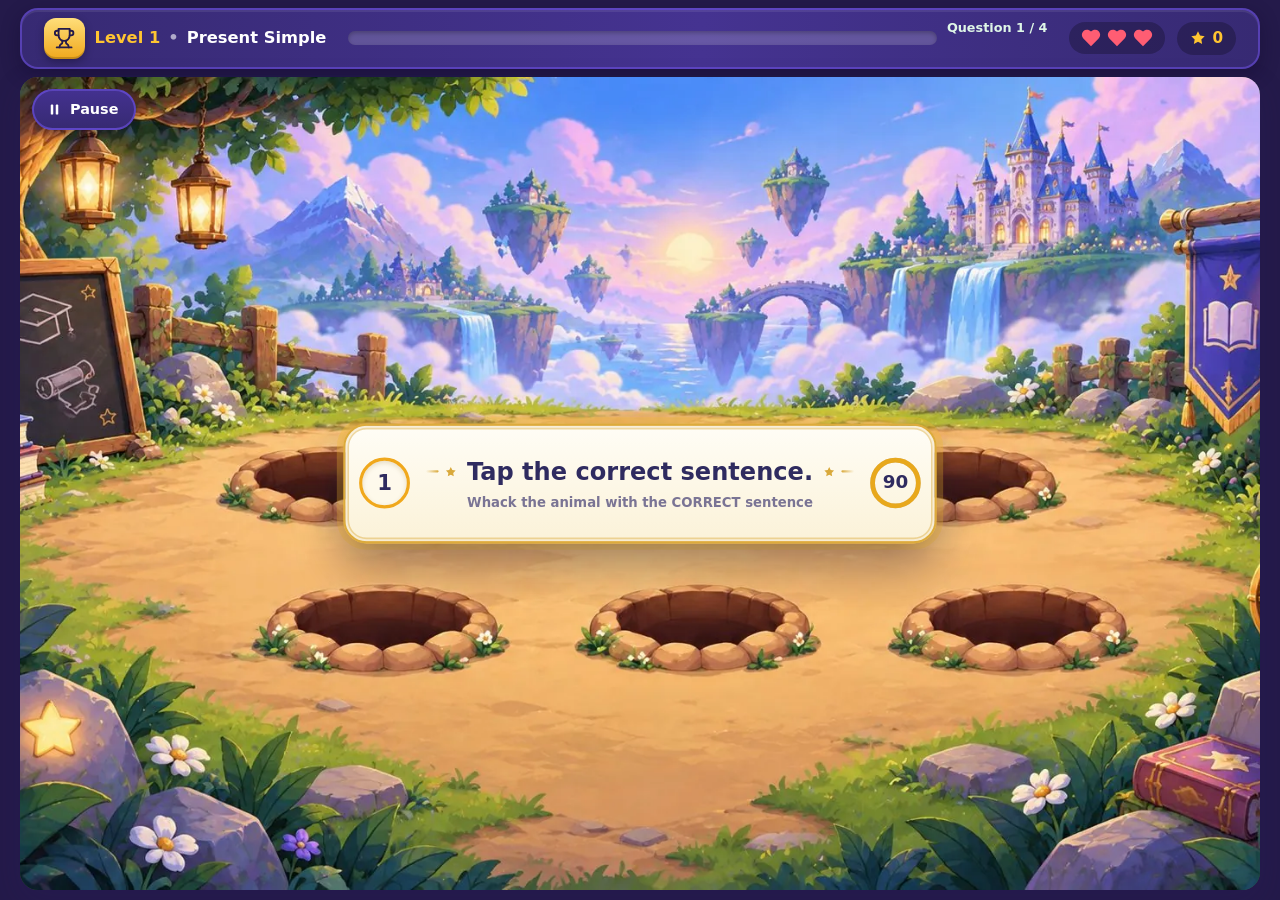
==== commit 437614e6: "Refactor code structure for improved readability and maintainability" ====
--- a/index.html
+++ b/index.html
@@ -11,12 +11,12 @@
   <!-- Asset versioning: bump ?v= whenever css/js changes so every browser
        (GitHub Pages caches HTML for ~10 min) drops its old copy and pulls
        the fixed build immediately. -->
-  <link rel="stylesheet" href="css/style.css?v=2026-10-11-2">
-  <script src="js/audio.js?v=2026-10-11-2" defer></script>
-  <script src="js/speech.js?v=2026-10-11-2" defer></script>
-  <script src="js/loader.js?v=2026-10-11-2" defer></script>
-  <script src="js/game.js?v=2026-10-11-2" defer></script>
-  <script src="js/ui.js?v=2026-10-11-2" defer></script>
+  <link rel="stylesheet" href="css/style.css?v=2026-10-11-3">
+  <script src="js/audio.js?v=2026-10-11-3" defer></script>
+  <script src="js/speech.js?v=2026-10-11-3" defer></script>
+  <script src="js/loader.js?v=2026-10-11-3" defer></script>
+  <script src="js/game.js?v=2026-10-11-3" defer></script>
+  <script src="js/ui.js?v=2026-10-11-3" defer></script>
 </head>
 <body>
   <!-- ============ SVG ICON SPRITE (Lucide-style, 24px grid) ============
--- a/css/style.css
+++ b/css/style.css
@@ -2192,6 +2192,24 @@
   background-position: top center;
 }
 
+/* JS artwork tiers (syncFieldArtwork in ui.js): the MEASURED field aspect
+   decides which painting is displayed, so the background and the hole map
+   used for animal placement are always the same artwork — the window-width
+   media queries above are only the first-paint guess. Kept after them on
+   purpose so these always win. */
+.whack.whack--art-desktop .whack__bg {
+  background-image: url("../assets/images/game-bg-desktop.jpg");
+  background-position: center;
+}
+.whack.whack--art-tablet .whack__bg {
+  background-image: url("../assets/images/game-bg-tablet.jpg");
+  background-position: center;
+}
+.whack.whack--art-mobile .whack__bg {
+  background-image: url("../assets/images/game-bg-mobile.jpg");
+  background-position: top center;
+}
+
 /* WebP variants (~40% lighter) wherever the browser supports them */
 @supports (background-image: image-set("a.webp" type("image/webp"))) {
   .whack__bg {
@@ -2222,6 +2240,24 @@
       url("../assets/images/game-bg-mobile.jpg") type("image/jpeg")
     );
   }
+  .whack.whack--art-desktop .whack__bg {
+    background-image: image-set(
+      url("../assets/images/game-bg-desktop.webp") type("image/webp"),
+      url("../assets/images/game-bg-desktop.jpg") type("image/jpeg")
+    );
+  }
+  .whack.whack--art-tablet .whack__bg {
+    background-image: image-set(
+      url("../assets/images/game-bg-tablet.webp") type("image/webp"),
+      url("../assets/images/game-bg-tablet.jpg") type("image/jpeg")
+    );
+  }
+  .whack.whack--art-mobile .whack__bg {
+    background-image: image-set(
+      url("../assets/images/game-bg-mobile.webp") type("image/webp"),
+      url("../assets/images/game-bg-mobile.jpg") type("image/jpeg")
+    );
+  }
 }
 
 .whack--speed .whack__bg::after {
@@ -2430,9 +2466,11 @@
   position: absolute;
   left: 50%;
   /* inline style sets left:x% and bottom:(100-y)% so the button's BOTTOM
-     sits exactly on the hole centre; the in-flow clip rises upward from it */
+     sits inside the painted hole (y includes the rim sink); the in-flow clip
+     rises upward from it. --mole-w/--mole-clip-h come from the layout engine,
+     which sizes the mascot to the painted hole it stands in. */
   transform: translateX(-50%);
-  width: clamp(116px, 14.5vw, 200px);
+  width: var(--mole-w, clamp(116px, 14.5vw, 200px));
   z-index: 3;
   padding: 0;
   background: none;
@@ -2444,7 +2482,9 @@
   display: block;
   position: relative;
   width: 100%;
+  /* full body when no explicit clip height is given (aspect fallback) */
   aspect-ratio: 1 / 1.04;
+  height: var(--mole-clip-h, auto);
   overflow: hidden;
   border-radius: 16px 16px 0 0;
 }
@@ -2509,7 +2549,7 @@
   box-shadow: 0 5px 14px rgba(20, 12, 48, 0.3);
   opacity: 0;
   animation: bubble-in 200ms ease 110ms forwards;
-  overflow-wrap: anywhere;
+  overflow-wrap: break-word;
   cursor: pointer;
   text-wrap: balance;
 }
@@ -2525,20 +2565,47 @@
   border-bottom: 0;
 }
 
-/* Fanned waves (word-option chips the painted holes cannot host): the JS
-   placement sets --fan-bubble-max to each bubble's exact slice of the field,
-   so fanned neighbours never touch visually — even on 320px screens. */
-.yard--fan .mole__bubble { max-width: var(--fan-bubble-max, 150px); }
-
-@media (max-width: 820px) {
-  .yard--fan .mole__bubble { font-size: 13px; padding: 6px 8px; }
-}
-
-/* Sentence bubbles are capped to the tightest painted hole-row gap (the JS
-   placement sets --sentence-bubble-max each wave) so a whole row of animals
-   can stand on the painted holes without their bubbles touching. */
-.yard .mole:not(.mole--word) .mole__bubble {
-  max-width: var(--sentence-bubble-max, min(320px, 27vw));
+/* Word chips the layout engine hangs BESIDE the animal (stacked phone hole
+   rows leave no room above both dogs): the bubble sits at muzzle height on
+   the assigned side with its tail touching the animal. Sentence bubbles
+   always stay above their animal. */
+.mole__bubble--side-l,
+.mole__bubble--side-r {
+  bottom: auto;
+  top: 16%;
+  transform: none;
+  max-width: 46vw;
+  text-align: left;
+  animation: bubble-side-in 200ms ease 110ms forwards;
+}
+.mole__bubble--side-l { left: auto; right: 100%; }
+.mole__bubble--side-r { left: 100%; transform: none; }
+
+.mole__bubble--side-l::after,
+.mole__bubble--side-r::after {
+  bottom: auto;
+  left: auto;
+  right: auto;
+  top: 50%;
+}
+.mole__bubble--side-l::after {
+  right: -8px;
+  transform: translateY(-50%) rotate(-90deg);
+}
+.mole__bubble--side-r::after {
+  left: -8px;
+  transform: translateY(-50%) rotate(90deg);
+}
+
+@keyframes bubble-side-in {
+  from { opacity: 0; }
+  to { opacity: 1; }
+}
+
+/* Readability floor on small phones: bubbles never shrink below this even
+   when the layout ladder compresses the wave. */
+@media (max-width: 460px) {
+  .mole__bubble { font-size: max(13px, 3.4vw); padding: 7px 10px; }
 }
 
 @keyframes bubble-in {
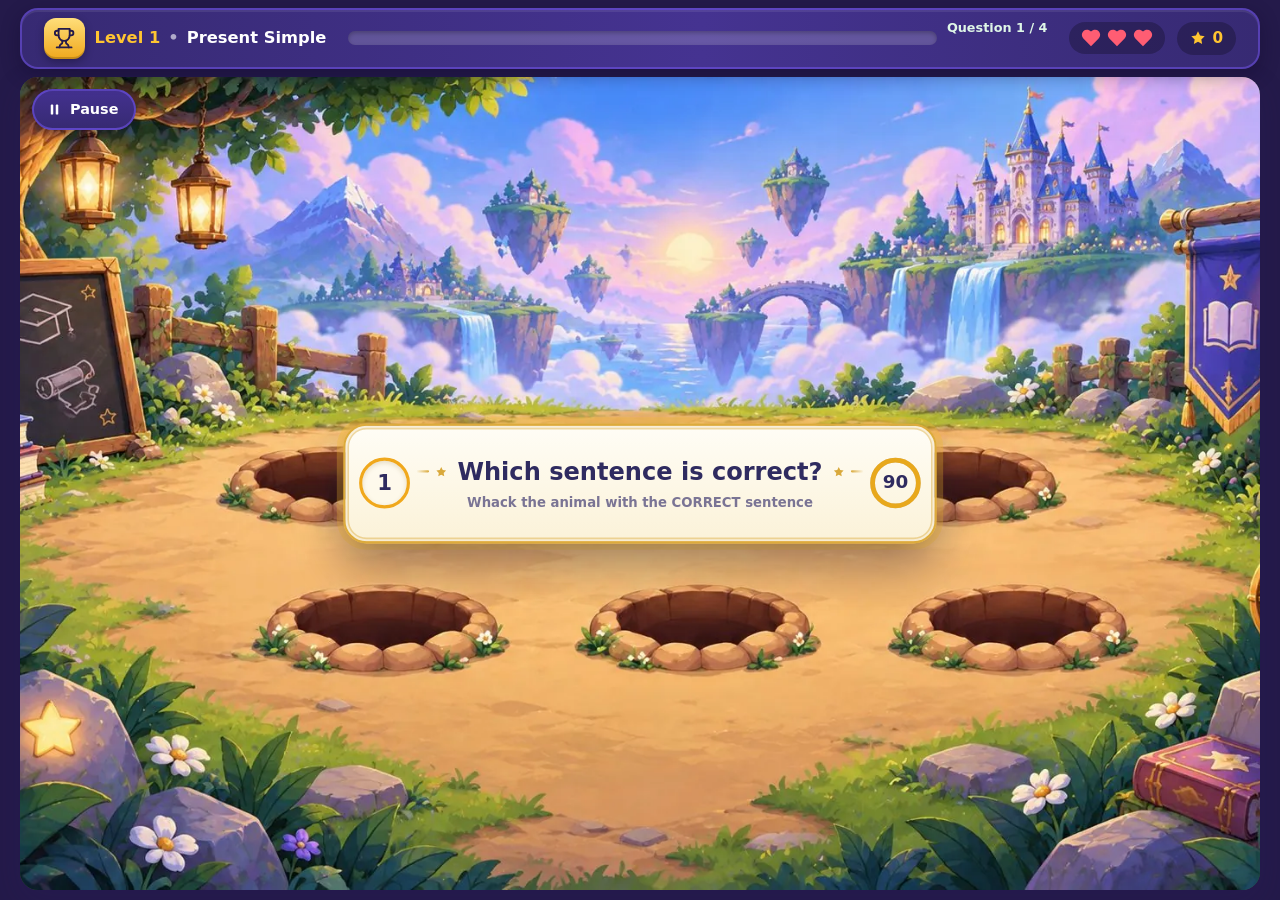
==== commit 579f5ad7: "feat(ui): implement cinematic pause feature with overlay and play button" ====
--- a/index.html
+++ b/index.html
@@ -11,12 +11,12 @@
   <!-- Asset versioning: bump ?v= whenever css/js changes so every browser
        (GitHub Pages caches HTML for ~10 min) drops its old copy and pulls
        the fixed build immediately. -->
-  <link rel="stylesheet" href="css/style.css?v=2026-10-11-3">
-  <script src="js/audio.js?v=2026-10-11-3" defer></script>
-  <script src="js/speech.js?v=2026-10-11-3" defer></script>
-  <script src="js/loader.js?v=2026-10-11-3" defer></script>
-  <script src="js/game.js?v=2026-10-11-3" defer></script>
-  <script src="js/ui.js?v=2026-10-11-3" defer></script>
+  <link rel="stylesheet" href="css/style.css?v=2026-10-11-4">
+  <script src="js/audio.js?v=2026-10-11-4" defer></script>
+  <script src="js/speech.js?v=2026-10-11-4" defer></script>
+  <script src="js/loader.js?v=2026-10-11-4" defer></script>
+  <script src="js/game.js?v=2026-10-11-4" defer></script>
+  <script src="js/ui.js?v=2026-10-11-4" defer></script>
 </head>
 <body>
   <!-- ============ SVG ICON SPRITE (Lucide-style, 24px grid) ============
@@ -414,6 +414,17 @@
           <div class="feedback-card__body" id="feedback-detail"></div>
           <button type="button" class="feedback-card__next" id="feedback-continue">Next</button>
         </div>
+
+        <!-- Cinematic pause: the veil freezes, greys and blurs the SCENE only
+             (the purple header above .whack is never part of its backdrop),
+             and carries the one big golden Play button that resumes play. -->
+        <div class="pause-veil" id="pause-veil" role="dialog" aria-label="Game paused" hidden>
+          <button type="button" class="pause-play" id="pause-play" aria-label="Resume game">
+            <span class="pause-play__face" aria-hidden="true">
+              <svg class="pause-play__icon" viewBox="0 0 24 24" aria-hidden="true"><use href="#i-play"/></svg>
+            </span>
+          </button>
+        </div>
       </div>
     </section>
 
@@ -446,17 +457,9 @@
     </section>
   </div>
 
-  <!-- ============================== MODALS ============================== -->
+  <!-- ============================== MODALS ==============================
+       Pause has no modal: it is the in-field #pause-veil (see #whack). -->
   <div class="modal-root" id="modal-root" hidden>
-    <div class="modal modal--pause" id="modal-pause" role="dialog" aria-modal="true" aria-label="Game paused" hidden>
-      <h2 class="modal__title">Paused</h2>
-      <div class="modal__actions">
-        <button type="button" class="btn btn--primary btn--block" id="pause-resume">Resume</button>
-        <button type="button" class="btn btn--secondary btn--block" id="pause-restart">Restart Challenge</button>
-        <button type="button" class="btn btn--ghost btn--block" id="pause-exit">Exit to Level</button>
-      </div>
-    </div>
-
     <div class="modal modal--help" id="modal-help" role="dialog" aria-modal="true" aria-label="How to play" hidden>
       <img class="modal__mascot" src="assets/images/mascots/owl.webp"
            onerror="this.onerror=null;this.src='assets/images/mascots/owl.png'" alt="" width="96" height="92">
--- a/css/style.css
+++ b/css/style.css
@@ -1994,6 +1994,9 @@
 
 /* ---- Top HUD: level chip | green progress | hearts timer score ---- */
 .gamebar {
+  position: relative;   /* above the whole .whack stack — the pause veil must
+                           never reach the HUD with its grayscale backdrop */
+  z-index: 1;
   flex-shrink: 0;
   display: flex;
   align-items: center;
@@ -2153,6 +2156,8 @@
    controls like Pause and the feedback card's Next button.) */
 .whack {
   position: relative;
+  z-index: 0;          /* own stacking context: confines the field's internal
+                          layers so the purple header always paints above them */
   flex: 1;
   min-height: 0;
   border-radius: 18px;
@@ -2572,7 +2577,7 @@
 .mole__bubble--side-l,
 .mole__bubble--side-r {
   bottom: auto;
-  top: 16%;
+  top: var(--chip-top, 16%);
   transform: none;
   max-width: 46vw;
   text-align: left;
@@ -2865,24 +2870,26 @@
 
 /* Word-chip targets (missing-word options): single words render smaller than
  * sentence dogs so every option always fits on the field together — never
- * drop an option, or the wrong-answer reveal could lose its target. */
-.mole.mole--word { width: clamp(82px, 24vw, 118px); }
+ * drop an option, or the wrong-answer reveal could lose its target. The
+ * layout engine sizes every mascot to its painted hole via --mole-w; the
+ * clamps are only the fallback when no hole size was computed. */
+.mole.mole--word { width: var(--mole-w, clamp(82px, 24vw, 118px)); }
 
 /* The full-width desktop artwork has large painted holes, so the characters
  * need a stronger scale than the phone-first defaults. Sentence animals stay
  * largest; short word-option animals are only slightly smaller so they remain
  * the main targets instead of looking like tiny decorations in the holes. */
 @media (min-width: 601px) {
-  .mole.mole--word { width: clamp(110px, 15vw, 150px); }
+  .mole.mole--word { width: var(--mole-w, clamp(110px, 15vw, 150px)); }
 }
 
 @media (min-width: 1025px) and (min-height: 641px) {
-  .mole { width: clamp(180px, 12vw, 240px); }
-  .mole.mole--word { width: clamp(150px, 9vw, 190px); }
+  .mole { width: var(--mole-w, clamp(180px, 12vw, 240px)); }
+  .mole.mole--word { width: var(--mole-w, clamp(150px, 9vw, 190px)); }
 }
 
 @media (max-height: 640px) {
-  .mole.mole--word { width: clamp(82px, 16.5vh, 118px); }
+  .mole.mole--word { width: var(--mole-w, clamp(82px, 16.5vh, 118px)); }
 }
 
 .mole.mole--word .mole__bubble {
@@ -3170,6 +3177,129 @@
 .pause-pill:active { transform: translateY(1px) scale(0.98); }
 .pause-pill .icon { width: 15px; height: 15px; }
 
+/* ---- Cinematic pause -----------------------------------------------------
+   One layer, one filter pass: the veil sits on top of the field and treats
+   everything already painted under it as its backdrop, so the whole scene
+   (background art, instruction card, animals, paddles, feedback) is drained
+   to grayscale, softened and dimmed by ONE backdrop-filter — no per-element
+   filters, no extra layers, no blur animation loop. The Play button is a
+   sibling painted above the veil, so it stays sharp, gold and colorful.
+   The purple header lives in .gamebar, which paints above .whack's whole
+   stacking context and is therefore not part of the veil's backdrop. */
+.pause-veil {
+  position: absolute;
+  inset: 0;
+  z-index: 50;
+  display: flex;
+  align-items: center;
+  justify-content: center;
+  padding: calc(8px + var(--sat)) 8px calc(8px + var(--sab));
+  -webkit-backdrop-filter: grayscale(100%) blur(4px) brightness(0.86);
+  backdrop-filter: grayscale(100%) blur(4px) brightness(0.86);
+  /* Swallow every tap/click aimed at the frozen field underneath. */
+  touch-action: manipulation;
+  -webkit-tap-highlight-color: transparent;
+  tap-highlight-color: transparent;
+  animation: pause-veil-in 200ms ease both;
+}
+
+/* No backdrop-filter support: fall back to a plain dim so the frozen scene
+   still reads as "paused" instead of staying fully interactive-looking. */
+@supports not ((backdrop-filter: blur(1px)) or (-webkit-backdrop-filter: blur(1px))) {
+  .pause-veil { background: rgba(28, 22, 44, 0.55); }
+}
+
+.pause-veil[hidden] { display: none; }
+
+@keyframes pause-veil-in { from { opacity: 0; } to { opacity: 1; } }
+
+/* The one control on the pause screen: a big golden arcade coin. */
+.pause-play {
+  --play-size: min(clamp(92px, 26vmin, 156px), 34vh); /* comfortable thumb
+                                                       target on phones, still
+                                                       tamed on short landscape */
+  position: relative;
+  display: grid;
+  place-items: center;
+  flex: 0 0 auto;
+  width: var(--play-size);
+  height: var(--play-size);
+  padding: 0;
+  border: 0;
+  border-radius: 50%;
+  background: none;
+  cursor: pointer;
+  touch-action: manipulation;
+  -webkit-tap-highlight-color: transparent;
+  tap-highlight-color: transparent;
+  animation: pause-play-in 320ms cubic-bezier(0.34, 1.4, 0.64, 1) both;
+}
+
+/* Coin face: gold rim, domed gradient, lit from the top-left. */
+.pause-play__face {
+  position: absolute;
+  inset: 0;
+  display: grid;
+  place-items: center;
+  border-radius: 50%;
+  background:
+    radial-gradient(68% 62% at 30% 22%, rgba(255, 255, 255, 0.85) 0%, rgba(255, 255, 255, 0) 58%),
+    radial-gradient(96% 96% at 50% 30%, #FFE07A 0%, #FFC531 46%, #F0A81C 78%, #D98A0B 100%);
+  border: 3px solid #E8A81E;
+  box-shadow:
+    inset 0 0 0 3px rgba(255, 244, 200, 0.85),   /* bright inner ring */
+    inset 0 -10px 20px rgba(163, 96, 0, 0.35),   /* bottom shading    */
+    0 10px 24px rgba(20, 12, 48, 0.45),          /* drop shadow       */
+    0 0 26px 6px rgba(255, 197, 49, 0.55);       /* soft golden glow  */
+  transition: transform 140ms ease;
+}
+
+.pause-play__icon {
+  width: 42%;
+  height: 42%;
+  margin-left: 7%;        /* optical centring for a right-pointing triangle */
+  fill: #2A1A5E;          /* dark purple play mark */
+  filter: drop-shadow(0 2px 2px rgba(90, 50, 0, 0.35));
+}
+
+/* Halo pulse: transform/opacity only, no filter, no repaint of the backdrop. */
+.pause-play::after {
+  content: "";
+  position: absolute;
+  inset: 0;
+  border-radius: 50%;
+  box-shadow: 0 0 0 2px rgba(255, 214, 102, 0.55);
+  opacity: 0.9;
+  animation: pause-play-pulse 2.6s ease-in-out infinite;
+}
+
+.pause-play:active .pause-play__face { transform: scale(0.94); }
+
+@keyframes pause-play-in {
+  from { opacity: 0; transform: scale(0.7); }
+  to   { opacity: 1; transform: scale(1); }
+}
+
+@keyframes pause-play-pulse {
+  0%   { transform: scale(1);    opacity: 0.75; }
+  70%  { transform: scale(1.28); opacity: 0; }
+  100% { transform: scale(1.28); opacity: 0; }
+}
+
+/* Freeze every animation in the field while paused. animation-play-state keeps
+   each keyframe's current time, so lifting the freeze continues the idle
+   breathing / dizzy spin exactly where it stopped — no restart, no jump.
+   `!important` is deliberate: the per-element `animation:` shorthands would
+   otherwise reset play-state back to running at a higher specificity. */
+.whack.is-paused > *:not(.pause-veil),
+.whack.is-paused > *:not(.pause-veil)::before,
+.whack.is-paused > *:not(.pause-veil)::after,
+.whack.is-paused > *:not(.pause-veil) *,
+.whack.is-paused > *:not(.pause-veil) *::before,
+.whack.is-paused > *:not(.pause-veil) *::after {
+  animation-play-state: paused !important;
+}
+
 /* (Score popups are defined once above, next to the paddle styles.) */
 
 /* Streak milestone burst: one quick flame flourish at 3 / 5 / 10 in a row,
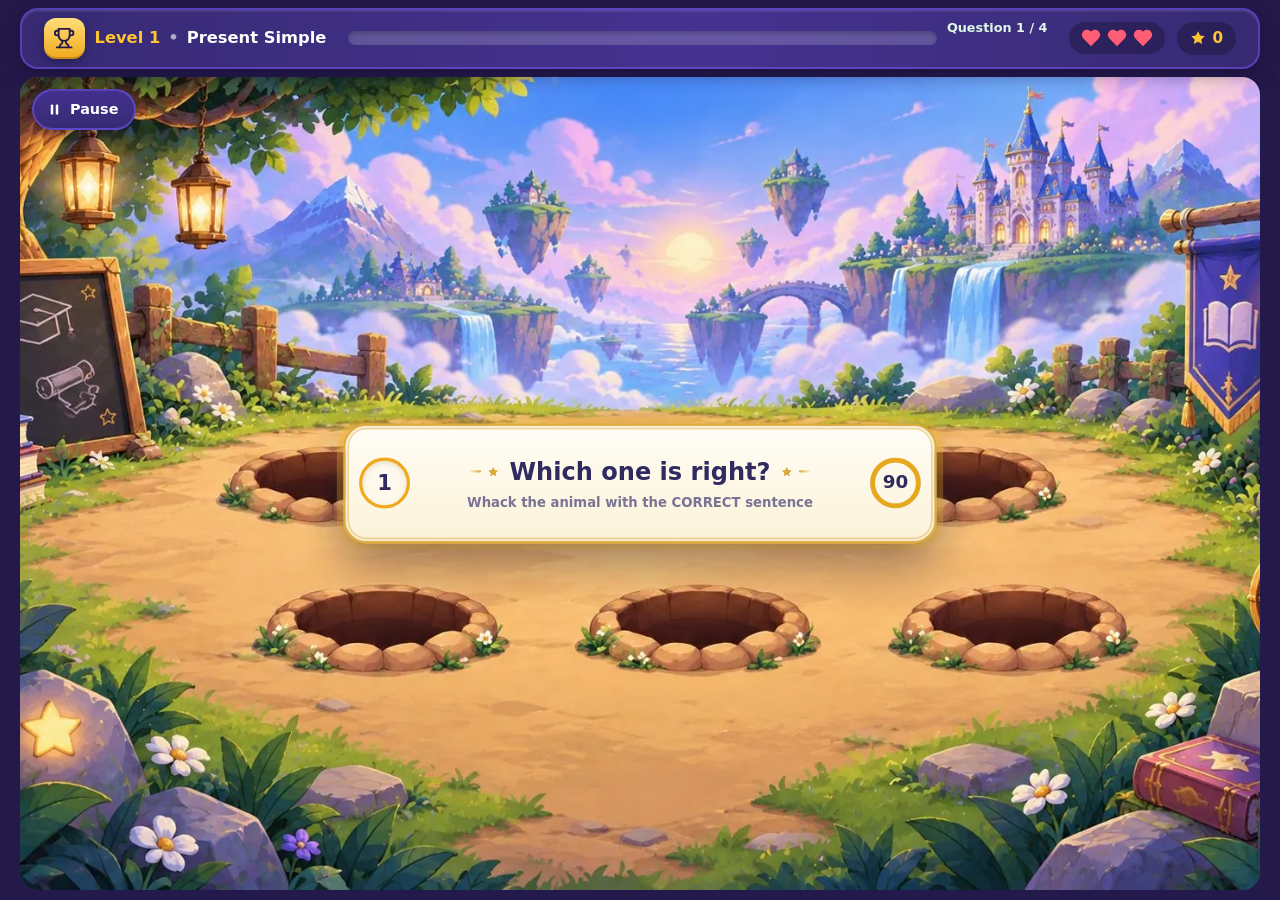
==== commit 6536ce4e: "feat: enhance feedback card design and functionality for mobile - Updated CSS for feedback card to i" ====
--- a/index.html
+++ b/index.html
@@ -11,12 +11,12 @@
   <!-- Asset versioning: bump ?v= whenever css/js changes so every browser
        (GitHub Pages caches HTML for ~10 min) drops its old copy and pulls
        the fixed build immediately. -->
-  <link rel="stylesheet" href="css/style.css?v=2026-10-11-4">
-  <script src="js/audio.js?v=2026-10-11-4" defer></script>
-  <script src="js/speech.js?v=2026-10-11-4" defer></script>
-  <script src="js/loader.js?v=2026-10-11-4" defer></script>
-  <script src="js/game.js?v=2026-10-11-4" defer></script>
-  <script src="js/ui.js?v=2026-10-11-4" defer></script>
+  <link rel="stylesheet" href="css/style.css?v=2026-10-11-5">
+  <script src="js/audio.js?v=2026-10-11-5" defer></script>
+  <script src="js/speech.js?v=2026-10-11-5" defer></script>
+  <script src="js/loader.js?v=2026-10-11-5" defer></script>
+  <script src="js/game.js?v=2026-10-11-5" defer></script>
+  <script src="js/ui.js?v=2026-10-11-5" defer></script>
 </head>
 <body>
   <!-- ============ SVG ICON SPRITE (Lucide-style, 24px grid) ============
@@ -401,18 +401,39 @@
           </button>
         </div>
 
+        <!-- Verdict panel. Three zones — status / explanation / next action —
+             plus the CSS-only gold crest and corner flourishes. It is `hidden`
+             (so it reserves no space) until showFeedback() paints a verdict,
+             and Next hides it again. ui.js fills #feedback-detail. -->
         <div class="feedback-card" id="feedback" role="status" hidden>
-          <div class="feedback-card__head">
-            <svg class="feedback-card__icon" id="feedback-icon" viewBox="0 0 24 24" aria-hidden="true"><use id="feedback-icon-use" href="#i-check-circle"/></svg>
+          <span class="feedback-card__crest" aria-hidden="true"></span>
+          <span class="feedback-card__corner feedback-card__corner--tl" aria-hidden="true"></span>
+          <span class="feedback-card__corner feedback-card__corner--tr" aria-hidden="true"></span>
+          <span class="feedback-card__corner feedback-card__corner--bl" aria-hidden="true"></span>
+          <span class="feedback-card__corner feedback-card__corner--br" aria-hidden="true"></span>
+
+          <div class="feedback-card__status">
+            <span class="feedback-card__badge">
+              <svg class="feedback-card__mark" viewBox="0 0 24 24" aria-hidden="true"><use id="feedback-icon-use" href="#i-check"/></svg>
+            </span>
             <strong class="feedback-card__title" id="feedback-title">Correct!</strong>
+          </div>
+
+          <span class="feedback-card__divider" aria-hidden="true"></span>
+
+          <div class="feedback-card__detail">
             <button type="button" class="speech-btn feedback-card__speak" id="feedback-speak" hidden
                     aria-label="Listen to the correct sentence">
               <svg class="icon" aria-hidden="true"><use href="#i-volume"/></svg>
               <span>Listen</span>
             </button>
-          </div>
-          <div class="feedback-card__body" id="feedback-detail"></div>
-          <button type="button" class="feedback-card__next" id="feedback-continue">Next</button>
+            <div class="feedback-card__body" id="feedback-detail"></div>
+          </div>
+
+          <button type="button" class="feedback-card__next" id="feedback-continue">
+            <span id="feedback-next-label">Next</span>
+            <svg class="icon feedback-card__next-arrow" aria-hidden="true"><use href="#i-chevron-right"/></svg>
+          </button>
         </div>
 
         <!-- Cinematic pause: the veil freezes, greys and blurs the SCENE only
--- a/css/style.css
+++ b/css/style.css
@@ -2734,17 +2734,29 @@
 /* question card: inline chip under the missing-word sentence */
 .instruction__speak { margin-top: 5px; background: rgba(255, 255, 255, 0.16); }
 
-/* feedback card: light chip that matches the painted gold card */
+/* feedback card: the same pill, re-cut for the cream surface — dark navy
+ * copy on a light gold wash, and a rose outline in the wrong state so the
+ * "hear the right sentence" affordance is the only pink thing on the card. */
 .feedback-card__speak {
-  background: rgba(47, 43, 96, 0.1);
-  color: var(--brand-900, #2F2B60);
-  border-color: rgba(47, 43, 96, 0.35);
-}
-.feedback-card__speak:hover { background: rgba(47, 43, 96, 0.18); }
+  min-height: 40px;
+  padding: 6px 16px;
+  font-size: 0.86rem;
+  background: rgba(47, 43, 96, 0.07);
+  color: #2F2B60;
+  border-color: rgba(47, 43, 96, 0.28);
+}
+.feedback-card__speak .icon { width: 18px; height: 18px; }
+.feedback-card__speak:hover { background: rgba(47, 43, 96, 0.16); }
 .feedback-card.is-wrong .feedback-card__speak {
-  color: var(--red-600, #C0392B);
-  border-color: rgba(192, 57, 43, 0.45);
-}
+  color: #C22742;
+  border-color: rgba(208, 39, 66, 0.45);
+  background: rgba(208, 39, 66, 0.08);
+}
+.feedback-card.is-wrong .feedback-card__speak:hover { background: rgba(208, 39, 66, 0.16); }
+/* Speaking state: the shared .speech-btn rule already flips to the gold
+ * gradient, which reads correctly on cream too — only lift the shadow. */
+.feedback-card__speak.is-speaking { color: var(--brand-900, #2F2B60); }
+.feedback-card__speak:focus-visible { outline: 2px solid #2F2B60; outline-offset: 2px; }
 
 /* review items: light chip on the cream card */
 .review-item__speak {
@@ -3247,7 +3259,7 @@
     radial-gradient(96% 96% at 50% 30%, #FFE07A 0%, #FFC531 46%, #F0A81C 78%, #D98A0B 100%);
   border: 3px solid #E8A81E;
   box-shadow:
-    inset 0 0 0 3px rgba(255, 244, 200, 0.85),   /* bright inner ring */
+    inset 0 0 0 2.5px rgba(255, 238, 176, 0.8),  /* warm inner ring */
     inset 0 -10px 20px rgba(163, 96, 0, 0.35),   /* bottom shading    */
     0 10px 24px rgba(20, 12, 48, 0.45),          /* drop shadow       */
     0 0 26px 6px rgba(255, 197, 49, 0.55);       /* soft golden glow  */
@@ -3255,9 +3267,12 @@
 }
 
 .pause-play__icon {
-  width: 42%;
-  height: 42%;
-  margin-left: 7%;        /* optical centring for a right-pointing triangle */
+  width: 47%;
+  height: 47%;
+  /* The Lucide #i-play path spans x 8..20.5 inside its 0 0 24 24 viewBox, so
+     the glyph itself is 2.25u (9.375%) right of the box centre. Nudge it back
+     to land the visible triangle — not just its box — on the coin's centre. */
+  transform: translateX(-9.375%);
   fill: #2A1A5E;          /* dark purple play mark */
   filter: drop-shadow(0 2px 2px rgba(90, 50, 0, 0.35));
 }
@@ -3352,98 +3367,366 @@
 .gamebar__streak .icon { width: 15px; height: 15px; color: #FF9D45; }
 .gamebar__streak.bump { animation: score-bump 320ms ease; }
 
-/* ---- Feedback: ONE contained card inside the game field ---- */
-/* The answer card wears the uploaded ornate artwork: the rounded shape,
- * gold trim, top tab and corner ring are all painted in the image and the
- * area outside them is transparent — so the CSS adds no border of its own
- * and a drop-shadow follows the painted silhouette, not the box.
- * Asset: 49KB WebP, preloaded with the other game art. */
+/* ---- Feedback: the cream-and-gold VERDICT CARD --------------------------
+ * One panel over the bottom of the field, hidden (and space-free) until the
+ * engine grades an answer. Three zones in a single row on desktop:
+ *   status (badge + verdict word) | gold divider | explanation | Next.
+ * Everything decorative — the crest on the top edge and the four corner
+ * flourishes — is pure CSS, so the whole panel costs no image request. */
 .feedback-card {
+  /* Local palette for this light surface (the cream cards elsewhere in the
+   * game hard-code the same family rather than reusing the dark-screen
+   * tokens, which are tuned for a purple backdrop). */
+  --fc-cream-top: #FFFDF4;
+  --fc-cream-mid: #FBF2D8;
+  --fc-cream-end: #F6E7BE;
+  --fc-gold: #DCAB3C;
+  --fc-gold-deep: #B9820A;
+  --fc-ink: #2F2B60;       /* dark navy body text on cream */
+  --fc-ink-soft: #6A6590;  /* rule / secondary copy */
+  --fc-good: #1B7F3F;      /* deep green — AA on cream at body size */
+  --fc-bad: #D02742;       /* deep crimson — AA on cream at body size */
+
   position: absolute;
   left: 50%;
   transform: translateX(-50%);
-  bottom: 16px;
+  bottom: 18px;
   z-index: 9;
-  width: min(560px, calc(100% - 32px));
-  display: flex;
-  align-items: center;
-  gap: 12px;
-  background: url("../assets/images/feedback-card.webp") center / 100% 100% no-repeat;
-  border: none;
-  border-radius: 30px; /* clip hits stay inside the painted pill shape */
-  padding: 16px 30px 16px 32px; /* keep content inside the painted gold frame */
-  filter: drop-shadow(0 10px 24px rgba(15, 9, 44, 0.45));
-  animation: feedback-in 180ms ease both;
+  box-sizing: border-box;
+  /* Inset by the safe-area on notched phones so the panel never runs under
+   * a rounded corner or a home indicator. Capped wide enough that a normal
+   * sentence clears the fixed zones and stays on ONE line, like the design
+   * reference — longer sentences simply wrap and the card grows. */
+  width: min(960px, calc(100% - 32px - env(safe-area-inset-left, 0px) - env(safe-area-inset-right, 0px)));
+  display: flex;
+  align-items: center;
+  gap: 18px;
+  padding: 20px 26px;
+  color: var(--fc-ink);
+  border: 2px solid rgba(220, 171, 60, 0.9);
+  border-radius: 26px;
+  background:
+    radial-gradient(130% 150% at 50% 0%, rgba(255, 255, 255, 0.92) 0%, rgba(255, 255, 255, 0) 62%),
+    linear-gradient(180deg, var(--fc-cream-top) 0%, var(--fc-cream-mid) 58%, var(--fc-cream-end) 100%);
+  box-shadow:
+    0 16px 36px rgba(15, 9, 44, 0.42),      /* warm drop onto the field */
+    0 3px 0 rgba(255, 255, 255, 0.7) inset, /* lit top edge of the cream */
+    0 0 0 4px rgba(255, 197, 49, 0.16);     /* soft gold halo */
+  animation: feedback-in 260ms cubic-bezier(0.2, 0.9, 0.3, 1) both;
 }
 
 @keyframes feedback-in {
-  from { opacity: 0; transform: translateX(-50%) scale(0.95); }
-  to   { opacity: 1; transform: translateX(-50%) scale(1); }
-}
-
-.feedback-card__head {
-  display: flex;
-  align-items: center;
+  from { opacity: 0; transform: translateX(-50%) translateY(22px) scale(0.97); }
+  to   { opacity: 1; transform: translateX(-50%) translateY(0) scale(1); }
+}
+
+/* Gold crest straddling the top edge: a fading hairline with a diamond on
+ * the centre. Decorative only — pointer events stay off so it can never
+ * swallow a tap meant for the card. */
+.feedback-card__crest {
+  position: absolute;
+  top: -11px;
+  left: 50%;
+  width: 148px;
+  height: 22px;
+  transform: translateX(-50%);
+  pointer-events: none;
+  background:
+    linear-gradient(to right,
+      rgba(220, 171, 60, 0) 0%,
+      var(--fc-gold) 26%,
+      var(--fc-gold) 74%,
+      rgba(220, 171, 60, 0) 100%) center 11px / 100% 2px no-repeat;
+}
+
+.feedback-card__crest::before {
+  content: "";
+  position: absolute;
+  left: 50%;
+  top: 50%;
+  width: 22px;
+  height: 22px;
+  transform: translate(-50%, -50%) rotate(45deg);
+  border-radius: 6px;
+  background: linear-gradient(135deg, #FFF3CC 0%, #FFC531 46%, #DF9A10 100%);
+  box-shadow:
+    0 2px 7px rgba(94, 58, 4, 0.45),
+    inset 0 0 0 1.5px rgba(255, 255, 255, 0.75);
+}
+
+/* Corner flourishes: a thin gold L-bracket with a diamond on its vertex,
+ * tucked inside each corner. One shape, positioned per corner and rotated —
+ * rotation about the box centre is an isometry, so it turns the L to face
+ * the right corner AND keeps the diamond exactly on the vertex. */
+.feedback-card__corner {
+  position: absolute;
+  width: 26px;
+  height: 26px;
+  pointer-events: none;
+  background:
+    linear-gradient(to right, var(--fc-gold-deep), rgba(220, 171, 60, 0)) left top / 100% 2.5px no-repeat,
+    linear-gradient(to bottom, var(--fc-gold-deep), rgba(220, 171, 60, 0)) left top / 2.5px 100% no-repeat;
+}
+
+.feedback-card__corner::after {
+  content: "";
+  position: absolute;
+  left: 0;
+  top: 0;
+  width: 7px;
+  height: 7px;
+  border-radius: 2px;
+  transform: rotate(45deg);
+  background: linear-gradient(135deg, #FFE9A8 0%, var(--fc-gold) 100%);
+  box-shadow:
+    0 0 0 2px rgba(255, 253, 244, 0.92), /* cream halo: reads clear of the bracket */
+    0 1px 4px rgba(120, 76, 8, 0.4);
+}
+
+.feedback-card__corner--tl { top: 9px; left: 9px; }
+.feedback-card__corner--tr { top: 9px; right: 9px; transform: rotate(90deg); }
+.feedback-card__corner--br { right: 9px; bottom: 9px; transform: rotate(180deg); }
+.feedback-card__corner--bl { bottom: 9px; left: 9px; transform: rotate(270deg); }
+
+/* --- Zone 1 · verdict ------------------------------------------------- */
+.feedback-card__status {
+  flex: 0 0 auto;
+  display: flex;
+  align-items: center;
+  gap: 14px;
+}
+
+.feedback-card__badge {
+  display: grid;
+  place-items: center;
+  width: 58px;
+  height: 58px;
+  flex-shrink: 0;
+  border-radius: 50%;
+  color: #fff;
+  box-shadow:
+    0 6px 14px rgba(94, 20, 34, 0.32),
+    inset 0 0 0 3px rgba(255, 255, 255, 0.55),
+    inset 0 -4px 9px rgba(0, 0, 0, 0.16);
+}
+
+.feedback-card.is-wrong .feedback-card__badge { background: var(--grad-danger); }
+.feedback-card.is-correct .feedback-card__badge { background: var(--grad-green); }
+
+.feedback-card__mark { width: 34px; height: 34px; }
+
+.feedback-card__title {
+  font-size: clamp(1.3rem, 2.6vw, 1.8rem);
+  font-weight: 900;
+  line-height: 1.1;
+  letter-spacing: -0.01em;
+  white-space: nowrap;
+  color: var(--fc-good);
+}
+
+.feedback-card.is-wrong .feedback-card__title { color: var(--fc-bad); }
+
+/* Thin gold rule between the verdict and the explanation, with a diamond
+ * riding its middle. Hidden once the card stacks (the zones get their own
+ * rows there and the rule would just float). */
+.feedback-card__divider {
+  flex: 0 0 auto;
+  align-self: stretch;
+  width: 2px;
+  margin-block: 4px;
+  border-radius: 2px;
+  background: linear-gradient(
+    to bottom,
+    rgba(220, 171, 60, 0) 0%,
+    rgba(220, 171, 60, 0.85) 22%,
+    rgba(220, 171, 60, 0.85) 78%,
+    rgba(220, 171, 60, 0) 100%);
+  position: relative;
+}
+
+.feedback-card__divider::after {
+  content: "";
+  position: absolute;
+  left: 50%;
+  top: 50%;
+  width: 10px;
+  height: 10px;
+  transform: translate(-50%, -50%) rotate(45deg);
+  border-radius: 2px;
+  background: var(--fc-gold);
+  box-shadow: 0 0 0 2px var(--fc-cream-mid), 0 0 7px rgba(240, 168, 28, 0.6);
+}
+
+/* --- Zone 2 · explanation -------------------------------------------- */
+.feedback-card__detail {
+  flex: 1 1 auto;
+  min-width: 0;
+  display: flex;
+  align-items: center;
+  gap: 16px;
+}
+
+.feedback-card__body {
+  flex: 1 1 auto;
+  min-width: 0;
+  display: flex;
+  flex-direction: column;
+  gap: 4px;
+  line-height: 1.32;
+}
+
+.feedback-card__line {
+  font-size: clamp(0.95rem, 2vw, 1.06rem);
+  color: var(--fc-ink);
+  overflow-wrap: break-word; /* long sentences wrap, never spill sideways */
+}
+
+.feedback-card__line--answer { font-weight: 800; }
+
+.feedback-card__label {
+  font-weight: 900;
+  color: var(--fc-good); /* "Correct:" stays green in BOTH states */
+}
+
+.feedback-card__line--rule {
+  font-size: clamp(0.84rem, 1.8vw, 0.96rem);
+  font-weight: 600;
+  color: var(--fc-ink-soft);
+}
+
+.feedback-card__line--rule .feedback-card__label {
+  font-weight: 800;
+  color: var(--fc-ink);
+}
+
+/* Correct answers stay lighter than a correction: one calm confirmation
+ * line, no rule, no label. */
+.feedback-card__line--note {
+  font-weight: 600;
+  color: var(--fc-ink-soft);
+}
+
+/* --- Zone 3 · next action -------------------------------------------- */
+.feedback-card__next {
+  flex: 0 0 auto;
+  display: inline-flex;
+  align-items: center;
+  justify-content: center;
   gap: 8px;
-  flex-shrink: 0;
-}
-
-.feedback-card__icon { width: 24px; height: 24px; flex-shrink: 0; }
-.feedback-card.is-correct .feedback-card__icon { color: var(--green-600); }
-.feedback-card.is-wrong .feedback-card__icon { color: var(--red-500); }
-
-.feedback-card__title { font-size: 1rem; font-weight: 800; color: var(--green-600); white-space: nowrap; }
-.feedback-card.is-wrong .feedback-card__title { color: var(--red-600); }
-
-.feedback-card__body {
-  flex: 1;
-  min-width: 0;
-  display: flex;
-  flex-direction: column;
-  gap: 2px;
-  line-height: 1.3;
-}
-
-.feedback-card__line { font-size: 0.88rem; color: #3A4666; overflow-wrap: anywhere; }
-.feedback-card__line--ok { font-weight: 700; color: var(--green-600); }
-.feedback-card__line--rule { color: #5A6B94; }
-
-.feedback-card__next {
-  flex-shrink: 0;
-  min-width: 86px;
-  height: 44px;
-  padding: 0 18px;
+  min-height: 54px;
+  min-width: 132px;
+  padding: 0 26px;
+  border: 2px solid rgba(160, 104, 6, 0.45);
   border-radius: var(--radius-pill);
   background: var(--grad-gold);
   color: var(--brand-900);
-  font-weight: 800;
-  font-size: 0.92rem;
-  box-shadow: 0 4px 12px rgba(240, 168, 28, 0.4);
-}
-
-.feedback-card__next:active { transform: translateY(1px) scale(0.97); }
-
+  font-family: inherit;
+  font-size: 1.06rem;
+  font-weight: 900;
+  /* Chunky gold "puck" with a solid bottom lip: the lip is what sells the
+   * press, so the :active state slides the button down into it. */
+  box-shadow:
+    0 6px 0 #D18F0C,
+    0 12px 20px rgba(240, 168, 28, 0.42),
+    inset 0 1px 0 rgba(255, 255, 255, 0.65);
+  transition: transform 120ms ease, box-shadow 120ms ease, filter 160ms ease;
+}
+
+.feedback-card__next-arrow {
+  width: 18px;
+  height: 18px;
+  transition: transform 160ms ease;
+}
+
+.feedback-card__next:focus-visible {
+  outline: 3px solid var(--fc-ink);
+  outline-offset: 3px;
+}
+
+.feedback-card__next:active {
+  transform: translateY(5px);
+  box-shadow:
+    0 1px 0 #D18F0C,
+    0 4px 10px rgba(240, 168, 28, 0.4),
+    inset 0 1px 0 rgba(255, 255, 255, 0.65);
+}
+
+@media (hover: hover) and (pointer: fine) {
+  .feedback-card__next:hover {
+    filter: brightness(1.06);
+    transform: translateY(-1px);
+    box-shadow:
+      0 7px 0 #D18F0C,
+      0 16px 24px rgba(240, 168, 28, 0.48),
+      inset 0 1px 0 rgba(255, 255, 255, 0.65);
+  }
+  .feedback-card__next:hover .feedback-card__next-arrow { transform: translateX(4px); }
+}
+
+/* --- Phones & portrait tablets ----------------------------------------
+ * Too narrow for one row: the zones stack in reading order — verdict on
+ * top, the sentence and rule under it, and a full-width Next as the last
+ * row (the biggest, easiest thumb target in the card). Nothing overlaps
+ * and nothing overflows: every zone claims a full row and the card simply
+ * grows taller as the explanation wraps. */
+@media (max-width: 700px) {
+  .feedback-card {
+    bottom: calc(10px + env(safe-area-inset-bottom, 0px));
+    width: calc(100% - 20px - env(safe-area-inset-left, 0px) - env(safe-area-inset-right, 0px));
+    flex-wrap: wrap;
+    align-items: flex-start;
+    gap: 12px;
+    padding: 16px 18px;
+    border-radius: 22px;
+  }
+
+  .feedback-card__divider { display: none; }
+  .feedback-card__status { flex: 1 1 100%; }
+  .feedback-card__detail {
+    flex: 1 1 100%;
+    flex-wrap: wrap;   /* Listen drops below the text only if the row is tight */
+    gap: 10px 12px;
+  }
+  .feedback-card__speak { align-self: flex-start; }
+  .feedback-card__body { flex: 1 1 200px; }
+  .feedback-card__next { flex: 1 1 100%; min-height: 56px; font-size: 1.12rem; }
+  .feedback-card__corner { width: 20px; height: 20px; }
+  .feedback-card__crest { width: 104px; }
+}
+
+/* Landscape phones / short windows: the single row survives, so everything
+ * tightens instead of stacking — flourishes are the first thing to go. */
+@media (max-height: 480px) {
+  .feedback-card {
+    bottom: 8px;
+    gap: 12px;
+    padding: 10px 18px;
+    border-radius: 18px;
+  }
+  .feedback-card__corner,
+  .feedback-card__crest { display: none; }
+  .feedback-card__badge { width: 42px; height: 42px; }
+  .feedback-card__mark { width: 24px; height: 24px; }
+  .feedback-card__title { font-size: 1.15rem; }
+  .feedback-card__next { min-height: 42px; min-width: 108px; padding: 0 18px; font-size: 0.95rem; }
+}
+
+/* Narrow phones: trim the chrome again so the verdict lines stay readable
+ * without the learner zooming. */
+@media (max-width: 380px) {
+  .feedback-card { padding: 14px 14px; gap: 10px; }
+  .feedback-card__badge { width: 48px; height: 48px; }
+  .feedback-card__mark { width: 28px; height: 28px; }
+  .feedback-card__status { gap: 10px; }
+}
+
+/* Home mascot sizing for the same phones (unrelated to the verdict card —
+ * kept at its original 560px breakpoint). */
 @media (max-width: 560px) {
   .home__mascot-glow { display: none; }
   .home__mascot-ring { width: 106%; }
-  .feedback-card {
-    bottom: calc(12px + env(safe-area-inset-bottom, 0px));
-    width: calc(100% - 24px);
-    flex-wrap: wrap;
-    gap: 6px 10px;
-    padding: 14px 22px 14px 24px;
-  }
-  .feedback-card__body { flex-basis: 100%; order: 2; }
-  .feedback-card__next { order: 3; margin-left: auto; }
-  .feedback-card__head { order: 1; }
-  .feedback-card__title { font-size: 0.95rem; }
-  .feedback-card__line { font-size: 0.82rem; }
-}
-
-@media (max-height: 480px) {
-  .feedback-card { bottom: 8px; padding: 6px 10px; gap: 8px; }
-  .feedback-card__next { height: 38px; }
-}
+}
+
 
 /* ------------------------------ 11. Results ---------------------------- */
 .screen--results {
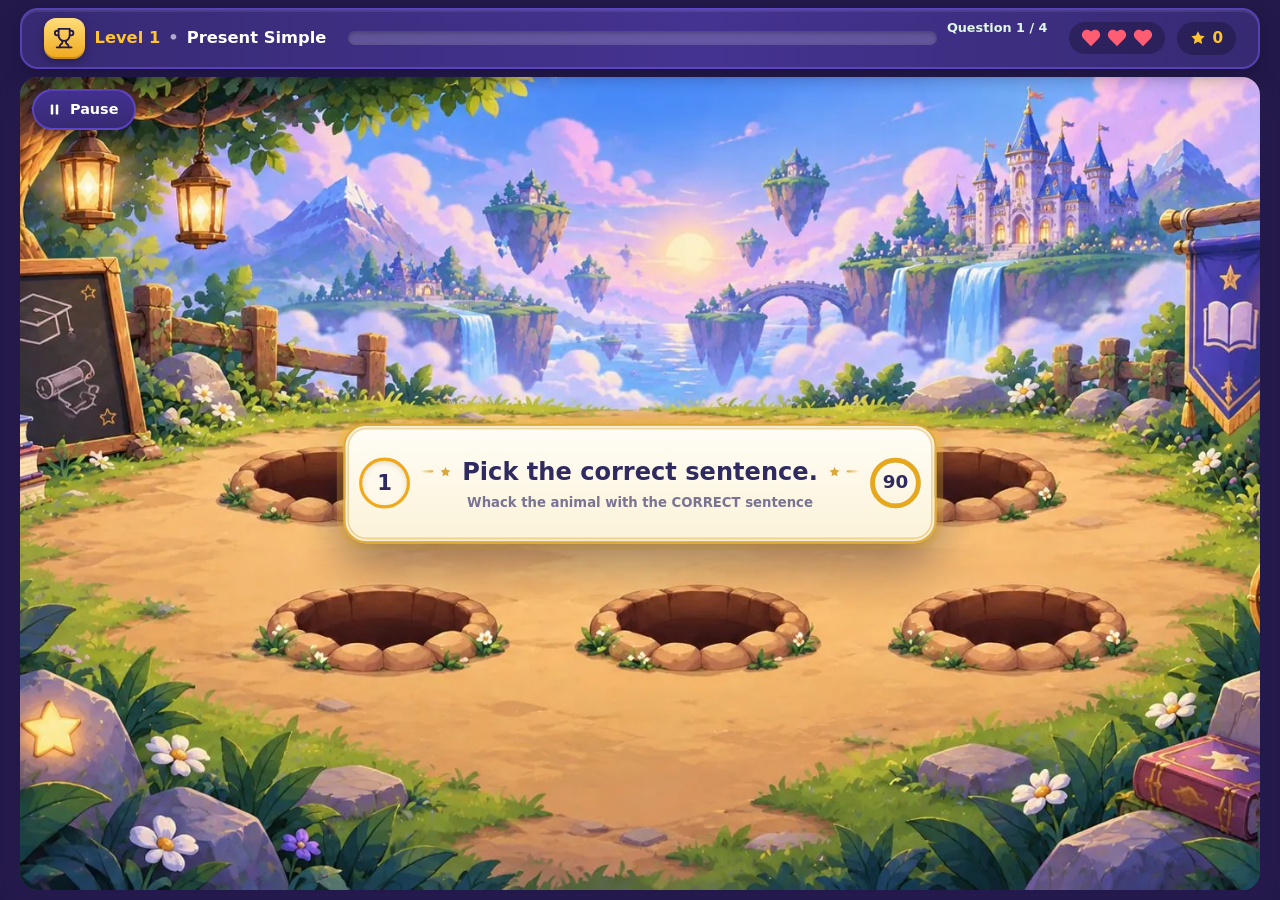
==== commit 805044f3: "Cleanup: remove unused assets, dead code, one-off dev tools - Remove never-rendered prairie-dog-wron" ====
--- a/index.html
+++ b/index.html
@@ -11,23 +11,18 @@
   <!-- Asset versioning: bump ?v= whenever css/js changes so every browser
        (GitHub Pages caches HTML for ~10 min) drops its old copy and pulls
        the fixed build immediately. -->
-  <link rel="stylesheet" href="css/style.css?v=2026-10-11-5">
-  <script src="js/audio.js?v=2026-10-11-5" defer></script>
-  <script src="js/speech.js?v=2026-10-11-5" defer></script>
-  <script src="js/loader.js?v=2026-10-11-5" defer></script>
-  <script src="js/game.js?v=2026-10-11-5" defer></script>
-  <script src="js/ui.js?v=2026-10-11-5" defer></script>
+  <link rel="stylesheet" href="css/style.css?v=2026-10-12-1">
+  <script src="js/audio.js?v=2026-10-12-1" defer></script>
+  <script src="js/speech.js?v=2026-10-12-1" defer></script>
+  <script src="js/loader.js?v=2026-10-12-1" defer></script>
+  <script src="js/game.js?v=2026-10-12-1" defer></script>
+  <script src="js/ui.js?v=2026-10-12-1" defer></script>
 </head>
 <body>
   <!-- ============ SVG ICON SPRITE (Lucide-style, 24px grid) ============
        Stroke icons inherit `currentColor`; filled icons use fill="currentColor".
        Render with: <svg class="icon"><use href="#i-name"/></svg> -->
   <svg xmlns="http://www.w3.org/2000/svg" style="display:none" aria-hidden="true">
-    <symbol id="i-help" viewBox="0 0 24 24" fill="none" stroke="currentColor" stroke-width="2" stroke-linecap="round" stroke-linejoin="round">
-      <circle cx="12" cy="12" r="10"/>
-      <path d="M9.09 9a3 3 0 0 1 5.83 1c0 2-3 3-3 3"/>
-      <path d="M12 17h.01"/>
-    </symbol>
     <symbol id="i-home" viewBox="0 0 24 24" fill="none" stroke="currentColor" stroke-width="2" stroke-linecap="round" stroke-linejoin="round">
       <path d="M15 21v-8a1 1 0 0 0-1-1h-4a1 1 0 0 0-1 1v8"/>
       <path d="M3 10a2 2 0 0 1 .709-1.528l7-5.999a2 2 0 0 1 2.582 0l7 5.999A2 2 0 0 1 21 10v9a2 2 0 0 1-2 2H5a2 2 0 0 1-2-2z"/>
@@ -51,11 +46,6 @@
       <circle cx="12" cy="12" r="10"/>
       <path d="M12 6v6l4 2"/>
     </symbol>
-    <symbol id="i-map" viewBox="0 0 24 24" fill="none" stroke="currentColor" stroke-width="2" stroke-linecap="round" stroke-linejoin="round">
-      <path d="M14.106 5.553a2 2 0 0 0 1.788 0l3.659-1.83A1 1 0 0 1 21 4.619v12.764a1 1 0 0 1-.553.894l-4.553 2.277a2 2 0 0 1-1.788 0l-4.212-2.106a2 2 0 0 0-1.788 0l-3.659 1.83A1 1 0 0 1 3 19.381V6.618a1 1 0 0 1 .553-.894l4.553-2.277a2 2 0 0 1 1.788 0z"/>
-      <path d="M15 5.764v15"/>
-      <path d="M9 3.236v15"/>
-    </symbol>
     <symbol id="i-lock" viewBox="0 0 24 24" fill="none" stroke="currentColor" stroke-width="2" stroke-linecap="round" stroke-linejoin="round">
       <rect width="18" height="11" x="3" y="11" rx="2"/>
       <path d="M7 11V7a5 5 0 0 1 10 0v4"/>
@@ -70,10 +60,6 @@
     <symbol id="i-x" viewBox="0 0 24 24" fill="none" stroke="currentColor" stroke-width="2.5" stroke-linecap="round" stroke-linejoin="round">
       <path d="M18 6 6 18"/>
       <path d="m6 6 12 12"/>
-    </symbol>
-    <symbol id="i-check-circle" viewBox="0 0 24 24" fill="none" stroke="currentColor" stroke-width="2" stroke-linecap="round" stroke-linejoin="round">
-      <circle cx="12" cy="12" r="10"/>
-      <path d="m9 12 2 2 4-4"/>
     </symbol>
     <symbol id="i-x-circle" viewBox="0 0 24 24" fill="none" stroke="currentColor" stroke-width="2" stroke-linecap="round" stroke-linejoin="round">
       <circle cx="12" cy="12" r="10"/>
@@ -112,9 +98,6 @@
     <symbol id="i-pause" viewBox="0 0 24 24" fill="currentColor" stroke="none">
       <rect x="6" y="4" width="4" height="16" rx="1.4"/>
       <rect x="14" y="4" width="4" height="16" rx="1.4"/>
-    </symbol>
-    <symbol id="i-sparkle" viewBox="0 0 24 24" fill="currentColor" stroke="none">
-      <path d="M12 2.5l2.2 5.63a2 2 0 0 0 1.17 1.17L21 11.5l-5.63 2.2a2 2 0 0 0-1.17 1.17L12 20.5l-2.2-5.63a2 2 0 0 0-1.17-1.17L3 11.5l5.63-2.2a2 2 0 0 0 1.17-1.17z"/>
     </symbol>
     <symbol id="i-volume" viewBox="0 0 24 24" fill="none" stroke="currentColor" stroke-width="2" stroke-linecap="round" stroke-linejoin="round">
       <path d="M11 4.702a.705.705 0 0 0-1.203-.498L6.413 7.587A1.4 1.4 0 0 1 5.416 8H3a1 1 0 0 0-1 1v6a1 1 0 0 0 1 1h2.416a1.4 1.4 0 0 1 .997.413l3.383 3.384A.705.705 0 0 0 11 19.298z"/>
